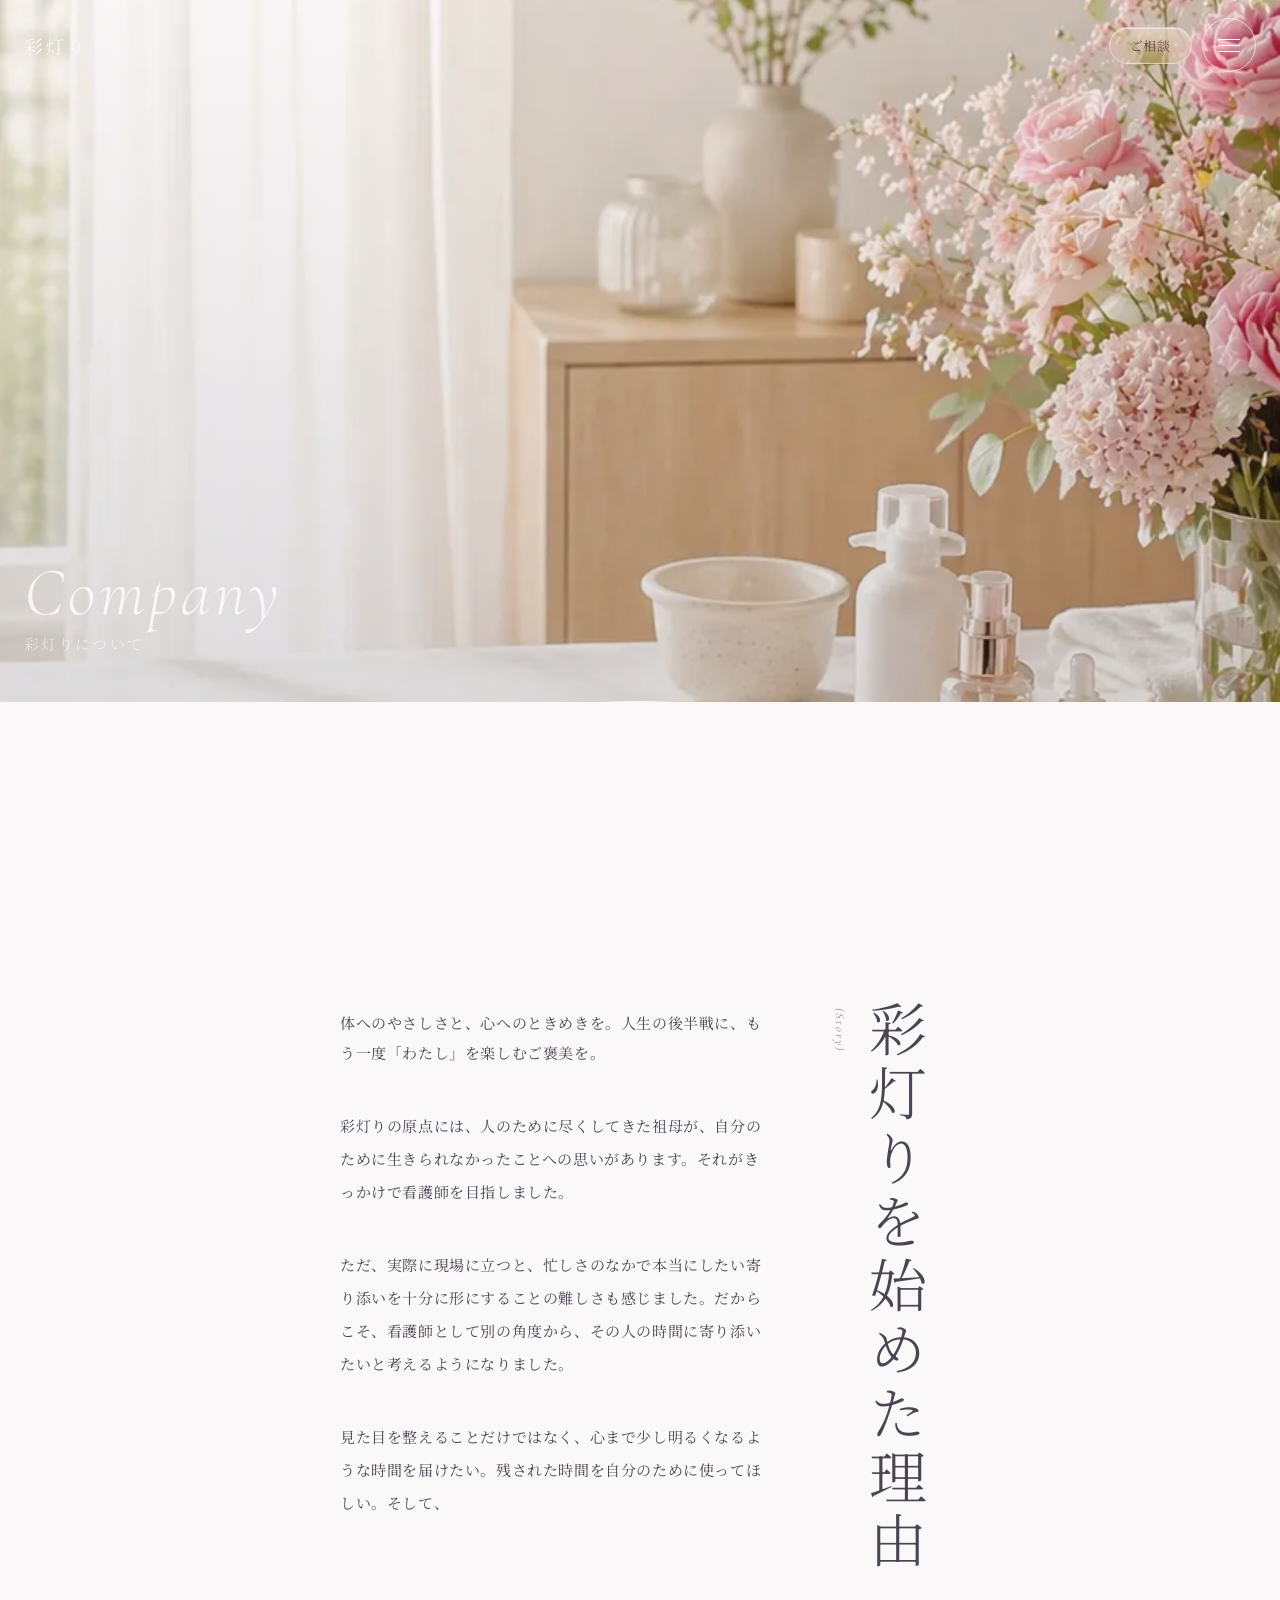
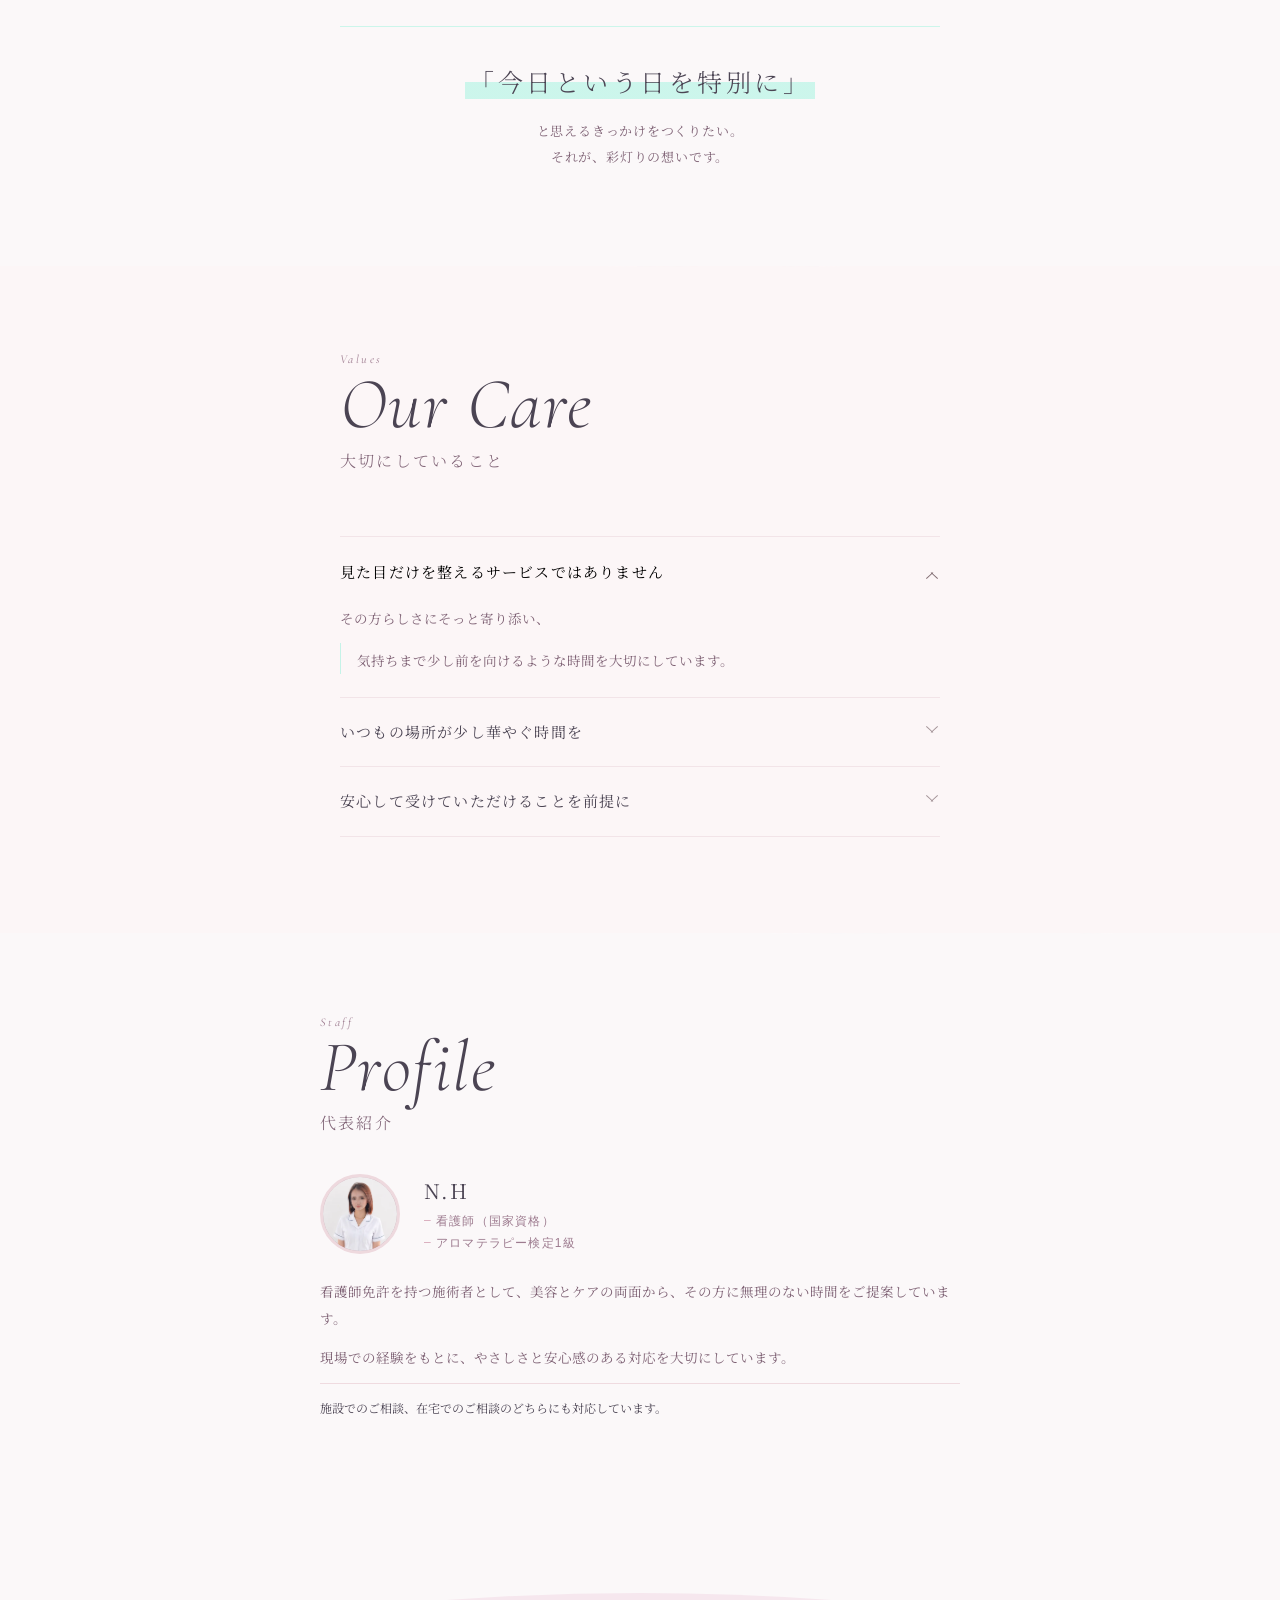
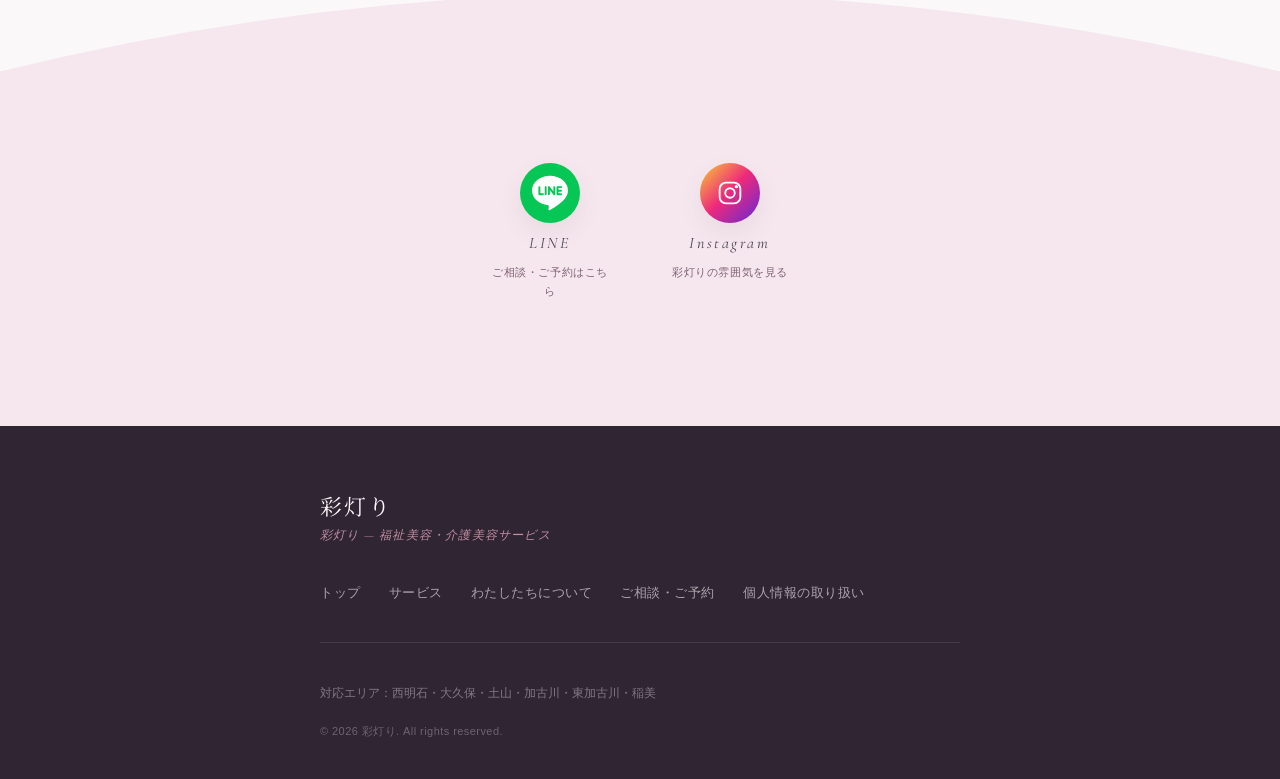
==== company.html @ ef71fb07 "Add files via upload" ====
<!DOCTYPE html>
<html lang="ja">
<head>
<meta charset="utf-8"/>
<meta content="width=device-width, initial-scale=1.0" name="viewport"/>
<title>彩灯りについて | 彩灯り</title>
<meta content="彩灯りの想い、始めた理由、大切にしていること、代表紹介をご案内しています。" name="description"/>
<link href="https://fonts.googleapis.com" rel="preconnect"/>
<link crossorigin="" href="https://fonts.gstatic.com" rel="preconnect"/>
<link href="https://fonts.googleapis.com/css2?family=Cormorant+Garamond:ital,wght@0,300;0,400;1,300;1,400&amp;family=Noto+Serif+JP:wght@300;400&amp;display=swap" rel="stylesheet"/>
<link href="assets/css/base.css" rel="stylesheet"/>
<link href="assets/css/components.css" rel="stylesheet"/>
<link href="assets/css/sections.css" rel="stylesheet"/>
<meta property="og:type" content="website"/>
<meta property="og:title" content="彩灯りについて | 彩灯り"/>
<meta property="og:description" content="彩灯りの想い、始めた理由、大切にしていること、代表紹介をご案内しています。"/>
<script async="" src="https://www.googletagmanager.com/gtag/js?id=G-NT072ZRGZ3"></script>
<script>window.dataLayer=window.dataLayer||[];function gtag(){dataLayer.push(arguments);}gtag('js',new Date());gtag('config','G-NT072ZRGZ3');</script>
</head>
<body>
<!-- ========== Header ========== -->
<header class="site-header" role="banner">
<a aria-label="彩灯り トップへ" class="site-header__logo" href="index.html">彩灯り</a>
<div class="site-header__actions">
<a class="pill-link--header" href="contact.html">ご相談</a>
<button aria-controls="navDrawer" aria-expanded="false" aria-label="メニューを開く" class="menu-circle">
<span aria-hidden="true" class="menu-circle__lines">
<span></span><span></span><span></span>
</span>
</button>
</div>
</header>
<!-- Navigation Drawer -->
<nav aria-label="サイトナビゲーション" class="nav-drawer" id="navDrawer">
<ul class="nav-drawer__list" role="list">
<li class="nav-drawer__item">
<a class="nav-drawer__link" href="index.html">
          トップ <span class="nav-en">Home</span>
</a>
</li>
<li class="nav-drawer__item">
<a class="nav-drawer__link" href="service.html">
          サービス <span class="nav-en">Service</span>
</a>
</li>
<li class="nav-drawer__item">
<a class="nav-drawer__link" href="company.html">
          わたしたちについて <span class="nav-en">Company</span>
</a>
</li>
<li class="nav-drawer__item">
<a class="nav-drawer__link" href="contact.html">
          ご相談・ご予約 <span class="nav-en">Contact</span>
</a>
</li>
</ul>
<div class="nav-drawer__contact">
<p class="nav-drawer__contact-label">Contact</p>
<a class="pill-cta" href="contact.html">ご相談はこちら</a>
</div>
</nav>
<main>
<!-- ========== Company Hero ========== -->
<section aria-label="ページビジュアル" class="company-hero">
<div aria-hidden="true" class="company-hero__bg"></div>
<div aria-hidden="true" class="company-hero__overlay"></div>
<div class="company-hero__page-title">
<h1 class="company-hero__title-en">Company</h1>
<span class="company-hero__title-ja">彩灯りについて</span>
</div>
</section>
<!-- company-hero → concept-section -->
<div aria-hidden="true" class="curve-top">
<svg preserveaspectratio="none" viewbox="0 0 390 72" xmlns="http://www.w3.org/2000/svg">
<path d="M0,72 C78,24 142,0 195,0 C248,0 312,24 390,72 L390,72 L0,72 Z" fill="#FBF8F9"></path>
</svg>
</div>
<!-- ========== Concept Section ========== -->
<section aria-label="彩灯りの想い" class="concept-section">
<div class="concept-section__inner">
<div class="concept-panel">
<div class="concept-text-block">


<p class="concept-body concept-body--lead">体へのやさしさと、心へのときめきを。人生の後半戦に、もう一度「わたし」を楽しむご褒美を。</p><p class="concept-body">彩灯りの原点には、人のために尽くしてきた祖母が、自分のために生きられなかったことへの思いがあります。それがきっかけで看護師を目指しました。</p><p class="concept-body">ただ、実際に現場に立つと、忙しさのなかで本当にしたい寄り添いを十分に形にすることの難しさも感じました。だからこそ、看護師として別の角度から、その人の時間に寄り添いたいと考えるようになりました。</p><p class="concept-body">見た目を整えることだけではなく、心まで少し明るくなるような時間を届けたい。残された時間を自分のために使ってほしい。そして、</p></div>
<div aria-hidden="true" class="concept-vertical-block">
<span class="concept-vertical-sub">(Story)</span>
<h2 class="concept-vertical-heading">彩灯りを始めた理由</h2>
</div>
</div>
<div class="concept-closing">
  <p class="concept-closing__phrase"><span class="concept-closing__marker">「今日という日を特別に」</span></p>
  <p class="concept-closing__tail">と思えるきっかけをつくりたい。<br>それが、彩灯りの想いです。</p>
</div>
</div>
</section>
<!-- ========== Values ========== -->
<div aria-hidden="true" class="curve-top">
<svg preserveaspectratio="none" viewbox="0 0 390 56" xmlns="http://www.w3.org/2000/svg">
<path d="M0,0 C130,-20 260,76 390,0 L390,56 L0,56 Z" fill="#F6E7EE"></path>
</svg>
</div>
<section aria-labelledby="values-heading" class="values-section">
  <div class="values-section__inner">
    <div class="section-heading">
      <span class="section-heading__eyebrow fade-up">Values</span>
      <h2 class="section-heading__title fade-up" data-delay="100" id="values-heading">Our Care</h2>
      <span class="section-heading__title-ja fade-up" data-delay="150">大切にしていること</span>
    </div>

    <ul class="values-list values-accordion" role="list">
      <li class="value-item value-item--accordion fade-up is-open" data-delay="100">
        <button
          type="button"
          class="value-item__trigger"
          aria-expanded="true"
          aria-controls="value-panel-01"
          id="value-trigger-01"
        >
          <span class="value-item__title">見た目だけを整えるサービスではありません</span>
          <span class="value-item__chevron" aria-hidden="true"></span>
        </button>

        <div
          class="value-item__panel-wrap"
          id="value-panel-01"
          role="region"
          aria-labelledby="value-trigger-01"
        >
          <div class="value-item__panel">
            <div class="value-item__text-group">
              <p class="value-item__text">その方らしさにそっと寄り添い、</p>
              <p class="value-item__text value-item__text--last">気持ちまで少し前を向けるような時間を大切にしています。</p>
            </div>
          </div>
        </div>
      </li>

      <li class="value-item value-item--accordion fade-up" data-delay="200">
        <button
          type="button"
          class="value-item__trigger"
          aria-expanded="false"
          aria-controls="value-panel-02"
          id="value-trigger-02"
        >
          <span class="value-item__title">いつもの場所が少し華やぐ時間を</span>
          <span class="value-item__chevron" aria-hidden="true"></span>
        </button>

        <div
          class="value-item__panel-wrap"
          id="value-panel-02"
          role="region"
          aria-labelledby="value-trigger-02"
          hidden
        >
          <div class="value-item__panel">
            <div class="value-item__text-group">
              <p class="value-item__text">施設で過ごす毎日のなかでも、いつもの場所が少し華やぎ、自分のための時間を持てること。</p>
              <p class="value-item__text">ご家族にとっても、「贈ってよかった」と思える時間になること。</p>
              <p class="value-item__text value-item__text--last">そうした小さなよろこびの積み重ねを大切にしています。</p>
            </div>
          </div>
        </div>
      </li>

      <li class="value-item value-item--accordion fade-up" data-delay="300">
        <button
          type="button"
          class="value-item__trigger"
          aria-expanded="false"
          aria-controls="value-panel-03"
          id="value-trigger-03"
        >
          <span class="value-item__title">安心して受けていただけることを前提に</span>
          <span class="value-item__chevron" aria-hidden="true"></span>
        </button>

        <div
          class="value-item__panel-wrap"
          id="value-panel-03"
          role="region"
          aria-labelledby="value-trigger-03"
          hidden
        >
          <div class="value-item__panel">
            <div class="value-item__text-group">
              <p class="value-item__text">使う物品や進め方にも配慮し、安心して受けていただけることを前提にしています。</p>
              <p class="value-item__text">施術前には、事前に肌状態・体調・既往歴を確認のうえ実施します。</p>
              <p class="value-item__text">無理な姿勢や長時間の施術は行わず、その方の状態に合わせて無理のない内容をご案内します。</p>
              <p class="value-item__text value-item__text--last">無添加のハーブや、オーガニックを意識した材料にこだわっていることも、彩灯りが大切にしていることのひとつです。</p>
            </div>
          </div>
        </div>
      </li>
    </ul>
  </div>
</section>
<!-- ========== Profile ========== -->
<div aria-hidden="true" class="curve-bottom">
<svg preserveaspectratio="none" viewbox="0 0 390 56" xmlns="http://www.w3.org/2000/svg">
<path d="M0,56 C100,56 300,0 390,56 L390,0 L0,0 Z" fill="#F6E7EE"></path>
</svg>
</div>
<section aria-labelledby="profile-heading" class="profile-section">
<div class="profile-section__inner">
<div class="section-heading">
<span class="section-heading__eyebrow fade-up">Staff</span>
<h2 class="section-heading__title fade-up" data-delay="100" id="profile-heading">Profile</h2>
<span class="section-heading__title-ja fade-up" data-delay="150">代表紹介</span>
</div>
<div class="profile-card fade-up" data-delay="200">
<div class="profile-card__header">
<div class="profile-card__photo">
<img alt="代表スタッフ 中間穂歌" loading="lazy" src="assets/images/staff-profile.jpg" style="width:100%; height:100%; object-fit:cover; object-position: center top;"/>
</div>
<div class="profile-card__identity">
<h3 class="profile-card__name">N.H</h3>
<ul class="profile-card__qualifications">
<li>看護師（国家資格）</li>
<li>アロマテラピー検定1級</li>
</ul>
</div>
</div>
<div class="profile-card__prose">
<p class="profile-card__bio">看護師免許を持つ施術者として、美容とケアの両面から、その方に無理のない時間をご提案しています。</p>
<p class="profile-card__bio">現場での経験をもとに、やさしさと安心感のある対応を大切にしています。</p>
<p class="profile-card__note">施設でのご相談、在宅でのご相談のどちらにも対応しています。</p>
</div>
</div>
</div>
</section>
<div aria-hidden="true" class="shape-divider shape-divider--arch-soft shape-divider--source-off-white">
<svg preserveaspectratio="none" viewbox="0 0 390 48">
<path d="M0,48 Q195,0 390,48 Z" fill="#F6E7EE"></path>
</svg>
</div>
<!-- ========== Service Social Icons ========== -->
<section aria-label="SNS・お問い合わせ" class="service-social-icons">
  <div class="service-social-icons__inner">
    <ul class="service-social-icons__list" role="list">
      <li class="service-social-icons__item fade-up">
        <a aria-label="LINEで相談・ご予約" class="service-social-icons__link" href="https://chat.line.biz/Uea7caabaea876e6f69f7fde9b84fb55f/chat/2U6c88d57a7ef0c87a5e56146b86e56102?messageId=610021434470957183" rel="noopener noreferrer" target="_blank" data-ga4-event="line_click" data-ga4-cta-location="social" data-ga4-cta-text="LINE" data-ga4-page-type="company" data-ga4-destination-type="line">
          <span aria-hidden="true" class="service-social-icons__icon service-social-icons__icon--line">
            <svg viewBox="0 0 24 24" xmlns="http://www.w3.org/2000/svg" aria-hidden="true">
              <path fill="currentColor" d="M19.365 9.863c.349 0 .63.285.63.631 0 .345-.281.63-.63.63H17.61v1.125h1.755c.349 0 .63.283.63.63 0 .344-.281.629-.63.629h-2.386c-.345 0-.627-.285-.627-.629V8.108c0-.345.282-.63.63-.63h2.386c.346 0 .627.285.627.63 0 .349-.281.63-.63.63H17.61v1.125h1.755zm-3.855 3.016c0 .27-.174.51-.432.596-.064.021-.133.031-.199.031-.211 0-.391-.09-.51-.25l-2.443-3.317v2.94c0 .344-.279.629-.631.629-.346 0-.626-.285-.626-.629V8.108c0-.27.173-.51.43-.595.06-.023.136-.033.194-.033.195 0 .375.104.495.254l2.462 3.33V8.108c0-.345.282-.63.63-.63.345 0 .63.285.63.63v4.771zm-5.741 0c0 .344-.282.629-.631.629-.345 0-.627-.285-.627-.629V8.108c0-.345.282-.63.63-.63.346 0 .628.285.628.63v4.771zm-2.466.629H4.917c-.345 0-.63-.285-.63-.629V8.108c0-.345.285-.63.63-.63.348 0 .63.285.63.63v4.141h1.756c.348 0 .629.283.629.63 0 .344-.282.629-.629.629M24 10.314C24 4.943 18.615.572 12 .572S0 4.943 0 10.314c0 4.811 4.27 8.842 10.035 9.608.391.082.923.258 1.058.59.12.301.079.766.038 1.08l-.164 1.02c-.045.301-.24 1.186 1.049.645 1.291-.539 6.916-4.078 9.436-6.975C23.176 14.393 24 12.458 24 10.314"/>
            </svg>
          </span>
          <span class="service-social-icons__label">LINE</span>
          <span class="service-social-icons__sub">ご相談・ご予約はこちら</span>
        </a>
      </li>

      <li class="service-social-icons__item fade-up" data-delay="150">
        <a aria-label="Instagramで雰囲気を見る" class="service-social-icons__link" href="https://www.instagram.com/hanaakari.1111?igsh=MWtibWt0c3Vua2Qzdg==" rel="noopener noreferrer" target="_blank" data-ga4-event="instagram_click" data-ga4-cta-location="social" data-ga4-cta-text="Instagram" data-ga4-page-type="company" data-ga4-destination-type="instagram">
          <span aria-hidden="true" class="service-social-icons__icon service-social-icons__icon--ig">
            <svg viewBox="0 0 34 34" xmlns="http://www.w3.org/2000/svg" role="img" aria-hidden="true">
              <rect x="5.25" y="5.25" width="23.5" height="23.5" rx="7.2" stroke="currentColor" stroke-width="2.1" fill="none"/>
              <circle cx="17" cy="17" r="5.4" stroke="currentColor" stroke-width="2.1" fill="none"/>
              <circle cx="24.2" cy="9.8" r="1.9" fill="currentColor"/>
            </svg>
          </span>
          <span class="service-social-icons__label">Instagram</span>
          <span class="service-social-icons__sub">彩灯りの雰囲気を見る</span>
        </a>
      </li>
    </ul>
  </div>

</section>
</main>
<!-- ========== Footer ========== -->
<footer class="site-footer" role="contentinfo">
<div class="site-footer__inner">
<p class="site-footer__logo">彩灯り</p>
<p class="site-footer__tagline">彩灯り — 福祉美容・介護美容サービス</p>
<nav aria-label="フッターナビゲーション" class="site-footer__nav">
<a href="index.html">トップ</a>
<a href="service.html">サービス</a>
<a href="company.html">わたしたちについて</a>
<a href="contact.html">ご相談・ご予約</a>
<a href="privacy.html">個人情報の取り扱い</a>
</nav>
<p class="site-footer__area">対応エリア：西明石・大久保・土山・加古川・東加古川・稲美</p>
<p class="site-footer__copy">© 2026 彩灯り. All rights reserved.</p>
</div>
</footer>
<script src="assets/js/main.js"></script>
<script src="assets/js/custom-analytics.js"></script>
</body>
</html>
---- assets/css/base.css ----
/* ==========================================
   彩灯り (Irodori Care) - SP First Stylesheet
   ========================================== */

/* ==========================================
   1. Base & Variables
   ========================================== */
:root {
  /* Colors */
  --c-light-pink: #F6E7EE;
  --c-off-white: #FBF8F9;
  --c-pink-beige: #EED9DE;
  --c-lavender: #E9E1F0;
  --c-dusky-rose: #C48FA2;
  --c-mauve: #9D7B8F;
  --c-text-dark: #4B4453;
  --c-text-mid: #7E6174;
  --c-text-light: #FFF8FB;
  --c-cta: #D7A7B8;
  --c-cta-hover: #C49AAB;
  --c-deep: #2F2533;

  /* Spacing (8px grid) */
  --sp-xs: 8px;
  --sp-sm: 16px;
  --sp-md: 24px;
  --sp-lg: 40px;
  --sp-xl: 64px;
  --sp-2xl: 96px;

  /* Layout */
  --content-px: 24px;
  --max-content: 640px;

  /* Fonts */
  --font-mincho: "Noto Serif JP", "Hiragino Mincho ProN", "Yu Mincho", "YuMincho", serif;
  --font-sans: "Hiragino Kaku Gothic ProN", "Yu Gothic", "Noto Sans JP", sans-serif;
  --font-display: "Cormorant Garamond", "Playfair Display", Georgia, serif;

  /* Easing */
  --ease-out: cubic-bezier(0.25, 0.46, 0.45, 0.94);
  --dur-fade: 700ms;
}

/* Reset */
*, *::before, *::after {
  box-sizing: border-box;
  margin: 0;
  padding: 0;
}

html {
  font-size: 16px;
  scroll-behavior: smooth;
  -webkit-text-size-adjust: 100%;
  text-size-adjust: 100%;
}

body {
  font-family: var(--font-mincho);
  color: var(--c-text-dark);
  background: var(--c-off-white);
  overflow-x: hidden;
  -webkit-font-smoothing: antialiased;
  -moz-osx-font-smoothing: grayscale;
}

img {
  display: block;
  max-width: 100%;
  height: auto;
}

a {
  color: inherit;
  text-decoration: none;
}

button {
  border: none;
  background: none;
  cursor: pointer;
  font: inherit;
}

/* ==========================================
   2. Utility
   ========================================== */
.container {
  width: 100%;
  max-width: var(--max-content);
  margin-inline: auto;
  padding-inline: var(--content-px);
}

.visually-hidden {
  position: absolute;
  width: 1px;
  height: 1px;
  padding: 0;
  margin: -1px;
  overflow: hidden;
  clip: rect(0 0 0 0);
  white-space: nowrap;
  border: 0;
}
---- assets/css/components.css ----
/* ==========================================
   3. Header
   ========================================== */
.site-header {
  position: fixed;
  top: 0;
  left: 0;
  right: 0;
  z-index: 100;
  padding: 18px var(--content-px);
  display: flex;
  align-items: center;
  justify-content: space-between;
  transition: background 0.45s var(--ease-out), box-shadow 0.45s var(--ease-out);
}

.site-header.is-scrolled {
  background: rgba(251, 248, 249, 0.94);
  backdrop-filter: blur(10px);
  -webkit-backdrop-filter: blur(10px);
  box-shadow: 0 1px 24px rgba(196, 143, 162, 0.14);
}

.site-header__logo {
  font-family: var(--font-mincho);
  font-size: 19px;
  font-weight: 400;
  letter-spacing: 0.1em;
  color: var(--c-off-white);
  transition: color 0.45s var(--ease-out);
}

.site-header.is-scrolled .site-header__logo {
  color: var(--c-text-dark);
}

.site-header__actions {
  display: flex;
  align-items: center;
  gap: 10px;
}

/* Pill link in header */
.pill-link--header {
  display: inline-flex;
  align-items: center;
  justify-content: center;
  padding: 8px 20px;
  border-radius: 999px;
  border: 1px solid rgba(255, 255, 255, 0.34);
  background:
    linear-gradient(
      180deg,
      rgba(255, 255, 255, 0.34) 0%,
      rgba(255, 255, 255, 0.16) 52%,
      rgba(255, 255, 255, 0.10) 100%
    );
  backdrop-filter: blur(18px) saturate(165%);
  -webkit-backdrop-filter: blur(18px) saturate(165%);
  font-family: var(--font-mincho);
  font-size: 13px;
  letter-spacing: 0.06em;
  color: rgba(88, 67, 74, 0.92);
  box-shadow:
    0 10px 24px rgba(94, 71, 79, 0.08),
    inset 0 1px 0 rgba(255, 255, 255, 0.48),
    inset 0 -1px 0 rgba(255, 255, 255, 0.10);
  transition: background 0.3s, color 0.3s, box-shadow 0.3s, border-color 0.3s;
}

.site-header.is-scrolled .pill-link--header {
  border-color: rgba(196, 143, 162, 0.26);
  background:
    linear-gradient(
      180deg,
      rgba(255, 255, 255, 0.40) 0%,
      rgba(255, 255, 255, 0.18) 52%,
      rgba(255, 255, 255, 0.10) 100%
    );
  color: rgba(88, 67, 74, 0.94);
  backdrop-filter: blur(18px) saturate(165%);
  -webkit-backdrop-filter: blur(18px) saturate(165%);
}

/* Menu circle button */
.menu-circle {
  width: 54px;
  height: 54px;
  border-radius: 50%;
  border: 1px solid rgba(255, 248, 251, 0.65);
  background: transparent;
  color: var(--c-off-white);
  display: flex;
  align-items: center;
  justify-content: center;
  transition: border-color 0.3s, color 0.3s, background 0.3s;
  position: relative;
  z-index: 110;
}

.site-header.is-scrolled .menu-circle {
  border-color: var(--c-dusky-rose);
  color: var(--c-mauve);
}

.menu-circle__lines {
  display: flex;
  flex-direction: column;
  gap: 5px;
  width: 22px;
}

.menu-circle__lines span {
  display: block;
  height: 1px;
  background: currentColor;
  transition: transform 0.35s var(--ease-out), opacity 0.35s;
}

.menu-circle.is-active .menu-circle__lines span:nth-child(1) {
  transform: translateY(6px) rotate(45deg);
}
.menu-circle.is-active .menu-circle__lines span:nth-child(2) {
  opacity: 0;
}
.menu-circle.is-active .menu-circle__lines span:nth-child(3) {
  transform: translateY(-6px) rotate(-45deg);
}

/* Navigation drawer */
.nav-drawer {
  position: fixed;
  inset: 0;
  z-index: 90;
  background: var(--c-off-white);
  display: flex;
  flex-direction: column;
  justify-content: center;
  padding: 80px var(--content-px) var(--content-px);
  opacity: 0;
  pointer-events: none;
  transition: opacity 0.4s var(--ease-out);
}

.nav-drawer.is-open {
  opacity: 1;
  pointer-events: all;
}

.nav-drawer__list {
  list-style: none;
  display: flex;
  flex-direction: column;
  gap: 36px;
}

.nav-drawer__link {
  display: flex;
  align-items: baseline;
  gap: 16px;
  font-family: var(--font-mincho);
  font-size: 26px;
  font-weight: 300;
  color: var(--c-text-dark);
  letter-spacing: 0.08em;
  border-bottom: 1px solid var(--c-light-pink);
  padding-bottom: 14px;
  transition: color 0.25s;
}

.nav-drawer__link:hover {
  color: var(--c-mauve);
}

.nav-drawer__link .nav-en {
  font-family: var(--font-display);
  font-size: 14px;
  color: var(--c-text-mid);
  font-style: italic;
  letter-spacing: 0.12em;
}

.nav-drawer__contact {
  margin-top: 48px;
}

.nav-drawer__contact-label {
  font-family: var(--font-sans);
  font-size: 11px;
  letter-spacing: 0.14em;
  color: var(--c-text-mid);
  margin-bottom: 12px;
  text-transform: uppercase;
}

/* ==========================================
   4. Footer
   ========================================== */
.site-footer {
  background: var(--c-deep);
  color: var(--c-text-light);
  padding: var(--sp-xl) var(--content-px) 40px;
}

.site-footer__inner {
  max-width: var(--max-content);
  margin-inline: auto;
}

.site-footer__logo {
  font-family: var(--font-mincho);
  font-size: 22px;
  letter-spacing: 0.1em;
  margin-bottom: 6px;
}

.site-footer__tagline {
  font-family: var(--font-display);
  font-size: 12px;
  font-style: italic;
  color: var(--c-dusky-rose);
  letter-spacing: 0.1em;
  margin-bottom: var(--sp-lg);
}

.site-footer__nav {
  display: flex;
  flex-wrap: wrap;
  gap: 12px 28px;
  margin-bottom: var(--sp-lg);
  padding-bottom: var(--sp-lg);
  border-bottom: 1px solid rgba(255, 248, 251, 0.1);
}

.site-footer__nav a {
  font-family: var(--font-sans);
  font-size: 13px;
  color: rgba(255, 248, 251, 0.6);
  letter-spacing: 0.04em;
  transition: color 0.2s;
}

.site-footer__nav a:hover {
  color: var(--c-cta);
}

.site-footer__area {
  font-family: var(--font-sans);
  font-size: 12px;
  color: rgba(255, 248, 251, 0.4);
  line-height: 1.8;
  margin-bottom: 20px;
}

.site-footer__copy {
  font-family: var(--font-sans);
  font-size: 11px;
  color: rgba(255, 248, 251, 0.3);
  letter-spacing: 0.04em;
}

/* ==========================================
   5. CTA Buttons
   ========================================== */
.pill-cta {
  display: inline-flex;
  align-items: center;
  justify-content: center;
  gap: 8px;
  padding: 16px 44px;
  border-radius: 999px;
  background: var(--c-cta);
  color: var(--c-off-white);
  font-family: var(--font-mincho);
  font-size: 15px;
  letter-spacing: 0.08em;
  box-shadow: 0 8px 28px rgba(215, 167, 184, 0.32);
  transition: transform 0.28s var(--ease-out), box-shadow 0.28s, background 0.28s;
}

.pill-cta:hover {
  transform: translateY(-3px);
  box-shadow: 0 14px 36px rgba(215, 167, 184, 0.44);
  background: var(--c-cta-hover);
}

.pill-cta--hero {
  background: rgba(255, 248, 251, 0.78);
  color: var(--c-text-dark);
  backdrop-filter: blur(14px);
  -webkit-backdrop-filter: blur(14px);
  box-shadow: 0 8px 24px rgba(0, 0, 0, 0.12);
}

.pill-cta--hero:hover {
  background: rgba(255, 248, 251, 0.94);
  transform: translateY(-3px);
}

.pill-cta--line {
  background: #06C755;
  box-shadow: 0 8px 24px rgba(6, 199, 85, 0.28);
}

.pill-cta--line:hover {
  background: #04b34c;
  box-shadow: 0 12px 32px rgba(6, 199, 85, 0.4);
}

.pill-cta--phone {
  background: var(--c-off-white);
  color: var(--c-text-dark);
  box-shadow: 0 8px 24px rgba(0, 0, 0, 0.1);
}

.pill-cta--phone:hover {
  background: #fff;
  transform: translateY(-3px);
}

.circle-cta {
  width: 72px;
  height: 72px;
  border-radius: 50%;
  border: 1.5px solid var(--c-dusky-rose);
  background: transparent;
  color: var(--c-dusky-rose);
  font-size: 22px;
  display: inline-flex;
  align-items: center;
  justify-content: center;
  transition: all 0.28s var(--ease-out);
  flex-shrink: 0;
}

.circle-cta:hover {
  background: var(--c-dusky-rose);
  color: var(--c-off-white);
  transform: translateY(-2px);
}

/* ==========================================
   6. Curve Dividers
   ========================================== */
.curve-top,
.curve-bottom {
  display: block;
  width: 100%;
  overflow: hidden;
  line-height: 0;
  position: relative;
  z-index: 2;
  isolation: isolate;
}

.curve-top {
  margin-bottom: -1px;
}

.curve-bottom {
  margin-top: -1px;
}

.curve-top svg,
.curve-bottom svg {
  display: block;
  width: calc(100% + 2px);
  margin-left: -1px;
  backface-visibility: hidden;
  transform: translateZ(0);
}

/* ==========================================
   7. Section Heading
   ========================================== */
.section-heading {
  margin-bottom: var(--sp-lg);
}

.section-heading__eyebrow {
  font-family: var(--font-display);
  font-size: 12px;
  letter-spacing: 0.2em;
  color: var(--c-mauve);
  margin-bottom: 4px;
  font-style: italic;
  display: block;
}

.section-heading__title {
  font-family: var(--font-display);
  font-size: clamp(48px, 13vw, 72px);
  font-weight: 300;
  line-height: 0.95;
  letter-spacing: 0.02em;
  color: var(--c-text-dark);
  font-style: italic;
}

.section-heading__title-ja {
  display: block;
  font-family: var(--font-mincho);
  font-size: 16px;
  font-weight: 300;
  letter-spacing: 0.14em;
  color: var(--c-text-mid);
  margin-top: 10px;
  font-style: normal;
}

.section-heading__lead {
  font-family: var(--font-mincho);
  font-size: 13.5px;
  line-height: 2.0;
  color: var(--c-text-mid);
  margin-top: 16px;
  max-width: 74vw;
}

/* ==========================================
   8. Fade-up Animation
   ========================================== */
.fade-up {
  opacity: 0;
  transform: translateY(18px);
  transition: opacity var(--dur-fade) var(--ease-out),
              transform var(--dur-fade) var(--ease-out);
}

.fade-up.is-visible {
  opacity: 1;
  transform: translateY(0);
}

.fade-up[data-delay="100"] { transition-delay: 0.1s; }
.fade-up[data-delay="200"] { transition-delay: 0.2s; }
.fade-up[data-delay="300"] { transition-delay: 0.3s; }
.fade-up[data-delay="400"] { transition-delay: 0.4s; }
.fade-up[data-delay="500"] { transition-delay: 0.5s; }

@media (prefers-reduced-motion: reduce) {
  .fade-up {
    opacity: 1;
    transform: none;
    transition: none;
  }
}

/* ==========================================
   9. Float Animation (CSS only, lightweight)
   ========================================== */
@keyframes gentleFloat {
  0%, 100% { transform: translateY(0px); }
  50%       { transform: translateY(-10px); }
}

@keyframes gentleFloatSlow {
  0%, 100% { transform: translateY(0px) rotate(-2deg); }
  50%       { transform: translateY(-8px) rotate(2deg); }
}

@keyframes scrollLine {
  0%   { transform: scaleY(0); transform-origin: top; }
  50%  { transform: scaleY(1); transform-origin: top; }
  51%  { transform: scaleY(1); transform-origin: bottom; }
  100% { transform: scaleY(0); transform-origin: bottom; }
}

@media (prefers-reduced-motion: reduce) {
  [class*="float"],
  .hero__deco {
    animation: none !important;
  }
}


/* ==========================================
   18. Loading Screen
   ========================================== */
.site-loading {
  position: fixed;
  inset: 0;
  z-index: 9999;
  background: var(--c-off-white);
  display: flex;
  align-items: center;
  justify-content: center;
  flex-direction: column;
  transition: opacity 0.7s var(--ease-out), visibility 0.7s;
}

.site-loading.is-hidden {
  opacity: 0;
  visibility: hidden;
  pointer-events: none;
}

/* Decorative concentric circles */
.site-loading__circles {
  position: absolute;
  inset: 0;
  display: flex;
  align-items: center;
  justify-content: center;
  pointer-events: none;
  overflow: hidden;
}

.site-loading__circle {
  position: absolute;
  border-radius: 50%;
  border: 1px solid var(--c-pink-beige);
}

.site-loading__circle:nth-child(1) {
  width: 200px;
  height: 200px;
  animation: loadingPulse 3s ease-in-out infinite;
}

.site-loading__circle:nth-child(2) {
  width: 300px;
  height: 300px;
  border-color: var(--c-light-pink);
  animation: loadingPulse 3s ease-in-out 0.4s infinite;
}

.site-loading__circle:nth-child(3) {
  width: 420px;
  height: 420px;
  border-color: rgba(246, 231, 238, 0.5);
  animation: loadingPulse 3s ease-in-out 0.8s infinite;
}

@keyframes loadingPulse {
  0%, 100% { opacity: 0.4; transform: scale(1); }
  50%       { opacity: 1;   transform: scale(1.03); }
}

/* Center content */
.site-loading__inner {
  position: relative;
  z-index: 1;
  text-align: center;
  display: flex;
  flex-direction: column;
  align-items: center;
  gap: 0;
}

.site-loading__logo {
  font-family: var(--font-mincho);
  font-size: 36px;
  font-weight: 300;
  letter-spacing: 0.2em;
  color: var(--c-text-dark);
  opacity: 0;
  transform: translateY(12px);
  animation: loadingFadeUp 0.7s var(--ease-out) 0.15s forwards;
  margin-bottom: 6px;
}

.site-loading__sub {
  font-family: var(--font-display);
  font-size: 13px;
  font-style: italic;
  letter-spacing: 0.22em;
  color: var(--c-mauve);
  opacity: 0;
  transform: translateY(10px);
  animation: loadingFadeUp 0.7s var(--ease-out) 0.35s forwards;
  margin-bottom: 36px;
}

/* Progress bar */
.site-loading__bar {
  width: 100px;
  height: 1px;
  background: var(--c-pink-beige);
  overflow: hidden;
  opacity: 0;
  animation: loadingFadeUp 0.5s var(--ease-out) 0.5s forwards;
}

.site-loading__bar-fill {
  height: 100%;
  width: 0;
  background: var(--c-dusky-rose);
  animation: loadingBarFill 1.4s var(--ease-out) 0.5s forwards;
}

@keyframes loadingFadeUp {
  to { opacity: 1; transform: translateY(0); }
}

@keyframes loadingBarFill {
  from { width: 0; }
  to   { width: 100%; }
}

@media (prefers-reduced-motion: reduce) {
  .site-loading__circle,
  .site-loading__logo,
  .site-loading__sub,
  .site-loading__bar,
  .site-loading__bar-fill {
    animation: none;
    opacity: 1;
    transform: none;
  }
  .site-loading__bar-fill {
    width: 100%;
  }
}

/* ==========================================
   21. Vertical Section Label
   ========================================== */
.vert-section-label {
  position: absolute;
  right: 2px;
  top: 50%;
  transform: translateY(-50%);
  writing-mode: vertical-rl;
  font-family: var(--font-display);
  font-size: 10px;
  letter-spacing: 0.26em;
  color: rgba(196, 143, 162, 0.28);
  font-style: italic;
  white-space: nowrap;
  pointer-events: none;
  user-select: none;
}


/* ==========================================
   37. Section Shape Dividers
   ========================================== */
.shape-divider {
  display: block;
  width: 100%;
  overflow: hidden;
  line-height: 0;
  position: relative;
  z-index: 2;
  isolation: isolate;
  margin-top: -1px;
  margin-bottom: -1px;
}

.shape-divider svg {
  display: block;
  width: calc(100% + 2px);
  margin-left: -1px;
  backface-visibility: hidden;
  transform: translateZ(0);
}

.shape-divider--arch-wide svg    { height: 80px; }
.shape-divider--arch-soft svg    { height: 56px; }
.shape-divider--scoop-right svg  { height: 56px; }
.shape-divider--scoop-left svg   { height: 56px; }
.shape-divider--diagonal svg     { height: 56px; }
.shape-divider--diagonal-rev svg { height: 56px; }
---- assets/css/sections.css ----
/* ==========================================
   10. Hero (index.html)
   ========================================== */
.hero {
  position: relative;
  height: 100svh;
  min-height: 620px;
  overflow: hidden;
}

/* Gradient placeholder (mimics warm care photography) */
.hero__bg {
  position: absolute;
  inset: 0;
  background-image: url('../images/hero-bg.jpg');
  background-size: cover;
  background-position: 62% center;
  will-change: transform;
  transform-origin: center;
}

.hero__bg::after {
  content: '';
  position: absolute;
  inset: 0;
  background: linear-gradient(
    to bottom,
    rgba(47, 37, 51, 0.04) 0%,
    rgba(47, 37, 51, 0.06) 50%,
    rgba(47, 37, 51, 0.22) 100%
  );
}

/* Decorative floating elements */
.hero__deco {
  position: absolute;
  z-index: 3;
  pointer-events: none;
}

.hero__deco--circle1 {
  right: 14vw;
  top: 12%;
  width: 52px;
  height: 52px;
  border-radius: 50%;
  border: 1px solid rgba(255, 248, 251, 0.3);
  animation: gentleFloat 5s ease-in-out infinite;
}

.hero__deco--circle2 {
  right: 8vw;
  top: 22%;
  width: 28px;
  height: 28px;
  border-radius: 50%;
  background: rgba(255, 248, 251, 0.12);
  animation: gentleFloat 4s ease-in-out 1.2s infinite;
}

.hero__deco--label {
  left: var(--content-px);
  top: 22%;
  animation: gentleFloatSlow 6s ease-in-out 0.5s infinite;
}

.hero__deco--label-inner {
  display: inline-flex;
  align-items: center;
  gap: 8px;
  padding: 7px 14px;
  border-radius: 999px;
  background: rgba(255, 248, 251, 0.16);
  backdrop-filter: blur(10px);
  -webkit-backdrop-filter: blur(10px);
  border: 1px solid rgba(255, 248, 251, 0.25);
  font-family: var(--font-sans);
  font-size: 11px;
  letter-spacing: 0.1em;
  color: rgba(255, 248, 251, 0.9);
}

.hero__deco--label-dot {
  width: 6px;
  height: 6px;
  border-radius: 50%;
  background: rgba(255, 248, 251, 0.8);
  flex-shrink: 0;
}

/* Vertical copy (right side) */
.hero__vertical-copy {
  position: absolute;
  right: 28px;
  top: 50%;
  transform: translateY(-50%);
  writing-mode: vertical-rl;
  text-orientation: upright;
  z-index: 6;
  display: flex;
  gap: 20px;
}

.hero__vertical-line {
  font-family: var(--font-mincho);
  font-size: 13px;
  font-weight: 300;
  letter-spacing: 0.18em;
  color: rgba(255, 248, 251, 0.84);
  line-height: 1.7;
}

/* Hero content (bottom-left) */
.hero__content {
  position: absolute;
  left: var(--content-px);
  bottom: 108px;
  width: 88vw;
  max-width: 540px;
  z-index: 5;
}

.hero__eyebrow {
  font-family: var(--font-sans);
  font-size: 10.5px;
  letter-spacing: 0.1em;
  color: rgba(255, 248, 251, 0.72);
  margin-bottom: 12px;
  line-height: 1.7;
}

.hero__title {
  font-family: var(--font-display);
  font-size: clamp(68px, 17vw, 108px);
  font-weight: 300;
  line-height: 0.9;
  letter-spacing: 0.06em;
  color: var(--c-off-white);
  font-style: italic;
  margin-bottom: 4px;
}

.hero__title-ja {
  display: block;
  font-family: var(--font-mincho);
  font-size: 17px;
  font-weight: 300;
  letter-spacing: 0.16em;
  line-height: 1;
  font-style: normal;
  color: rgba(255, 248, 251, 0.88);
  margin-bottom: 18px;
  margin-top: 8px;
}

.hero__lead {
  font-family: var(--font-mincho);
  font-size: 13px;
  line-height: 2.0;
  color: rgba(255, 248, 251, 0.78);
  margin-bottom: 30px;
  max-width: 68vw;
}

/* Scroll indicator */
.hero__scroll {
  position: absolute;
  bottom: 30px;
  left: 50%;
  transform: translateX(-50%);
  z-index: 5;
  display: flex;
  flex-direction: column;
  align-items: center;
  gap: 8px;
}

.hero__scroll-label {
  font-family: var(--font-display);
  font-size: 10px;
  letter-spacing: 0.22em;
  color: rgba(255, 248, 251, 0.55);
  font-style: italic;
}

.hero__scroll-line {
  width: 1px;
  height: 44px;
  background: linear-gradient(to bottom, rgba(116, 241, 210, 0.55), transparent);
  animation: scrollLine 1.8s ease-in-out infinite;
}
















/* ==========================================
   19. Page Social Links (shared footer CTA)
   ========================================== */
.page-social {
  background: var(--c-deep);
  padding: var(--sp-xl) var(--content-px) var(--sp-2xl);
  text-align: center;
}

.page-social__inner {
  max-width: var(--max-content);
  margin-inline: auto;
}

.page-social__eyebrow {
  font-family: var(--font-display);
  font-size: 11px;
  letter-spacing: 0.22em;
  color: var(--c-dusky-rose);
  font-style: italic;
  display: block;
  margin-bottom: 10px;
}

.page-social__title {
  font-family: var(--font-mincho);
  font-size: clamp(18px, 5vw, 22px);
  font-weight: 300;
  letter-spacing: 0.12em;
  color: var(--c-text-light);
  margin-bottom: var(--sp-lg);
  line-height: 1.7;
}

.page-social__buttons {
  display: flex;
  flex-direction: column;
  align-items: center;
  gap: 14px;
  margin-bottom: var(--sp-lg);
}

.page-social__btn {
  display: inline-flex;
  align-items: center;
  justify-content: center;
  gap: 10px;
  padding: 14px 36px;
  border-radius: 999px;
  font-family: var(--font-mincho);
  font-size: 14px;
  letter-spacing: 0.08em;
  transition: transform 0.28s var(--ease-out), box-shadow 0.28s, background 0.28s;
}

.page-social__btn:hover { transform: translateY(-2px); }

.page-social__btn--line {
  background: #06C755;
  color: #fff;
  box-shadow: 0 6px 20px rgba(6, 199, 85, 0.3);
}

.page-social__btn--line:hover {
  background: #04b34c;
  box-shadow: 0 10px 28px rgba(6, 199, 85, 0.42);
}

.page-social__btn--ig {
  background: transparent;
  color: rgba(255, 248, 251, 0.72);
  border: 1px solid rgba(255, 248, 251, 0.22);
}

.page-social__btn--ig:hover {
  color: var(--c-text-light);
  border-color: rgba(255, 248, 251, 0.5);
}

.page-social__nav {
  display: flex;
  flex-wrap: wrap;
  justify-content: center;
  gap: 8px 24px;
  padding-top: var(--sp-lg);
  border-top: 1px solid rgba(255, 248, 251, 0.1);
}

.page-social__nav a {
  font-family: var(--font-sans);
  font-size: 12px;
  letter-spacing: 0.06em;
  color: rgba(255, 248, 251, 0.45);
  transition: color 0.2s;
}

.page-social__nav a:hover { color: var(--c-cta); }






/* ==========================================
   23. Home Flow
   ========================================== */
.home-flow {
  padding: var(--sp-2xl) var(--content-px);
  background: var(--c-light-pink);
}

.home-flow__inner {
  max-width: var(--max-content);
  margin-inline: auto;
}

.home-flow__steps {
  display: flex;
  flex-direction: column;
  gap: 0;
  margin-top: var(--sp-xl);
  position: relative;
}

.home-flow__steps::before {
  content: '';
  position: absolute;
  left: 28px;
  top: 28px;
  bottom: 28px;
  width: 1px;
  background: linear-gradient(to bottom, #74f1d2, transparent);
  pointer-events: none;
}

.flow-step {
  display: flex;
  gap: 24px;
  align-items: flex-start;
  padding-bottom: 40px;
  position: relative;
}

.flow-step:last-child { padding-bottom: 0; }

.flow-step__num {
  width: 56px;
  height: 56px;
  border-radius: 50%;
  background: var(--c-off-white);
  border: 1px solid var(--c-cta);
  display: flex;
  align-items: center;
  justify-content: center;
  flex-shrink: 0;
  font-family: var(--font-display);
  font-size: 18px;
  font-style: italic;
  font-weight: 300;
  color: var(--c-cta);
  position: relative;
  z-index: 1;
}

.flow-step__body {
  padding-top: 10px;
  flex: 1;
}

.flow-step__title {
  font-family: var(--font-mincho);
  font-size: 16px;
  font-weight: 400;
  letter-spacing: 0.1em;
  color: var(--c-text-dark);
  margin-bottom: 8px;
}

.flow-step__text {
  font-family: var(--font-mincho);
  font-size: 13px;
  line-height: 2.1;
  color: var(--c-text-mid);
}

/* ==========================================
   24. Home Area
   ========================================== */
.home-area {
  background: var(--c-off-white);
  padding: var(--sp-xl) var(--content-px);
  text-align: center;
}

.home-area__inner {
  max-width: var(--max-content);
  margin-inline: auto;
}

.home-area__label {
  font-family: var(--font-display);
  font-size: 11px;
  font-style: italic;
  letter-spacing: 0.2em;
  color: var(--c-mauve);
  display: block;
  margin-bottom: 10px;
}

.home-area__title {
  font-family: var(--font-mincho);
  font-size: 15px;
  font-weight: 300;
  letter-spacing: 0.12em;
  color: var(--c-text-mid);
  margin-bottom: var(--sp-lg);
}

.home-area__names {
  display: flex;
  flex-wrap: wrap;
  justify-content: center;
  gap: 10px 28px;
}

.home-area__name {
  font-family: var(--font-mincho);
  font-size: 16px;
  font-weight: 300;
  letter-spacing: 0.16em;
  color: var(--c-text-dark);
}

.home-area__note {
  font-family: var(--font-sans);
  font-size: 11px;
  letter-spacing: 0.08em;
  color: var(--c-text-mid);
  margin-top: var(--sp-md);
}















/* ==========================================
   11. Concept Section (index.html preview)
   ========================================== */
.concept-preview {
  padding: var(--sp-2xl) var(--content-px);
  background: var(--c-off-white);
}

.concept-preview__inner {
  max-width: var(--max-content);
  margin-inline: auto;
}


.concept-preview__text-block {
  padding: 0 0 0 4px;
}

.concept-preview__eyebrow {
  font-family: var(--font-display);
  font-size: 12px;
  letter-spacing: 0.2em;
  color: var(--c-mauve);
  font-style: italic;
  margin-bottom: 10px;
  display: block;
}

.concept-preview__title {
  font-family: var(--font-mincho);
  font-size: clamp(22px, 6vw, 28px);
  font-weight: 300;
  letter-spacing: 0.12em;
  line-height: 1.7;
  color: var(--c-text-dark);
  margin-bottom: 18px;
}

.concept-preview__body {
  font-family: var(--font-mincho);
  font-size: 14px;
  line-height: 2.1;
  color: var(--c-text-mid);
  margin-bottom: var(--sp-lg);
}

/* ==========================================
   12. Service Preview (index.html)
   ========================================== */
.service-preview {
  background: var(--c-light-pink);
  padding: var(--sp-xl) var(--content-px) var(--sp-2xl);
}

.service-preview__inner {
  max-width: var(--max-content);
  margin-inline: auto;
}

.service-preview__cards {
  display: flex;
  flex-direction: column;
  gap: 20px;
  margin-top: var(--sp-lg);
  margin-bottom: var(--sp-xl);
}

.service-preview-card {
  display: flex;
  align-items: center;
  gap: 20px;
  background: var(--c-off-white);
  border-radius: 16px;
  padding: 18px;
  box-shadow: 0 4px 20px rgba(196, 143, 162, 0.1);
  transition: transform 0.28s var(--ease-out), box-shadow 0.28s;
}

.service-preview-card:hover {
  transform: translateY(-3px);
  box-shadow: 0 10px 32px rgba(196, 143, 162, 0.2);
}

.service-preview-card__thumb {
  width: 76px;
  height: 76px;
  border-radius: 12px;
  flex-shrink: 0;
  overflow: hidden;
}

.service-preview-card__thumb img {
  width: 100%;
  height: 100%;
  object-fit: cover;
  object-position: center;
}

.service-preview-card__info {
  flex: 1;
  min-width: 0;
}

.service-preview-card__meta {
  font-family: var(--font-sans);
  font-size: 11px;
  letter-spacing: 0.08em;
  color: var(--c-mauve);
  margin-bottom: 4px;
}

.service-preview-card__name {
  font-family: var(--font-mincho);
  font-size: 15px;
  font-weight: 400;
  letter-spacing: 0.06em;
  color: var(--c-text-dark);
}

/* ==========================================
   13. Contact CTA Strip (index.html)
   ========================================== */
.cta-strip {
  background: var(--c-pink-beige);
  padding: var(--sp-xl) var(--content-px);
  text-align: center;
}

.cta-strip__inner {
  max-width: var(--max-content);
  margin-inline: auto;
}

.cta-strip__eyebrow {
  font-family: var(--font-display);
  font-size: 12px;
  letter-spacing: 0.22em;
  color: var(--c-mauve);
  font-style: italic;
  margin-bottom: 10px;
  display: block;
}

.cta-strip__title {
  font-family: var(--font-mincho);
  font-size: clamp(18px, 5vw, 24px);
  font-weight: 300;
  letter-spacing: 0.12em;
  color: var(--c-text-dark);
  margin-bottom: 10px;
}

.cta-strip__text {
  font-family: var(--font-mincho);
  font-size: 13px;
  line-height: 2.0;
  color: var(--c-text-mid);
  margin-bottom: var(--sp-lg);
}

.cta-strip__buttons {
  display: flex;
  flex-direction: column;
  align-items: center;
  gap: 14px;
}
/* ==========================================
   14. Service Page
   ========================================== */
.service-hero {
  padding: 120px var(--content-px) var(--sp-xl);
  background:
    linear-gradient(148deg, #EDD4DE 0%, #E2C6D0 60%, #D4B8C4 100%);
  position: relative;
  overflow: hidden;
}

.service-hero::before {
  content: '';
  position: absolute;
  top: -60px;
  right: -40px;
  width: 200px;
  height: 200px;
  border-radius: 50%;
  border: 1px solid rgba(196, 143, 162, 0.2);
  pointer-events: none;
}

.service-hero::after {
  content: '';
  position: absolute;
  top: -20px;
  right: 30px;
  width: 100px;
  height: 100px;
  border-radius: 50%;
  border: 1px solid rgba(196, 143, 162, 0.15);
  pointer-events: none;
}

.service-hero__inner {
  max-width: var(--max-content);
  margin-inline: auto;
}

.service-hero__title {
  font-family: var(--font-display);
  font-size: clamp(52px, 14vw, 76px);
  font-weight: 300;
  line-height: 0.9;
  letter-spacing: 0.04em;
  color: var(--c-deep);
  font-style: italic;
  margin-bottom: 8px;
}

.service-hero__title-ja {
  font-family: var(--font-mincho);
  font-size: 16px;
  font-weight: 300;
  letter-spacing: 0.16em;
  color: var(--c-text-mid);
  display: block;
  margin-bottom: 18px;
}

.service-hero__lead {
  font-family: var(--font-mincho);
  font-size: 13.5px;
  line-height: 2.1;
  color: var(--c-text-dark);
  max-width: 78vw;
}

/* Service cards section */
.service-cards {
  padding: var(--sp-xl) var(--content-px) var(--sp-2xl);
  background: var(--c-light-pink);
  overflow: hidden;
}

.service-cards__inner {
  max-width: var(--max-content);
  margin-inline: auto;
}

.service-cards__intro {
  margin-bottom: 36px;
}

.service-cards__intro-en {
  display: block;
  font-family: var(--font-display);
  font-size: 11px;
  font-style: italic;
  letter-spacing: 0.22em;
  color: var(--c-mauve);
  margin-bottom: 8px;
}

.service-cards__intro-ja {
  font-family: var(--font-mincho);
  font-size: 15px;
  letter-spacing: 0.12em;
  color: var(--c-text-mid);
  line-height: 1.9;
}

.service-cards__prose {
  display: grid;
  gap: 12px;
  margin-bottom: 40px;
}

.service-cards__text {
  margin: 0;
  font-family: var(--font-mincho);
  font-size: 13px;
  line-height: 2;
  color: var(--c-text-mid);
}

.service-cards__text--last {
  padding-left: 16px;
  border-left: 1px solid rgba(116, 241, 210, 0.4);
}

.service-entry {
  position: relative;
  margin-bottom: 56px;
}

.service-entry:last-child {
  margin-bottom: 0;
}

.service-entry__no {
  display: block;
  font-family: var(--font-sans);
  font-size: 11px;
  letter-spacing: 0.12em;
  color: var(--c-mauve);
  margin-bottom: 8px;
  text-align: right;
}

.service-entry__media {
  overflow: hidden;
  position: relative;
  background: #ead9df;
  border: 5px solid transparent;
  background-image: linear-gradient(
    148deg,
    #E2D8CC 0%,
    #C8BAA8 18%,
    #AFA090 35%,
    #C4B8A4 50%,
    #D8CEC0 65%,
    #B8AC9A 80%,
    #D0C8B8 100%
  );
  background-origin: border-box;
  background-clip: border-box;
  box-shadow:
    0 2px 6px rgba(76, 56, 64, 0.10),
    0 4px 16px rgba(76, 56, 64, 0.10);
}

.service-entry__media img,
.service-entry__placeholder {
  display: block;
  width: 100%;
  height: 100%;
  object-fit: cover;
}

.service-entry__body {
  margin-top: 10px;
}

.service-entry__title {
  font-family: var(--font-mincho);
  font-size: 14px;
  font-weight: 400;
  letter-spacing: 0.1em;
  line-height: 1.6;
  color: var(--c-text-dark);
  margin-bottom: 0;
}

.service-entry__meta {
  font-family: var(--font-sans);
  font-size: 10.5px;
  line-height: 1.8;
  letter-spacing: 0.08em;
  color: var(--c-mauve);
  margin-bottom: 10px;
}

.service-entry__head {
  display: flex;
  align-items: center;
  justify-content: space-between;
  gap: 12px;
  margin-bottom: 10px;
}

.service-entry__time {
  flex: 0 0 auto;
  display: inline-flex;
  align-items: center;
  justify-content: center;
  min-height: 28px;
  padding: 4px 10px;
  border: 1px solid rgba(255, 255, 255, 0.30);
  border-radius: 999px;
  background:
    linear-gradient(
      180deg,
      rgba(255, 255, 255, 0.30) 0%,
      rgba(255, 255, 255, 0.14) 52%,
      rgba(255, 255, 255, 0.08) 100%
    );
  backdrop-filter: blur(14px) saturate(155%);
  -webkit-backdrop-filter: blur(14px) saturate(155%);
  font-family: var(--font-sans);
  font-size: 10px;
  line-height: 1;
  letter-spacing: 0.12em;
  color: var(--c-text-mid);
  white-space: nowrap;
  box-shadow:
    0 8px 18px rgba(94, 71, 79, 0.06),
    inset 0 1px 0 rgba(255, 255, 255, 0.42),
    inset 0 -1px 0 rgba(255, 255, 255, 0.08);
}

.service-entry__pricing {
  display: grid;
  gap: 6px;
  margin-bottom: 10px;
}

.service-entry__price-row {
  display: flex;
  align-items: baseline;
  gap: 8px;
}

.service-entry__price-label {
  flex: 0 0 34px;
  font-family: var(--font-mincho);
  font-size: 10px;
  line-height: 1.6;
  letter-spacing: 0.12em;
  color: var(--c-mauve);
}

.service-entry__price-value {
  font-family: var(--font-mincho);
  font-size: 13px;
  font-weight: 300;
  line-height: 1.5;
  letter-spacing: 0.08em;
  color: var(--c-text-dark);
}

.service-entry__price-row--first .service-entry__price-value {
  font-size: 14px;
  font-weight: 300;
  color: var(--c-dusky-rose);
}

.service-entry__text {
  font-family: var(--font-mincho);
  font-size: 13px;
  line-height: 1.95;
  color: var(--c-text-mid);
}

.service-entry__list {
  list-style: none;
  display: flex;
  flex-direction: column;
  gap: 8px;
}

.service-entry__list li {
  font-family: var(--font-mincho);
  font-size: 13px;
  line-height: 1.9;
  color: var(--c-text-mid);
  padding-left: 16px;
  position: relative;
}

.service-entry__list li::before {
  content: "";
  position: absolute;
  left: 0;
  top: 0.95em;
  width: 8px;
  height: 1px;
  background: var(--c-dusky-rose);
}

.service-entry__list--set {
  gap: 12px;
}

.service-entry__list--set li {
  width: 100%;
  max-width: 360px;
  padding: 14px 14px 14px 16px;
  border: 1px solid rgba(196, 143, 162, 0.24);
  background: rgba(255, 248, 251, 0.48);
}

@media (max-width: 639px) {
  .service-entry__list--set {
    display: grid;
    gap: 12px;
    width: calc(100vw - (var(--content-px) * 2));
    max-width: calc(100vw - (var(--content-px) * 2));
    justify-items: center;
  }
}

.service-entry__list--set li::before {
  top: 22px;
}

.service-entry__set-name {
  font-family: var(--font-mincho);
  font-size: 14px;
  line-height: 1.7;
  letter-spacing: 0.04em;
  color: var(--c-text-dark);
}

.service-entry__pricing--set {
  margin-bottom: 0;
}

/* set accordion */
.service-entry__set-accordion {
  display: grid;
  gap: 12px;
}

.service-entry__set-toggle {
  display: inline-flex;
  align-items: center;
  gap: 10px;
  width: fit-content;
  padding: 0;
  cursor: pointer;
  list-style: none;
  font-family: var(--font-mincho);
  font-size: 12px;
  line-height: 1.6;
  letter-spacing: 0.12em;
  color: var(--c-cta);
}

.service-entry__set-toggle::-webkit-details-marker {
  display: none;
}

.service-entry__set-toggle::after {
  content: "+";
  font-family: var(--font-display);
  font-size: 18px;
  font-weight: 300;
  line-height: 1;
  color: var(--c-cta);
  flex-shrink: 0;
}

details[open] > .service-entry__set-toggle::after {
  content: "\2212";
}

.service-entry__set-toggle-text--open {
  display: none;
}

details[open] .service-entry__set-toggle-text--closed {
  display: none;
}

details[open] .service-entry__set-toggle-text--open {
  display: inline;
}

.service-entry__set-panel {
  display: grid;
  gap: 14px;
}

.service-entry__text--set {
  margin-bottom: 0;
}

/* placeholder */
.service-entry__placeholder--foot {
  background:
    radial-gradient(circle at 35% 30%, rgba(255,255,255,0.55), transparent 30%),
    linear-gradient(160deg, #e7d5c9 0%, #dcbfae 48%, #f0e3da 100%);
}

/* 01 */
.service-entry--01 .service-entry__media,
.service-entry--01 .service-entry__body,
.service-entry--01 .service-entry__no {
  width: 64%;
  margin-left: auto;
}

/* 02 */
.service-entry--02 .service-entry__media,
.service-entry--02 .service-entry__body,
.service-entry--02 .service-entry__no {
  width: 60%;
  margin-right: auto;
}

.service-entry--02 .service-entry__no {
  text-align: right;
}

/* 03 */
.service-entry--03 .service-entry__media,
.service-entry--03 .service-entry__body,
.service-entry--03 .service-entry__no {
  width: 56%;
  margin-left: auto;
}

/* 04 */
.service-entry--04 .service-entry__media,
.service-entry--04 .service-entry__body,
.service-entry--04 .service-entry__no {
  width: 72%;
  margin-right: auto;
}

.service-entry--04 .service-entry__no {
  text-align: right;
}

/* 05 */
.service-entry--05 .service-entry__media,
.service-entry--05 .service-entry__body,
.service-entry--05 .service-entry__no {
  width: 54%;
  margin-left: auto;
}

/* 06 */
.service-entry--06 {
  margin-top: 8px;
}

.service-entry--06 .service-entry__no,
.service-entry--06 .service-entry__body {
  width: 68%;
  margin-left: 0;
  margin-right: auto;
}

.service-entry--06 .service-entry__no {
  text-align: left;
  margin-bottom: 10px;
}

.service-entry__body--set {
  padding-top: 12px;
  border-top: 1px solid rgba(196, 143, 162, 0.35);
}

/* image ratios */
.service-entry--01 .service-entry__media {
  aspect-ratio: 1 / 1;
}

.service-entry--02 .service-entry__media {
  aspect-ratio: 4 / 3;
}

.service-entry--03 .service-entry__media {
  aspect-ratio: 4 / 5;
}

.service-entry--04 .service-entry__media {
  aspect-ratio: 16 / 10;
}

.service-entry--05 .service-entry__media {
  aspect-ratio: 4 / 5;
}

.service-entry--06 .service-entry__media {
  aspect-ratio: 1 / 1;
}

@media (min-width: 640px) {
  .service-cards__inner {
    max-width: 600px;
  }

  .service-entry__title {
    font-size: 20px;
  }

  .service-entry__text,
  .service-entry__list li {
    font-size: 14px;
  }

  .service-entry__price-value {
    font-size: 14px;
  }

  .service-entry__price-row--first .service-entry__price-value {
    font-size: 15px;
  }

  .service-entry__set-name {
    font-size: 15px;
  }
}

/* Pricing note */
.service-note {
  padding: var(--sp-lg) var(--content-px) var(--sp-md);
  background: var(--c-pink-beige);
}

.service-note__inner {
  max-width: var(--max-content);
  margin-inline: auto;
  text-align: center;
}

.service-note__title {
  font-family: var(--font-mincho);
  font-size: 16px;
  font-weight: 400;
  letter-spacing: 0.12em;
  color: var(--c-text-dark);
  margin-bottom: 16px;
}

.service-note__body {
  font-family: var(--font-mincho);
  font-size: 13px;
  line-height: 2.05;
  color: var(--c-text-mid);
  margin-bottom: 0;
}

/* ==========================================
   15. Company Page
   ========================================== */
.company-hero {
  position: sticky;
  top: 0;
  z-index: 0;
  width: 100%;
  height: 78svh;
  min-height: 480px;
  overflow: hidden;
}

.company-hero__bg {
  position: absolute;
  inset: 0;
  background-image: url('../images/company-hero.jpg');
  background-size: cover;
  background-position: center 40%;
}

.company-hero__overlay {
  position: absolute;
  inset: 0;
  background: linear-gradient(
    to bottom,
    rgba(196, 160, 172, 0.08) 0%,
    rgba(47, 37, 51, 0.16) 100%
  );
}

.company-hero__page-title {
  position: absolute;
  left: var(--content-px);
  bottom: 48px;
  z-index: 4;
}

.company-hero__title-en {
  font-family: var(--font-display);
  font-size: clamp(44px, 12vw, 68px);
  font-weight: 300;
  font-style: italic;
  letter-spacing: 0.06em;
  color: rgba(255, 248, 251, 0.9);
  line-height: 0.9;
}

.company-hero__title-ja {
  font-family: var(--font-mincho);
  font-size: 15px;
  font-weight: 300;
  letter-spacing: 0.14em;
  color: rgba(255, 248, 251, 0.74);
  margin-top: 10px;
  display: block;
}

/* company hero scroll-over */
.company-hero ~ * {
  position: relative;
  z-index: 1;
}

/* Concept panel */
.concept-section {
  background: var(--c-off-white);
  padding: var(--sp-xl) var(--content-px) var(--sp-2xl);
}

.concept-section__inner {
  max-width: var(--max-content);
  margin-inline: auto;
}

.concept-panel {
  display: grid;
  grid-template-columns: minmax(0, 1fr) 110px;
  gap: 20px;
  align-items: start;
}

.concept-text-block {
  min-width: 0;
  padding-top: 8px;
}

.concept-body {
  font-family: var(--font-mincho);
  font-size: 14px;
  line-height: 2.2;
  color: var(--c-text-dark);
  letter-spacing: 0.04em;
}

.concept-body + .concept-body {
  margin-top: 40px;
}

.concept-vertical-block {
  display: flex;
  align-items: flex-start;
  justify-content: flex-end;
  gap: 10px;
  min-height: 100%;
}

.concept-vertical-sub {
  writing-mode: vertical-rl;
  text-orientation: mixed;
  font-family: var(--font-display);
  font-size: 12px;
  font-style: italic;
  letter-spacing: 0.16em;
  color: var(--c-mauve);
  line-height: 1;
  padding-top: 8px;
}

.concept-vertical-heading {
  writing-mode: vertical-rl;
  text-orientation: upright;
  font-family: var(--font-mincho);
  font-size: clamp(34px, 9vw, 52px);
  font-weight: 300;
  letter-spacing: 0.1em;
  line-height: 1.45;
  color: var(--c-text-dark);
}

@media (min-width: 640px) {
  .concept-section__inner {
    max-width: 600px;
  }

  .concept-panel {
    grid-template-columns: minmax(0, 1fr) 140px;
    gap: 28px;
  }

  .concept-body {
    font-size: 15px;
  }

  .concept-vertical-heading {
    font-size: 58px;
  }
}

/* Values / Philosophy section */
.concept-section + .curve-top,
.concept-section + .curve-bottom,
.concept-section + .shape-divider,
.values-section + .curve-top,
.values-section + .curve-bottom,
.values-section + .shape-divider {
  display: none !important;
}

.values-section {
  background: #fcf6f7;
  padding: calc(var(--sp-xl) + 22px) var(--content-px) var(--sp-2xl);
  position: relative;
  overflow: hidden;
}

.values-section::before {
  content: "";
  position: absolute;
  left: 0;
  right: 0;
  top: -58px;
  height: 58px;
  background: #fcf6f7;
  border-bottom-left-radius: 58% 100%;
  border-bottom-right-radius: 42% 100%;
  transform: translateY(1px);
}

.values-section__inner {
  max-width: var(--max-content);
  margin-inline: auto;
  position: relative;
  z-index: 2;
}

.values-list {
  display: flex;
  flex-direction: column;
  gap: 32px;
  margin-top: var(--sp-xl);
}

.value-item {
  display: flex;
  gap: 20px;
  align-items: flex-start;
}

.value-item__num {
  font-family: var(--font-display);
  font-size: 44px;
  font-weight: 300;
  font-style: italic;
  color: var(--c-cta);
  line-height: 1;
  flex-shrink: 0;
  min-width: 36px;
  text-align: right;
}

.value-item__body {
  padding-top: 6px;
}

.value-item__title {
  font-family: var(--font-mincho);
  font-size: 17px;
  font-weight: 400;
  letter-spacing: 0.1em;
  color: var(--c-text-dark);
  margin-bottom: 10px;
}

.value-item__text {
  font-family: var(--font-mincho);
  font-size: 13.5px;
  line-height: 2.1;
  color: var(--c-text-mid);
}



/* Profile section */
.profile-section {
  background: var(--c-off-white);
  padding: calc(var(--sp-xl) + 18px) var(--content-px) var(--sp-2xl);
  position: relative;
  overflow: hidden;
}

.profile-section::before {
  content: "";
  position: absolute;
  left: 0;
  right: 0;
  top: -54px;
  height: 54px;
  background: var(--c-off-white);
  border-bottom-left-radius: 74% 100%;
  border-bottom-right-radius: 16% 100%;
  transform: translateY(1px);
}

.profile-section__inner {
  max-width: var(--max-content);
  margin-inline: auto;
  position: relative;
  z-index: 2;
}

.profile-card {
  display: flex;
  flex-direction: column;
  gap: var(--sp-md);
  margin-top: var(--sp-lg);
}

.profile-card__header {
  display: flex;
  flex-direction: row;
  gap: 20px;
  align-items: center;
}

.profile-card__identity {
  flex: 1;
}

.profile-card__qualifications {
  list-style: none;
  padding: 0;
  margin: 8px 0 0;
  display: flex;
  flex-direction: column;
  gap: 5px;
}

.profile-card__qualifications li {
  font-family: var(--font-sans);
  font-size: 12px;
  letter-spacing: 0.1em;
  color: var(--c-mauve);
  padding-left: 12px;
  position: relative;
}

.profile-card__qualifications li::before {
  content: "–";
  position: absolute;
  left: 0;
  color: var(--c-cta);
}

.profile-card__photo {
  width: 80px;
  height: 80px;
  border-radius: 50%;
  overflow: hidden;
  background:
    radial-gradient(circle at 50% 40%, rgba(220, 192, 202, 0.9) 0%, transparent 60%),
    linear-gradient(145deg, #D4B4C0 0%, #C0A4B0 100%);
  border: 3px solid var(--c-pink-beige);
  flex-shrink: 0;
}

.profile-card__name {
  font-family: var(--font-mincho);
  font-size: 20px;
  font-weight: 400;
  letter-spacing: 0.1em;
  color: var(--c-text-dark);
  margin-bottom: 4px;
}

.profile-card__role {
  font-family: var(--font-sans);
  font-size: 12px;
  letter-spacing: 0.12em;
  color: var(--c-mauve);
  margin-bottom: 16px;
}

.profile-card__bio {
  font-family: var(--font-mincho);
  font-size: 13.5px;
  line-height: 2.2;
  color: var(--c-text-mid);
}

/* ==========================================
   16. Contact Page
   ========================================== */
.contact-hero {
  background:
    radial-gradient(ellipse at 30% 60%, rgba(240, 210, 224, 0.7) 0%, transparent 55%),
    radial-gradient(ellipse at 75% 30%, rgba(226, 196, 212, 0.6) 0%, transparent 50%),
    linear-gradient(148deg, #F0D8E4 0%, #E8C8D8 40%, #DEB8CC 100%);
  padding: 130px var(--content-px) var(--sp-2xl);
  text-align: center;
  position: relative;
  overflow: hidden;
  min-height: 90svh;
  display: flex;
  flex-direction: column;
  align-items: center;
  justify-content: center;
}

.contact-hero::before,
.contact-hero::after {
  content: '';
  position: absolute;
  border-radius: 50%;
  pointer-events: none;
}

.contact-hero::before {
  width: 280px;
  height: 280px;
  border: 1px solid rgba(196, 143, 162, 0.18);
  top: -80px;
  right: -80px;
}

.contact-hero::after {
  width: 160px;
  height: 160px;
  border: 1px solid rgba(196, 143, 162, 0.14);
  bottom: 60px;
  left: -50px;
}

.contact-hero__inner {
  position: relative;
  z-index: 2;
  max-width: var(--max-content);
  width: 100%;
  margin-inline: auto;
}

.contact-hero__big-copy {
  margin-bottom: var(--sp-md);
}

.contact-hero__line {
  display: inline-block;
  writing-mode: vertical-rl;
  text-orientation: mixed;
  font-family: var(--font-mincho);
  font-weight: 300;
  font-style: normal;
  font-size: clamp(22px, 5.5vw, 32px);
  letter-spacing: 0.22em;
  line-height: 1.6;
  color: var(--c-text-dark);
}

@keyframes char-reveal {
  from { opacity: 0; transform: translateY(-7px); }
  to   { opacity: 1; transform: translateY(0); }
}

.contact-hero__char {
  display: inline-block;
  opacity: 0;
  animation: char-reveal 0.5s cubic-bezier(0.22, 0.61, 0.36, 1) forwards;
}

@media (prefers-reduced-motion: reduce) {
  .contact-hero__char {
    animation: none;
    opacity: 1;
  }
}

.contact-hero__badge {
  display: inline-flex;
  align-items: center;
  justify-content: center;
  width: 72px;
  height: 72px;
  border-radius: 50%;
  border: 1px solid rgba(255, 255, 255, 0.34);
  background:
    linear-gradient(
      180deg,
      rgba(255, 255, 255, 0.34) 0%,
      rgba(255, 255, 255, 0.16) 52%,
      rgba(255, 255, 255, 0.10) 100%
    );
  backdrop-filter: blur(18px) saturate(165%);
  -webkit-backdrop-filter: blur(18px) saturate(165%);
  color: rgba(88, 67, 74, 0.92);
  margin: 28px auto 0;
  box-shadow:
    0 10px 24px rgba(94, 71, 79, 0.08),
    inset 0 1px 0 rgba(255, 255, 255, 0.48),
    inset 0 -1px 0 rgba(255, 255, 255, 0.10);
}

.contact-hero__badge svg {
  width: 38px;
  height: 38px;
  display: block;
}

.contact-hero__subtitle {
  font-family: var(--font-mincho);
  font-size: 14px;
  letter-spacing: 0.12em;
  color: var(--c-text-mid);
  margin-top: 24px;
  line-height: 2.0;
}

/* Contact form / CTA area */
.contact-body {
  background: var(--c-off-white);
  padding: var(--sp-xl) var(--content-px) var(--sp-2xl);
}

.contact-body__inner {
  max-width: var(--max-content);
  margin-inline: auto;
}

.contact-eyebrow {
  font-family: var(--font-display);
  font-size: 11px;
  letter-spacing: 0.22em;
  color: var(--c-mauve);
  font-style: italic;
  margin-bottom: 8px;
  display: block;
}

.contact-body__title {
  font-family: var(--font-mincho);
  font-size: clamp(20px, 5.5vw, 28px);
  font-weight: 300;
  letter-spacing: 0.12em;
  color: var(--c-text-dark);
  line-height: 1.7;
  margin-bottom: 16px;
}

.contact-body__lead {
  font-family: var(--font-mincho);
  font-size: 13.5px;
  line-height: 2.1;
  color: var(--c-text-mid);
  margin-bottom: var(--sp-xl);
}

.contact-cta-cards {
  display: flex;
  flex-direction: column;
  gap: 16px;
  margin-bottom: var(--sp-xl);
}

.contact-cta-card {
  display: flex;
  align-items: center;
  gap: 20px;
  padding: 24px 22px;
  border-radius: 18px;
  background: var(--c-light-pink);
  border: 1px solid var(--c-pink-beige);
  transition: transform 0.28s var(--ease-out), box-shadow 0.28s;
}

.contact-cta-card:hover {
  transform: translateY(-3px);
  box-shadow: 0 10px 32px rgba(196, 143, 162, 0.18);
}

.contact-cta-card__icon {
  width: 52px;
  height: 52px;
  border-radius: 50%;
  display: flex;
  align-items: center;
  justify-content: center;
  flex-shrink: 0;
  color: #fff;
  box-shadow: 0 10px 24px rgba(94, 71, 79, 0.08);
}

.contact-cta-card__icon svg {
  display: block;
}

.contact-cta-card__icon--line {
  background: #06C755;
}

.contact-cta-card__icon--line svg {
  width: 30px;
  height: 30px;
}

.contact-cta-card__icon--ig {
  background: linear-gradient(135deg, #F9CE34 0%, #EE2A7B 48%, #6228D7 100%);
}

.contact-cta-card__icon--ig svg {
  width: 26px;
  height: 26px;
}

.contact-cta-card__info {
  flex: 1;
  min-width: 0;
}

.contact-cta-card__label {
  font-family: var(--font-sans);
  font-size: 11px;
  letter-spacing: 0.1em;
  color: var(--c-text-mid);
  margin-bottom: 4px;
  text-transform: uppercase;
}

.contact-cta-card__text {
  font-family: var(--font-mincho);
  font-size: 17px;
  font-weight: 400;
  letter-spacing: 0.06em;
  color: var(--c-text-dark);
}

.contact-cta-card__arrow {
  color: var(--c-dusky-rose);
  font-size: 18px;
  flex-shrink: 0;
}

/* Contact info blocks */
.contact-info-section {
  background: var(--c-light-pink);
  padding: var(--sp-xl) var(--content-px) var(--sp-2xl);
}

.contact-info-section__inner {
  max-width: var(--max-content);
  margin-inline: auto;
}

.info-list {
  display: flex;
  flex-direction: column;
  gap: 28px;
  margin-top: var(--sp-xl);
}

.info-item {
  display: grid;
  grid-template-columns: 100px 1fr;
  gap: 12px;
  padding-bottom: 24px;
  border-bottom: 1px solid var(--c-pink-beige);
}

.info-item:last-child {
  border-bottom: none;
  padding-bottom: 0;
}

.info-item__label {
  font-family: var(--font-sans);
  font-size: 11px;
  letter-spacing: 0.1em;
  color: var(--c-mauve);
  text-transform: uppercase;
  padding-top: 2px;
}

.info-item__value {
  font-family: var(--font-mincho);
  font-size: 14px;
  line-height: 1.9;
  color: var(--c-text-dark);
}

/* ==========================================
   17. Responsive (PC min consideration)
   ========================================== */
@media (min-width: 640px) {
  .service-cards__inner,
  .concept-section__inner,
  .contact-body__inner,
  .values-section__inner {
    max-width: 600px;
  }

  .contact-cta-cards {
    flex-direction: row;
  }

  .contact-cta-card {
    flex: 1;
    flex-direction: column;
    text-align: center;
    gap: 14px;
  }

  .contact-cta-card__arrow {
    display: none;
  }

  .concept-panel {
  align-items: start;
}

.concept-vertical-block {
  justify-content: flex-end;
}

  .profile-card__header {
    gap: 24px;
  }
}


/* ==========================================
   25. Home Trust (安心できる理由)
   ========================================== */
.home-trust {
  padding: var(--sp-2xl) var(--content-px);
  background: var(--c-off-white);
}

.home-trust__inner {
  max-width: var(--max-content);
  margin-inline: auto;
}

.home-trust__vertical {
  display: flex;
  justify-content: center;
  align-items: flex-end;
  gap: 28px;
  margin: var(--sp-xl) 0 var(--sp-2xl);
}

.home-trust__vertical-line {
  writing-mode: vertical-rl;
  text-orientation: upright;
  font-family: var(--font-mincho);
  font-size: clamp(26px, 7vw, 38px);
  font-weight: 300;
  letter-spacing: 0.22em;
  color: var(--c-text-dark);
  line-height: 1.5;
}

.home-trust__vertical-line--accent {
  color: var(--c-dusky-rose);
}

.home-trust__body {
  max-width: 520px;
  margin-inline: auto;
}

.home-trust__lead {
  font-family: var(--font-mincho);
  font-size: 15px;
  font-weight: 400;
  letter-spacing: 0.1em;
  line-height: 2.0;
  color: var(--c-text-dark);
  margin-bottom: var(--sp-md);
}

.home-trust__text {
  font-family: var(--font-mincho);
  font-size: 13.5px;
  line-height: 2.2;
  color: var(--c-text-mid);
}

/* ==========================================
   26. Home Flow — icon list layout
   ========================================== */
.home-flow__list {
  list-style: none;
  display: flex;
  flex-direction: column;
  margin-top: var(--sp-xl);
  position: relative;
}

.home-flow__list::before {
  content: '';
  position: absolute;
  left: 31px;
  top: 48px;
  bottom: 48px;
  width: 1px;
  background: linear-gradient(to bottom, #74f1d2, transparent);
  pointer-events: none;
}

.home-flow__item {
  display: flex;
  flex-direction: row;
  gap: 24px;
  align-items: center;
  padding-bottom: 44px;
  position: relative;
}

.home-flow__item:last-child {
  padding-bottom: 0;
}

.home-flow__icon {
  width: 64px;
  height: 64px;
  border-radius: 50%;
  background: var(--c-off-white);
  border: 1.5px solid var(--c-cta);
  display: flex;
  align-items: center;
  justify-content: center;
  flex-shrink: 0;
  color: var(--c-cta);
  position: relative;
  z-index: 1;
}

.home-flow__content {
  flex: 1;
  padding-top: 0;
}

.home-flow__step {
  display: block;
  font-family: var(--font-display);
  font-size: 11px;
  font-style: italic;
  letter-spacing: 0.22em;
  color: var(--c-mauve);
  margin-bottom: 6px;
}

.home-flow__title {
  font-family: var(--font-mincho);
  font-size: 16px;
  font-weight: 400;
  letter-spacing: 0.1em;
  color: var(--c-text-dark);
  line-height: 1.6;
  margin-bottom: 10px;
}

.home-flow__text {
  font-family: var(--font-mincho);
  font-size: 13px;
  line-height: 2.1;
  color: var(--c-text-mid);
}

/* ==========================================
   Updated: Home Area chips (overrides section 24)
   ========================================== */
.home-area__header {
  margin-bottom: var(--sp-lg);
}

.home-area__chips {
  display: flex;
  flex-wrap: wrap;
  justify-content: center;
  gap: 12px 10px;
  margin-bottom: var(--sp-lg);
}

.home-area__chip {
  display: inline-flex;
  align-items: center;
  justify-content: center;
  padding: 10px 22px;
  border-radius: 999px;
  border: 1px solid rgba(255, 255, 255, 0.34);
  background:
    linear-gradient(
      180deg,
      rgba(255, 255, 255, 0.34) 0%,
      rgba(255, 255, 255, 0.16) 52%,
      rgba(255, 255, 255, 0.10) 100%
    );
  backdrop-filter: blur(18px) saturate(165%);
  -webkit-backdrop-filter: blur(18px) saturate(165%);
  font-family: var(--font-mincho);
  font-size: 15px;
  font-weight: 300;
  letter-spacing: 0.14em;
  color: var(--c-text-dark);
  box-shadow:
    0 10px 24px rgba(94, 71, 79, 0.08),
    inset 0 1px 0 rgba(255, 255, 255, 0.48),
    inset 0 -1px 0 rgba(255, 255, 255, 0.10);
  transition: transform 0.28s var(--ease-out), box-shadow 0.28s, border-color 0.28s, background 0.28s;
}

.home-area__chip--wide {
  padding-inline: 28px;
  font-size: 16px;
}

.home-area__chip--compact {
  padding-inline: 18px;
  font-size: 14px;
}

.home-area__note {
  font-family: var(--font-sans);
  font-size: 11.5px;
  line-height: 2.1;
  letter-spacing: 0.05em;
  color: var(--c-text-mid);
  text-align: center;
  padding-top: var(--sp-sm);
  border-top: 1px solid var(--c-pink-beige);
  margin-top: var(--sp-md);
}

.home-area__note p + p {
  margin-top: 2px;
}

/* ==========================================
   27. Home Social Icons
   ========================================== */
.home-social-icons {
  padding: var(--sp-xl) var(--content-px) var(--sp-2xl);
  background: var(--c-off-white);
}

.home-social-icons__inner {
  max-width: var(--max-content);
  margin-inline: auto;
}

.home-social-icons__list {
  list-style: none;
  display: flex;
  justify-content: center;
  gap: 20px;
}

.home-social-icons__item {
  flex: 0 1 160px;
}

.home-social-icons__link {
  display: flex;
  flex-direction: column;
  align-items: center;
  gap: 10px;
  padding: 28px 16px;
  border-radius: 20px;
  background: transparent;
  border: 1px solid transparent;
  transition: background 0.28s var(--ease-out), transform 0.28s, border-color 0.28s;
}

.home-social-icons__link:hover {
  background: var(--c-light-pink);
  border-color: var(--c-pink-beige);
  transform: translateY(-3px);
}

.home-social-icons__icon {
  width: 60px;
  height: 60px;
  border-radius: 50%;
  display: flex;
  align-items: center;
  justify-content: center;
}

.home-social-icons__icon--line {
  background: rgba(6, 199, 85, 0.1);
  color: #06C755;
}

.home-social-icons__icon--ig {
  background: var(--c-light-pink);
  color: var(--c-mauve);
}

.home-social-icons__label {
  font-family: var(--font-display);
  font-size: 16px;
  font-style: italic;
  letter-spacing: 0.16em;
  color: var(--c-text-dark);
}

.home-social-icons__sub {
  font-family: var(--font-sans);
  font-size: 11px;
  letter-spacing: 0.05em;
  color: var(--c-text-mid);
  text-align: center;
  line-height: 1.7;
}

/* ==========================================
   28. Service Reasons (選ばれる理由)
   ========================================== */
.service-reasons {
  padding: var(--sp-2xl) var(--content-px);
  background: var(--c-off-white);
}

.service-reasons__inner {
  max-width: var(--max-content);
  margin-inline: auto;
}

.service-reasons__grid {
  display: grid;
  grid-template-columns: 1fr;
  gap: 0;
  margin-top: var(--sp-xl);
}

.service-reasons__item:first-child {
  grid-column: auto;
  max-width: none;
  margin-inline: 0;
  width: auto;
}

.service-reasons__item {
  position: relative;
  display: grid;
  grid-template-columns: 64px minmax(0, 1fr);
  column-gap: 14px;
  align-items: start;
  text-align: left;
  padding: 0 0 28px;
  margin-bottom: 28px;
  border-bottom: 1px solid rgba(160, 121, 133, 0.18);
}

.service-reasons__item::before {
  content: "";
  position: absolute;
  left: 78px;
  top: 4px;
  bottom: 4px;
  width: 0.5px;
  background: #74f1d2;
  opacity: 0.9;
}

.service-reasons__item::after {
  display: none;
}

.service-reasons__item:last-child {
  margin-bottom: 0;
  padding-bottom: 0;
  border-bottom: none;
}



.service-reasons__circle {
  grid-row: 1 / span 2;
  align-self: center;
  width: 64px;
  height: 64px;
  border-radius: 50%;
  border: 1px solid rgba(199, 126, 150, 0.45);
  display: flex;
  align-items: center;
  justify-content: center;
  margin-bottom: 0;
  color: var(--c-cta);
  background: rgba(255, 255, 255, 0.62);
}

.service-reasons__icon svg {
  width: 24px;
  height: 24px;
}

.service-reasons__title {
  position: relative;
  width: 100%;
  font-family: var(--font-mincho);
  font-size: 14px;
  font-weight: 400;
  letter-spacing: 0.06em;
  color: var(--c-text-dark);
  line-height: 1.8;
  text-align: left;
  padding-left: 18px;
  padding-right: 14px;
  margin-bottom: 10px;
}



.service-reasons__text {
  font-family: var(--font-mincho);
  font-size: 12.5px;
  line-height: 2;
  color: var(--c-text-mid);
  grid-column: 2;
  padding-left: 18px;
  padding-right: 14px;
  text-align: left;
}

@media (min-width: 768px) {
  .service-reasons__grid {
    gap: 0;
  }

  .service-reasons__item {
  position: relative;
  grid-template-columns: 72px minmax(0, 1fr);
  column-gap: 18px;
  padding: 0 0 32px;
  margin-bottom: 32px;
}

.service-reasons__item::before {
  left: 90px;
}

.service-reasons__item::after {
  right: 0;
}

  .service-reasons__circle {
    width: 72px;
    height: 72px;
  }

  .service-reasons__icon svg {
    width: 26px;
    height: 26px;
  }

.service-reasons__title {
  font-size: 15px;
  line-height: 1.85;
  padding-left: 20px;
  padding-right: 16px;
  margin-bottom: 12px;
}

 .service-reasons__text {
  font-size: 13px;
  line-height: 2.05;
  max-width: 46em;
  padding-left: 20px;
  padding-right: 16px;
}
}

/* ==========================================
   29. Service FAQ (Q&A アコーディオン)
   ========================================== */
.service-faq {
  padding: var(--sp-2xl) var(--content-px);
  background: var(--c-light-pink);
}

.service-faq__inner {
  max-width: var(--max-content);
  margin-inline: auto;
}

.service-faq__list {
  margin-top: var(--sp-lg);
}

.service-faq__item {
  border-top: 1px solid rgba(196, 143, 162, 0.3);
}

.service-faq__item:last-child {
  border-bottom: 1px solid rgba(196, 143, 162, 0.3);
}

.service-faq__summary {
  display: flex;
  align-items: center;
  gap: 16px;
  padding: 22px 4px;
  cursor: pointer;
  list-style: none;
}

.service-faq__summary::-webkit-details-marker {
  display: none;
}

.service-faq__mark {
  font-family: var(--font-display);
  font-size: 18px;
  font-style: italic;
  color: var(--c-mauve);
  flex-shrink: 0;
  width: 20px;
}

.service-faq__question {
  flex: 1;
  font-family: var(--font-mincho);
  font-size: 15px;
  letter-spacing: 0.08em;
  color: var(--c-text-dark);
  line-height: 1.6;
}

.service-faq__summary::after {
  content: '+';
  font-family: var(--font-display);
  font-size: 22px;
  font-weight: 300;
  color: var(--c-cta);
  flex-shrink: 0;
  line-height: 1;
}

details[open] > .service-faq__summary::after {
  content: '\2212';
}

.service-faq__answer {
  padding: 0 4px 22px 36px;
  font-family: var(--font-mincho);
  font-size: 13.5px;
  line-height: 2.1;
  color: var(--c-text-mid);
}

/* ==========================================
   30. Service Caution (ご利用前の注意点)
   ========================================== */
.service-caution {
  padding: var(--sp-xl) var(--content-px) var(--sp-lg);
  background: var(--c-off-white);
}

.service-caution__inner {
  max-width: var(--max-content);
  margin-inline: auto;
}

.service-caution__header {
  margin-bottom: var(--sp-md);
}

.service-caution__label {
  font-family: var(--font-display);
  font-size: 11px;
  font-style: italic;
  letter-spacing: 0.2em;
  color: var(--c-mauve);
  display: block;
  margin-bottom: 8px;
}

.service-caution__title {
  font-family: var(--font-mincho);
  font-size: 16px;
  font-weight: 300;
  letter-spacing: 0.12em;
  color: var(--c-text-mid);
  margin-bottom: 0;
}

.service-caution__body {
  margin-top: 0;
}

.service-caution__list {
  list-style: none;
  display: flex;
  flex-direction: column;
  gap: 14px;
}

.service-caution__item {
  font-family: var(--font-mincho);
  font-size: 13.5px;
  line-height: 2;
  color: var(--c-text-mid);
  padding-left: 18px;
  position: relative;
}

.service-caution__item::before {
  content: "";
  position: absolute;
  left: 0;
  top: 0.92em;
  width: 8px;
  height: 1px;
  background: var(--c-cta);
}

/* ==========================================
   31. Service Social Icons
   ========================================== */
.service-social-icons {
  padding: var(--sp-xl) var(--content-px) var(--sp-2xl);
  background: var(--c-light-pink);
}

.service-social-icons__inner {
  max-width: var(--max-content);
  margin-inline: auto;
}

.service-social-icons__list {
  list-style: none;
  display: flex;
  justify-content: center;
  gap: 20px;
}

.service-social-icons__item {
  flex: 0 1 160px;
}

.service-social-icons__link {
  display: flex;
  flex-direction: column;
  align-items: center;
  gap: 10px;
  padding: 28px 16px;
  border-radius: 20px;
  background: transparent;
  border: 1px solid transparent;
  transition: background 0.28s var(--ease-out), transform 0.28s, border-color 0.28s;
}

.service-social-icons__link:hover {
  background: var(--c-off-white);
  border-color: var(--c-pink-beige);
  transform: translateY(-3px);
}

.service-social-icons__icon {
  width: 60px;
  height: 60px;
  border-radius: 50%;
  display: flex;
  align-items: center;
  justify-content: center;
  box-shadow: 0 10px 24px rgba(94, 71, 79, 0.08);
}

.service-social-icons__icon svg {
  display: block;
}

.service-social-icons__icon--line {
  background: #06C755;
  color: #fff;
}

.service-social-icons__icon--line svg {
  width: 36px;
  height: 36px;
}

.service-social-icons__icon--ig {
  background: linear-gradient(135deg, #F9CE34 0%, #EE2A7B 48%, #6228D7 100%);
  color: #fff;
}

.service-social-icons__icon--ig svg {
  width: 30px;
  height: 30px;
}

.service-social-icons__label {
  font-family: var(--font-display);
  font-size: 16px;
  font-style: italic;
  letter-spacing: 0.16em;
  color: var(--c-text-dark);
}

.service-social-icons__sub {
  font-family: var(--font-sans);
  font-size: 11px;
  letter-spacing: 0.05em;
  color: var(--c-text-mid);
  text-align: center;
  line-height: 1.7;
}

/* ==========================================
   32. Company Social Icons
   ========================================== */
.company-social-icons {
  padding: var(--sp-xl) var(--content-px) var(--sp-2xl);
  background: var(--c-off-white);
}

.company-social-icons__inner {
  max-width: var(--max-content);
  margin-inline: auto;
}

.company-social-icons__list {
  list-style: none;
  display: flex;
  justify-content: center;
  gap: 20px;
}

.company-social-icons__item {
  flex: 0 1 160px;
}

.company-social-icons__link {
  display: flex;
  flex-direction: column;
  align-items: center;
  gap: 10px;
  padding: 28px 16px;
  border-radius: 20px;
  background: transparent;
  border: 1px solid transparent;
  transition: background 0.28s var(--ease-out), transform 0.28s, border-color 0.28s;
}

.company-social-icons__link:hover {
  background: var(--c-light-pink);
  border-color: var(--c-pink-beige);
  transform: translateY(-3px);
}

.company-social-icons__icon {
  width: 60px;
  height: 60px;
  border-radius: 50%;
  display: flex;
  align-items: center;
  justify-content: center;
}

.company-social-icons__icon--line {
  background: rgba(6, 199, 85, 0.1);
  color: #06C755;
}

.company-social-icons__icon--ig {
  background: var(--c-light-pink);
  color: var(--c-mauve);
}

.company-social-icons__label {
  font-family: var(--font-display);
  font-size: 16px;
  font-style: italic;
  letter-spacing: 0.16em;
  color: var(--c-text-dark);
}

.company-social-icons__sub {
  font-family: var(--font-sans);
  font-size: 11px;
  letter-spacing: 0.05em;
  color: var(--c-text-mid);
  text-align: center;
  line-height: 1.7;
}

/* ==========================================
   33. Contact Form Guide (予約フォーム案内)
   ========================================== */
.contact-form-guide {
  background: var(--c-off-white);
  padding: var(--sp-xl) var(--content-px) var(--sp-2xl);
  border-top: 1px solid var(--c-light-pink);
}

.contact-form-guide__inner {
  max-width: var(--max-content);
  margin-inline: auto;
}

.contact-form-guide__header {
  margin-bottom: var(--sp-lg);
}

.contact-form-guide__title {
  font-family: var(--font-mincho);
  font-size: clamp(18px, 5vw, 22px);
  font-weight: 300;
  letter-spacing: 0.12em;
  color: var(--c-text-dark);
  line-height: 1.6;
  margin-top: 8px;
  margin-bottom: 10px;
}

.contact-form-guide__lead {
  font-family: var(--font-mincho);
  font-size: 14px;
  line-height: 2.0;
  color: var(--c-text-mid);
  letter-spacing: 0.06em;
}

.contact-form-guide__text {
  font-family: var(--font-mincho);
  font-size: 13.5px;
  line-height: 2.1;
  color: var(--c-text-mid);
  margin-bottom: var(--sp-lg);
}

.contact-form-guide__fields {
  list-style: none;
  border-top: 1px solid var(--c-pink-beige);
  margin-bottom: var(--sp-lg);
}

.contact-form-guide__field {
  padding: 14px 0 14px 22px;
  border-bottom: 1px solid var(--c-pink-beige);
  font-family: var(--font-mincho);
  font-size: 14px;
  letter-spacing: 0.08em;
  color: var(--c-text-dark);
  position: relative;
  line-height: 1.6;
}

.contact-form-guide__field::before {
  content: '';
  position: absolute;
  left: 0;
  top: 50%;
  transform: translateY(-50%);
  width: 9px;
  height: 1px;
  background: var(--c-cta);
}

.contact-form-guide__action {
  text-align: center;
  padding-top: var(--sp-sm);
}

/* ==========================================
   34. Contact Instagram Link (補助導線)
   ========================================== */
.contact-instagram-link {
  background: var(--c-off-white);
  padding: var(--sp-lg) var(--content-px) var(--sp-xl);
  border-top: 1px solid var(--c-light-pink);
}

.contact-instagram-link__inner {
  max-width: var(--max-content);
  margin-inline: auto;
  display: flex;
  justify-content: center;
}

.contact-instagram-link__link {
  display: inline-grid;
  grid-template-columns: auto 1fr;
  grid-template-rows: auto auto;
  align-items: center;
  column-gap: 14px;
  padding: 14px 28px 14px 16px;
  border-radius: 999px;
  border: 1px solid var(--c-pink-beige);
  background: transparent;
  transition: background 0.28s var(--ease-out), transform 0.28s, border-color 0.28s;
}

.contact-instagram-link__link:hover {
  background: var(--c-light-pink);
  border-color: var(--c-cta);
  transform: translateY(-2px);
}

.contact-instagram-link__icon {
  grid-row: 1 / -1;
  width: 44px;
  height: 44px;
  border-radius: 50%;
  background: var(--c-light-pink);
  color: var(--c-mauve);
  display: flex;
  align-items: center;
  justify-content: center;
  flex-shrink: 0;
}

.contact-instagram-link__label {
  grid-column: 2;
  grid-row: 1;
  font-family: var(--font-display);
  font-size: 14px;
  font-style: italic;
  letter-spacing: 0.14em;
  color: var(--c-text-dark);
  line-height: 1.3;
}

.contact-instagram-link__sub {
  grid-column: 2;
  grid-row: 2;
  font-family: var(--font-sans);
  font-size: 11px;
  letter-spacing: 0.05em;
  color: var(--c-text-mid);
  line-height: 1.5;
}

/* ==========================================
   35. Hero scroll-over effect
   ========================================== */
.hero {
  position: sticky;
  top: 0;
  z-index: 0;
}

/* Sections after hero scroll on top of it */
.hero ~ * {
  position: relative;
  z-index: 1;
}



.shape-divider--source-dark      { background: var(--c-deep); }
.shape-divider--source-pink      { background: var(--c-light-pink); }
.shape-divider--source-beige     { background: var(--c-pink-beige); }
.shape-divider--source-off-white { background: var(--c-off-white); }

.service-reasons,
.service-faq,
.service-caution,
.service-cards,
.service-note,
.contact-body,
.contact-info-section,
.concept-section,
.profile-section,
.company-social-icons,
.home-trust,
.home-flow,
.home-area,
.home-social-icons {
  position: relative;
  z-index: 3;
}





/* ==========================================
   FIX: section divider cleanup
   今のZIP用の止血パッチ
   ========================================== */

   
/* 1) 仕切りSVGまわりの透け・隙間を止める */
.shape-divider,
.curve-top,
.curve-bottom {
  display: block;
  width: 100%;
  line-height: 0;
  overflow: hidden;
  position: relative;
  z-index: 3;
  pointer-events: none;
  isolation: isolate;
  margin-top: -1px;
  margin-bottom: -1px;
  background-clip: padding-box;
}

.shape-divider svg,
.curve-top svg,
.curve-bottom svg {
  display: block;
  width: calc(100% + 2px);
  height: auto;
  margin-left: -1px;
  backface-visibility: hidden;
  transform: translateZ(0);
}

.shape-divider path,
.curve-top path,
.curve-bottom path {
  shape-rendering: geometricPrecision;
}

/* iPhone系で出やすい1pxの白線対策 */
.shape-divider svg,
.curve-top svg {
  margin-bottom: -1px;
}

.curve-bottom svg {
  margin-top: -1px;
}

/* 2) セクション本体を divider より前面で安定表示 */
.home-trust,
.service-preview,
.concept-preview,
.home-flow,
.home-area,
.home-social-icons,
.service-cards,
.service-reasons,
.service-faq,
.service-caution,
.service-note,
.concept-section,
.values-section,
.profile-section,
.contact-form-guide,
.contact-info-section,
.contact-instagram-link {
  position: relative;
  z-index: 4;
  isolation: isolate;
}

/* 3) divider の透明部分に「前のセクション色」を必ず入れる
   これで背景画像の透けや変な見え方を止める */
.hero + .shape-divider {
  background: var(--c-deep);
}

.home-trust + .shape-divider--trust-to-service {
  background: var(--c-off-white);
  z-index: 5;
}

.home-trust + .shape-divider--trust-to-service svg {
  display: block;
  width: 100%;
  height: 56px;
  margin: 0;
}

.service-preview + .shape-divider--scoop-right {
  background: var(--c-light-pink);
}

.concept-preview + .shape-divider--diagonal {
  background: var(--c-off-white);
}

.home-flow + .shape-divider--arch-soft {
  background: var(--c-light-pink);
}

.service-hero + .curve-top {
  background: #D4B8C4;
}

.service-cards + .shape-divider--arch-soft {
  background: var(--c-light-pink);
}

.service-reasons + .shape-divider--scoop-left {
  background: var(--c-off-white);
}

.service-faq + .shape-divider--scoop-right {
  background: var(--c-light-pink);
}

.service-caution + .shape-divider--scoop-left {
  background: var(--c-off-white);
}

.service-note + .shape-divider--scoop-right {
  background: var(--c-pink-beige);
}

.concept-section + .curve-top {
  background: var(--c-off-white);
}

.values-section + .curve-bottom {
  background: var(--c-light-pink);
}

.contact-form-guide + .curve-top {
  background: var(--c-off-white);
}

.contact-info-section + .curve-bottom {
  background: var(--c-light-pink);
}

/* 4) 変な空白に見えやすい箇所を少し詰める */
.home-trust,
.service-preview,
.concept-preview,
.home-flow,
.home-area,
.service-reasons,
.service-faq,
.service-caution,
.service-note,
.concept-section,
.values-section,
.profile-section,
.contact-form-guide,
.contact-info-section {
  margin-top: 0;
}

/* 5) 万一 page-social が残っていても見えないようにする */
.page-social {
  display: none !important;
}

/* ==========================================
   39. Copy fitting helpers (2026-04-20)
   ========================================== */
.hero__title--jp {
  font-family: var(--font-mincho);
  font-style: normal;
  font-size: clamp(34px, 9vw, 56px);
  line-height: 1.5;
  letter-spacing: 0.12em;
  margin-bottom: 10px;
}
.hero__title--jp .hero__title-ja {
  margin-top: 14px;
}
.hero__lead-note {
  display: block;
  margin-top: 14px;
  font-size: 12px;
  line-height: 1.95;
  color: rgba(255, 248, 251, 0.72);
}
.hero__subnote {
  display: flex;
  flex-direction: column;
  gap: 6px;
  margin: -6px 0 26px;
  max-width: 72vw;
}
.hero__subnote-line {
  font-family: var(--font-mincho);
  font-size: 11.5px;
  line-height: 1.85;
  color: rgba(255, 248, 251, 0.74);
}
.hero__subnote-line--note {
  font-size: 10.5px;
  letter-spacing: 0.06em;
  color: rgba(255, 248, 251, 0.62);
}
.service-preview__body,
.service-preview__note {
  font-family: var(--font-mincho);
  font-size: 13.5px;
  line-height: 2.0;
  color: var(--c-text-mid);
  margin-top: 12px;
  max-width: 74vw;
}
.service-preview__note {
  font-size: 12.5px;
}
.concept-preview__lead {
  display: block;
  margin-bottom: 10px;
  color: var(--c-text-dark);
  font-weight: 400;
}
.service-cards__image-note {
  margin-top: 18px;
  text-align: center;
  font-family: var(--font-sans);
  font-size: 11px;
  letter-spacing: 0.08em;
  color: var(--c-text-mid);
}
.profile-card__note {
  display: block;
  margin-top: 14px;
  font-size: 12px;
  line-height: 1.95;
}
.contact-instagram-link__content {
  width: 100%;
  max-width: var(--max-content);
}
.contact-instagram-link__title {
  font-family: var(--font-mincho);
  font-size: clamp(18px, 5vw, 22px);
  font-weight: 300;
  letter-spacing: 0.12em;
  color: var(--c-text-dark);
  line-height: 1.6;
  margin-top: 8px;
  margin-bottom: 10px;
}
.contact-instagram-link__text {
  font-family: var(--font-mincho);
  font-size: 13.5px;
  line-height: 2.1;
  color: var(--c-text-mid);
  margin-bottom: var(--sp-lg);
}


/* ==========================================
   40. Text Rhythm Refinements
   ========================================== */
.home-trust__prose {
  display: grid;
  gap: 18px;
}

.home-trust__care,
.service-preview__stack {
  display: grid;
  gap: 12px;
}

.home-trust__care-toggle,
.service-preview__stack-toggle {
  display: inline-flex;
  align-items: center;
  gap: 10px;
  width: fit-content;
  padding: 0;
  cursor: pointer;
  list-style: none;
  font-family: var(--font-mincho);
  font-size: 12px;
  line-height: 1.6;
  letter-spacing: 0.12em;
  color: var(--c-cta);
}

.home-trust__care-toggle::-webkit-details-marker,
.service-preview__stack-toggle::-webkit-details-marker {
  display: none;
}

.home-trust__care-toggle::after,
.service-preview__stack-toggle::after {
  content: '+';
  font-family: var(--font-display);
  font-size: 18px;
  font-weight: 300;
  line-height: 1;
  color: var(--c-cta);
  flex-shrink: 0;
}

details[open] > .home-trust__care-toggle::after,
details[open] > .service-preview__stack-toggle::after {
  content: '\2212';
}

.accordion-toggle__label--less {
  display: none;
}

details[open] .accordion-toggle__label--more {
  display: none;
}

details[open] .accordion-toggle__label--less {
  display: inline;
}

.home-trust__care-content {
  display: grid;
  gap: 10px;
  padding-left: 18px;
  border-left: 1px solid rgba(116, 241, 210, 0.45);
  font-family: var(--font-mincho);
  font-size: 13px;
  line-height: 2;
  color: var(--c-text-mid);
}

.home-trust__care-line {
  display: block;
  position: relative;
}

.home-trust__care-line::before {
  content: '';
  position: absolute;
  left: -18px;
  top: 0.95em;
  width: 8px;
  height: 1px;
  background: rgba(196, 143, 162, 0.55);
}

.service-preview__prose {
  display: grid;
  gap: 16px;
  margin-top: 12px;
}

.service-preview__body,
.service-preview__note {
  margin-top: 0;
  max-width: 100%;
}

.service-preview__stack-body {
  display: grid;
  gap: 12px;
  padding-left: 18px;
  border-left: 1px solid rgba(116, 241, 210, 0.4);
}

.service-preview__support,
.service-preview__summary,
.service-preview__focus {
  font-family: var(--font-mincho);
  font-size: 13px;
  line-height: 2;
  color: var(--c-text-mid);
}

.service-preview__focus {
  color: var(--c-text-dark);
  letter-spacing: 0.06em;
}

.service-preview__note {
  font-size: 11.5px;
  letter-spacing: 0.08em;
  color: rgba(75, 68, 83, 0.7);
}

.concept-preview__prose {
  display: grid;
  gap: 14px;
  margin-bottom: var(--sp-lg);
}

.concept-preview__prose .concept-preview__body {
  margin-bottom: 0;
}

.concept-preview__body--lead {
  color: var(--c-text-dark);
}

.concept-preview__body--closing {
  padding-left: 16px;
  border-left: 1px solid rgba(116, 241, 210, 0.42);
  font-size: 13px;
}

.concept-body--lead {
  color: var(--c-text-dark);
  font-size: 15px;
  line-height: 2.05;
}

.concept-closing {
  margin-top: 52px;
  padding-top: 36px;
  border-top: 1px solid rgba(116, 241, 210, 0.35);
  text-align: center;
}

.concept-closing__context {
  font-family: var(--font-mincho);
  font-size: 13px;
  letter-spacing: 0.1em;
  color: var(--c-text-mid);
  margin: 0 0 10px;
}

.concept-closing__phrase {
  font-family: var(--font-mincho);
  font-size: clamp(18px, 5.5vw, 25px);
  font-weight: 300;
  letter-spacing: 0.14em;
  line-height: 1.5;
  color: var(--c-text-dark);
  margin: 0 0 18px;
}

.concept-closing__marker {
  background: linear-gradient(transparent 54%, rgba(116, 241, 210, 0.35) 54%);
  padding: 0 4px;
}

.concept-closing__tail {
  font-family: var(--font-mincho);
  font-size: 13px;
  letter-spacing: 0.06em;
  line-height: 2;
  color: var(--c-text-mid);
  margin: 0;
}

.value-item__text-group {
  display: grid;
  gap: 12px;
}

.value-item__lead {
  margin: 0;
  font-family: var(--font-mincho);
  font-size: 14px;
  line-height: 1.9;
  color: var(--c-text);
}

.value-item__text {
  margin: 0;
  font-family: var(--font-mincho);
  font-size: 13px;
  line-height: 2;
  color: var(--c-text-mid);
}

.value-item__text--last {
  padding-left: 16px;
  border-left: 1px solid rgba(116, 241, 210, 0.4);
}

.value-item__points {
  margin: 4px 0 0;
  padding: 0;
  list-style: none;
  display: grid;
  gap: 10px;
}

.value-item__point {
  position: relative;
  margin: 0;
  padding-left: 18px;
  font-family: var(--font-mincho);
  font-size: 13px;
  line-height: 1.95;
  color: var(--c-text-mid);
}

.value-item__point::before {
  content: "";
  position: absolute;
  top: 0.8em;
  left: 0;
  width: 6px;
  height: 6px;
  border-radius: 50%;
  background: rgba(196, 143, 162, 0.75);
}

.profile-card__prose {
  display: grid;
  gap: 12px;
}

.profile-card__bio {
  line-height: 2.0;
}

.profile-card__note {
  margin-top: 0;
  padding-top: 12px;
  border-top: 1px solid rgba(238, 217, 222, 0.9);
}

.profile-card__image-note {
  font-family: var(--font-sans);
  font-size: 11px;
  letter-spacing: 0.08em;
  color: rgba(75, 68, 83, 0.68);
}

.contact-hero__subtitle-group {
  display: grid;
  gap: 8px;
  margin-top: 24px;
}

.contact-hero__subtitle {
  margin-top: 0;
}

.contact-hero__subtitle--sub {
  font-size: 12.5px;
  letter-spacing: 0.08em;
  color: rgba(126, 97, 116, 0.9);
}

.contact-body__prose {
  display: grid;
  gap: 8px;
  margin-bottom: var(--sp-xl);
}

.contact-body__lead {
  margin-bottom: 0;
}

.contact-body__lead--sub {
  font-size: 12.5px;
  color: var(--c-text-mid);
}

.contact-form-guide__prose {
  display: grid;
  gap: 8px;
}

.contact-form-guide__lead {
  max-width: 34em;
}

.contact-form-guide__text {
  padding-left: 14px;
  border-left: 1px solid rgba(116, 241, 210, 0.36);
}

@media (min-width: 640px) {
  .service-preview__stack-body,
  .home-trust__care-content,
  .concept-body--closing,
  .concept-preview__body--closing,
  .contact-form-guide__text {
    padding-left: 22px;
  }
}

/* ==========================================
   36.5 Service / Contact hero scroll-over fix
   ========================================== */
.service-hero,
.contact-hero {
  position: sticky;
  top: 0;
  z-index: 0;
}

.service-hero ~ *,
.contact-hero ~ * {
  position: relative;
  z-index: 1;
}


/* ==========================================
   Values accordion
   ========================================== */
.values-accordion {
  display: flex;
  flex-direction: column;
  gap: 0;
  margin-top: var(--sp-xl);
  border-top: 1px solid rgba(196, 143, 162, 0.18);
}

.value-item--accordion {
  display: block;
  border-bottom: 1px solid rgba(196, 143, 162, 0.18);
}

.value-item--accordion .value-item__trigger {
  width: 100%;
  border: 0;
  background: transparent;
  padding: 20px 0;
  display: flex;
  align-items: center;
  justify-content: space-between;
  gap: 18px;
  text-align: left;
  cursor: pointer;
  -webkit-tap-highlight-color: transparent;
}

.value-item--accordion .value-item__title {
  margin: 0;
  padding-right: 6px;
  font-family: var(--font-mincho);
  font-size: 15px;
  font-weight: 400;
  line-height: 1.9;
  letter-spacing: 0.08em;
  color: var(--c-text-dark);
  transition: color 260ms ease, transform 560ms cubic-bezier(.22, 1, .36, 1);
}

.value-item__chevron {
  position: relative;
  width: 16px;
  height: 16px;
  flex-shrink: 0;
  opacity: 0.72;
  transform: translateY(1px) rotate(0deg);
  transition: transform 620ms cubic-bezier(.22, 1, .36, 1), opacity 260ms ease;
}

.value-item__chevron::before,
.value-item__chevron::after {
  content: "";
  position: absolute;
  top: 7px;
  width: 9px;
  height: 1px;
  background: rgba(112, 90, 96, 0.88);
  transition: background-color 260ms ease;
}

.value-item__chevron::before {
  left: 0;
  transform-origin: right center;
  transform: rotate(42deg);
}

.value-item__chevron::after {
  right: 0;
  transform-origin: left center;
  transform: rotate(-42deg);
}

.value-item__panel-wrap {
  height: 0;
  overflow: hidden;
}

.value-item__panel {
  padding: 0 0 22px;
  opacity: 0;
  transform: translateY(-10px);
  filter: blur(3px);
  will-change: opacity, transform, filter;
}

.value-item--accordion.is-open .value-item__title {
  color: var(--c-text);
  transform: translateY(1px);
}

.value-item--accordion.is-open .value-item__chevron {
  opacity: 1;
  transform: translateY(1px) rotate(180deg);
}

.value-item--accordion.is-open .value-item__panel {
  opacity: 1;
  transform: translateY(0);
  filter: blur(0);
}

.value-item--accordion .value-item__text-group {
  display: grid;
  gap: 10px;
}

.value-item--accordion .value-item__text {
  margin: 0;
  font-family: var(--font-mincho);
  font-size: 13.5px;
  line-height: 2.05;
  color: var(--c-text-mid);
}

.value-item--accordion .value-item__text--last {
  padding-top: 4px;
}

.value-item__trigger:focus-visible {
  outline: none;
}

.value-item__trigger:focus-visible .value-item__title {
  color: var(--c-text);
}

.value-item__trigger:focus-visible .value-item__chevron {
  opacity: 1;
}

@media (hover: hover) and (pointer: fine) {
  .value-item__trigger:hover .value-item__title {
    color: var(--c-text);
  }

  .value-item__trigger:hover .value-item__chevron {
    opacity: 1;
  }
}

@media (prefers-reduced-motion: reduce) {
  .value-item--accordion .value-item__title,
  .value-item__chevron,
  .value-item__panel {
    transition: none !important;
  }
}


/* ==========================================
   40. Home hero refresh (2026-04-21)
   ========================================== */
.hero--visual-first {
  min-height: 100svh;
  background: #f6f2ef;
}

.hero--visual-first .hero__bg {
  background-position: 56% center;
  transform: scale(1.02);
}

.hero--visual-first .hero__bg::after {
  background:
    linear-gradient(
      to bottom,
      rgba(255, 248, 251, 0.02) 0%,
      rgba(255, 248, 251, 0.03) 26%,
      rgba(76, 56, 64, 0.08) 68%,
      rgba(76, 56, 64, 0.12) 100%
    );
}

.hero--visual-first .hero__content--visual-first {
  position: absolute;
  top: calc(env(safe-area-inset-top, 0px) + clamp(52px, 10vh, 180px));
  right: 24px;
  bottom: 112px;
  left: 24px;
  width: auto;
  max-width: none;
  display: flex;
  flex-direction: column;
  align-items: flex-start;
  justify-content: space-between;
  gap: 16px;
}

.hero--visual-first .hero__brand {
  margin-top: 50px;
}

.hero__brand {
  display: inline-flex;
  flex-direction: column;
  margin: 0;
  font-family: var(--font-display);
  font-size: clamp(56px, 16vw, 88px);
  font-weight: 300;
  line-height: 1.3;
  letter-spacing: 0.12em;
  color: rgba(255, 248, 251, 0.88);
  text-transform: uppercase;
  text-shadow: 0 8px 24px rgba(79, 57, 66, 0.14);
}

.hero__brand-line {
  display: block;
}

.hero__brand-line--sub {
  padding-left: min(17vw, 68px);
  margin-top: 6px;
}

.hero--visual-first .hero__vertical-copy {
  right: 24px;
  top: auto;
  bottom: 200px;
  transform: none;
  gap: 0;
}

.hero--visual-first .hero__vertical-line {
  font-size: 20px;
  letter-spacing: 0.18em;
  color: rgba(60, 43, 49, 0.88);
  text-shadow: 0 2px 10px rgba(255, 248, 251, 0.18);
}

.hero--visual-first .pill-cta--hero {
  position: relative;
  isolation: isolate;
  overflow: hidden;
  min-width: auto;
  height: 44px;
  padding: 0 22px;
  align-self: flex-start;
  justify-content: center;
  border: 1px solid rgba(255, 255, 255, 0.34);
  border-radius: 999px;
  background:
    linear-gradient(
      180deg,
      rgba(255, 255, 255, 0.34) 0%,
      rgba(255, 255, 255, 0.16) 52%,
      rgba(255, 255, 255, 0.10) 100%
    );
  color: rgba(88, 67, 74, 0.92);
  font-size: 12px;
  font-weight: 500;
  letter-spacing: 0.12em;
  line-height: 1;
  box-shadow:
    0 10px 24px rgba(94, 71, 79, 0.08),
    inset 0 1px 0 rgba(255, 255, 255, 0.48),
    inset 0 -1px 0 rgba(255, 255, 255, 0.10);
  backdrop-filter: blur(18px) saturate(165%);
  -webkit-backdrop-filter: blur(18px) saturate(165%);
}

.hero--visual-first .pill-cta--hero::before {
  content: "";
  position: absolute;
  inset: 1px;
  border-radius: inherit;
  background:
    radial-gradient(
      120% 90% at 18% 10%,
      rgba(255, 255, 255, 0.52) 0%,
      rgba(255, 255, 255, 0.18) 28%,
      rgba(255, 255, 255, 0) 56%
    ),
    linear-gradient(
      180deg,
      rgba(255, 255, 255, 0.18) 0%,
      rgba(255, 255, 255, 0.04) 100%
    );
  pointer-events: none;
  z-index: 0;
}

.hero--visual-first .pill-cta--hero::after {
  content: "";
  position: absolute;
  inset: 0;
  border-radius: inherit;
  background:
    linear-gradient(
      135deg,
      rgba(255, 255, 255, 0.00) 0%,
      rgba(255, 255, 255, 0.16) 42%,
      rgba(255, 255, 255, 0.00) 72%
    );
  opacity: 0.72;
  pointer-events: none;
  z-index: 0;
}

.hero--visual-first .pill-cta--hero:hover {
  background:
    linear-gradient(
      180deg,
      rgba(255, 255, 255, 0.40) 0%,
      rgba(255, 255, 255, 0.20) 52%,
      rgba(255, 255, 255, 0.12) 100%
    );
  color: rgba(88, 67, 74, 0.96);
  box-shadow:
    0 12px 28px rgba(94, 71, 79, 0.10),
    inset 0 1px 0 rgba(255, 255, 255, 0.56),
    inset 0 -1px 0 rgba(255, 255, 255, 0.12);
  backdrop-filter: blur(20px) saturate(175%);
  -webkit-backdrop-filter: blur(20px) saturate(175%);
}

.hero--visual-first .pill-cta--hero > * {
  position: relative;
  z-index: 1;
}

.home-hero-copy {
  background: var(--c-light-pink);
  padding: 22px var(--content-px) 10px;
}

.home-hero-copy__inner {
  max-width: 560px;
  margin-inline: auto;
}

.home-hero-copy__lead {
  margin: 0 0 14px;
  font-family: var(--font-mincho);
  font-size: 15px;
  line-height: 1.95;
  letter-spacing: 0.1em;
  color: var(--c-text-dark);
}

.home-hero-copy__body {
  display: grid;
  gap: 10px;
}

.home-hero-copy__text,
.home-hero-copy__note {
  margin: 0;
  font-family: var(--font-mincho);
  font-size: 13.5px;
  line-height: 2.0;
  color: var(--c-text-mid);
}

.home-hero-copy__note {
  font-size: 12px;
  color: rgba(112, 90, 96, 0.72);
}

.home-hero-copy__eyebrow {
  display: inline-block;
  margin-bottom: 12px;
  font-family: var(--font-display);
  font-size: 11px;
  font-style: italic;
  letter-spacing: 0.22em;
  color: var(--c-mauve);
}

.home-hero-copy__chips {
  display: flex;
  flex-wrap: wrap;
  gap: 8px;
  margin-bottom: 18px;
}

.home-hero-copy__chip {
  display: inline-flex;
  align-items: center;
  justify-content: center;
  min-height: 28px;
  padding: 0 12px;
  border-radius: 999px;
  border: 1px solid rgba(255, 255, 255, 0.30);
  background:
    linear-gradient(
      180deg,
      rgba(255, 255, 255, 0.30) 0%,
      rgba(255, 255, 255, 0.14) 52%,
      rgba(255, 255, 255, 0.08) 100%
    );
  backdrop-filter: blur(14px) saturate(155%);
  -webkit-backdrop-filter: blur(14px) saturate(155%);
  font-family: var(--font-mincho);
  font-size: 11px;
  letter-spacing: 0.08em;
  color: var(--c-text-mid);
  box-shadow:
    0 8px 18px rgba(94, 71, 79, 0.06),
    inset 0 1px 0 rgba(255, 255, 255, 0.42),
    inset 0 -1px 0 rgba(255, 255, 255, 0.08);
}

.home-hero-copy__body {
  display: grid;
  gap: 10px;
  padding-left: 16px;
  border-left: 1px solid rgba(116, 241, 210, 0.34);
}

@media (max-width: 374px) {
  .hero--visual-first .hero__content--visual-first {
    top: calc(env(safe-area-inset-top, 0px) + 76px);
    right: 20px;
    bottom: 104px;
    left: 20px;
  }

  .hero__brand {
    font-size: 50px;
    letter-spacing: 0.1em;
  }

  .hero__brand-line--sub {
    padding-left: 14vw;
  }

  .hero--visual-first .hero__vertical-copy {
    right: 18px;
    bottom: 108px;
  }

  .hero--visual-first .hero__vertical-line {
    font-size: 20px;
  }

 .hero--visual-first .pill-cta--hero {
  height: 42px;
  padding: 0 18px;
  font-size: 11.5px;
}
}


/* ==========================================
   41. Reservation Form (contact.html)
   ========================================== */

/* フォーム切替タブ */
.form-toggle {
  display: flex;
  gap: 4px;
  background: var(--c-light-pink);
  border-radius: 40px;
  padding: 4px;
  margin-bottom: var(--sp-lg);
}

.form-toggle__btn {
  flex: 1;
  padding: 10px 12px;
  border: none;
  border-radius: 36px;
  font-family: var(--font-mincho);
  font-size: 14px;
  letter-spacing: 0.08em;
  color: var(--c-text-mid);
  background: transparent;
  cursor: pointer;
  transition: background 0.22s, color 0.22s, box-shadow 0.22s;
  white-space: nowrap;
}

.form-toggle__btn.is-active {
  background: #fff;
  color: var(--c-text-dark);
  box-shadow: 0 2px 8px rgba(157, 123, 143, 0.14);
}

/* フォームレイアウト */
.reservation-form {
  display: flex;
  flex-direction: column;
  gap: 22px;
}

.reservation-form[hidden] {
  display: none;
}

/* フィールド共通 */
.form-field {
  display: flex;
  flex-direction: column;
  gap: 7px;
}

.form-field__label {
  display: flex;
  align-items: center;
  gap: 8px;
  font-family: var(--font-mincho);
  font-size: 14px;
  letter-spacing: 0.06em;
  color: var(--c-text-dark);
}

.form-badge {
  display: inline-block;
  font-family: var(--font-sans);
  font-size: 10px;
  padding: 2px 8px;
  border-radius: 4px;
  letter-spacing: 0.06em;
  line-height: 1.6;
}

.form-badge--req {
  background: var(--c-cta);
  color: #fff;
}

.form-badge--opt {
  background: var(--c-pink-beige);
  color: var(--c-text-mid);
}

/* input / select / textarea */
.form-field__input,
.form-field__select,
.form-field__textarea {
  font-family: var(--font-mincho);
  font-size: 15px;
  color: var(--c-text-dark);
  background: #fff;
  border: 1px solid var(--c-pink-beige);
  border-radius: 10px;
  padding: 12px 14px;
  width: 100%;
  outline: none;
  transition: border-color 0.2s, box-shadow 0.2s;
  -webkit-appearance: none;
  appearance: none;
}

.form-field__input:focus,
.form-field__select:focus,
.form-field__textarea:focus {
  border-color: var(--c-cta);
  box-shadow: 0 0 0 3px rgba(215, 167, 184, 0.18);
}

.form-field__input::placeholder,
.form-field__textarea::placeholder {
  color: var(--c-pink-beige);
  font-size: 13px;
}

.form-field__select {
  background-image: url("data:image/svg+xml,%3Csvg xmlns='http://www.w3.org/2000/svg' viewBox='0 0 16 10'%3E%3Cpath d='M1 1l7 7 7-7' stroke='%239D7B8F' stroke-width='1.6' fill='none' stroke-linecap='round'/%3E%3C/svg%3E");
  background-repeat: no-repeat;
  background-position: right 14px center;
  background-size: 14px 9px;
  padding-right: 38px;
  cursor: pointer;
}

.form-field__textarea {
  resize: vertical;
  min-height: 100px;
  line-height: 1.85;
}

/* チェックボックスグループ（メニュー選択） */
.form-check-group {
  display: flex;
  flex-direction: column;
  gap: 11px;
  padding: 14px 16px;
  background: #fff;
  border: 1px solid var(--c-pink-beige);
  border-radius: 10px;
}

.form-check {
  display: flex;
  align-items: center;
  gap: 10px;
  cursor: pointer;
}

.form-check__input {
  width: 18px;
  height: 18px;
  accent-color: var(--c-cta);
  cursor: pointer;
  flex-shrink: 0;
}

.form-check__label {
  font-family: var(--font-mincho);
  font-size: 14px;
  color: var(--c-text-dark);
  letter-spacing: 0.04em;
  line-height: 1.5;
  cursor: pointer;
}

/* 個人情報同意 */
.form-consent {
  display: flex;
  align-items: flex-start;
  gap: 12px;
  padding: 16px;
  background: var(--c-light-pink);
  border-radius: 10px;
  border: 1px solid var(--c-pink-beige);
}

.form-consent__input {
  width: 18px;
  height: 18px;
  accent-color: var(--c-cta);
  flex-shrink: 0;
  margin-top: 2px;
  cursor: pointer;
}

.form-consent__text {
  font-family: var(--font-mincho);
  font-size: 13px;
  line-height: 1.9;
  color: var(--c-text-mid);
}

.form-consent__text a {
  color: var(--c-dusky-rose);
  text-decoration: underline;
  text-underline-offset: 2px;
}

/* エラー表示 */
.form-field__error {
  font-family: var(--font-sans);
  font-size: 12px;
  color: #b94060;
  display: none;
}

.form-field--error .form-field__input,
.form-field--error .form-field__select,
.form-field--error .form-field__textarea,
.form-field--error .form-check-group,
.form-field--error .form-consent {
  border-color: #b94060;
  box-shadow: 0 0 0 2px rgba(185, 64, 96, 0.10);
}

.form-field--error .form-field__error {
  display: block;
}

/* 送信ボタン */
.form-submit {
  text-align: center;
  padding-top: var(--sp-xs);
}

.form-submit__btn {
  min-width: 200px;
}

.form-submit__btn:disabled {
  opacity: 0.55;
  cursor: not-allowed;
  pointer-events: none;
}

/* 送信ステータス */
.form-status {
  margin-top: var(--sp-sm);
  padding: 18px 20px;
  border-radius: 12px;
  font-family: var(--font-mincho);
  font-size: 14px;
  line-height: 1.9;
  white-space: pre-line;
  text-align: center;
}

.form-status--sending {
  background: var(--c-light-pink);
  color: var(--c-text-mid);
}

.form-status--success {
  background: rgba(116, 241, 210, 0.10);
  border: 1px solid rgba(116, 241, 210, 0.40);
  color: var(--c-text-dark);
}

.form-status--error {
  background: rgba(185, 64, 96, 0.05);
  border: 1px solid rgba(185, 64, 96, 0.20);
  color: #b94060;
}

/* フォームセクション区切り */
.form-section-divider {
  height: 1px;
  background: var(--c-pink-beige);
  margin: var(--sp-xs) 0;
}

/* LINE優先案内バナー */
.form-line-note {
  display: flex;
  align-items: flex-start;
  gap: 10px;
  padding: 14px 16px;
  background: rgba(6, 199, 85, 0.06);
  border: 1px solid rgba(6, 199, 85, 0.20);
  border-radius: 10px;
  margin-bottom: var(--sp-md);
}

.form-line-note__icon {
  flex-shrink: 0;
  width: 20px;
  height: 20px;
  color: #06C755;
}

.form-line-note__text {
  font-family: var(--font-mincho);
  font-size: 13px;
  line-height: 1.85;
  color: var(--c-text-mid);
}

.form-line-note__text a {
  color: #06C755;
  text-decoration: underline;
  text-underline-offset: 2px;
}
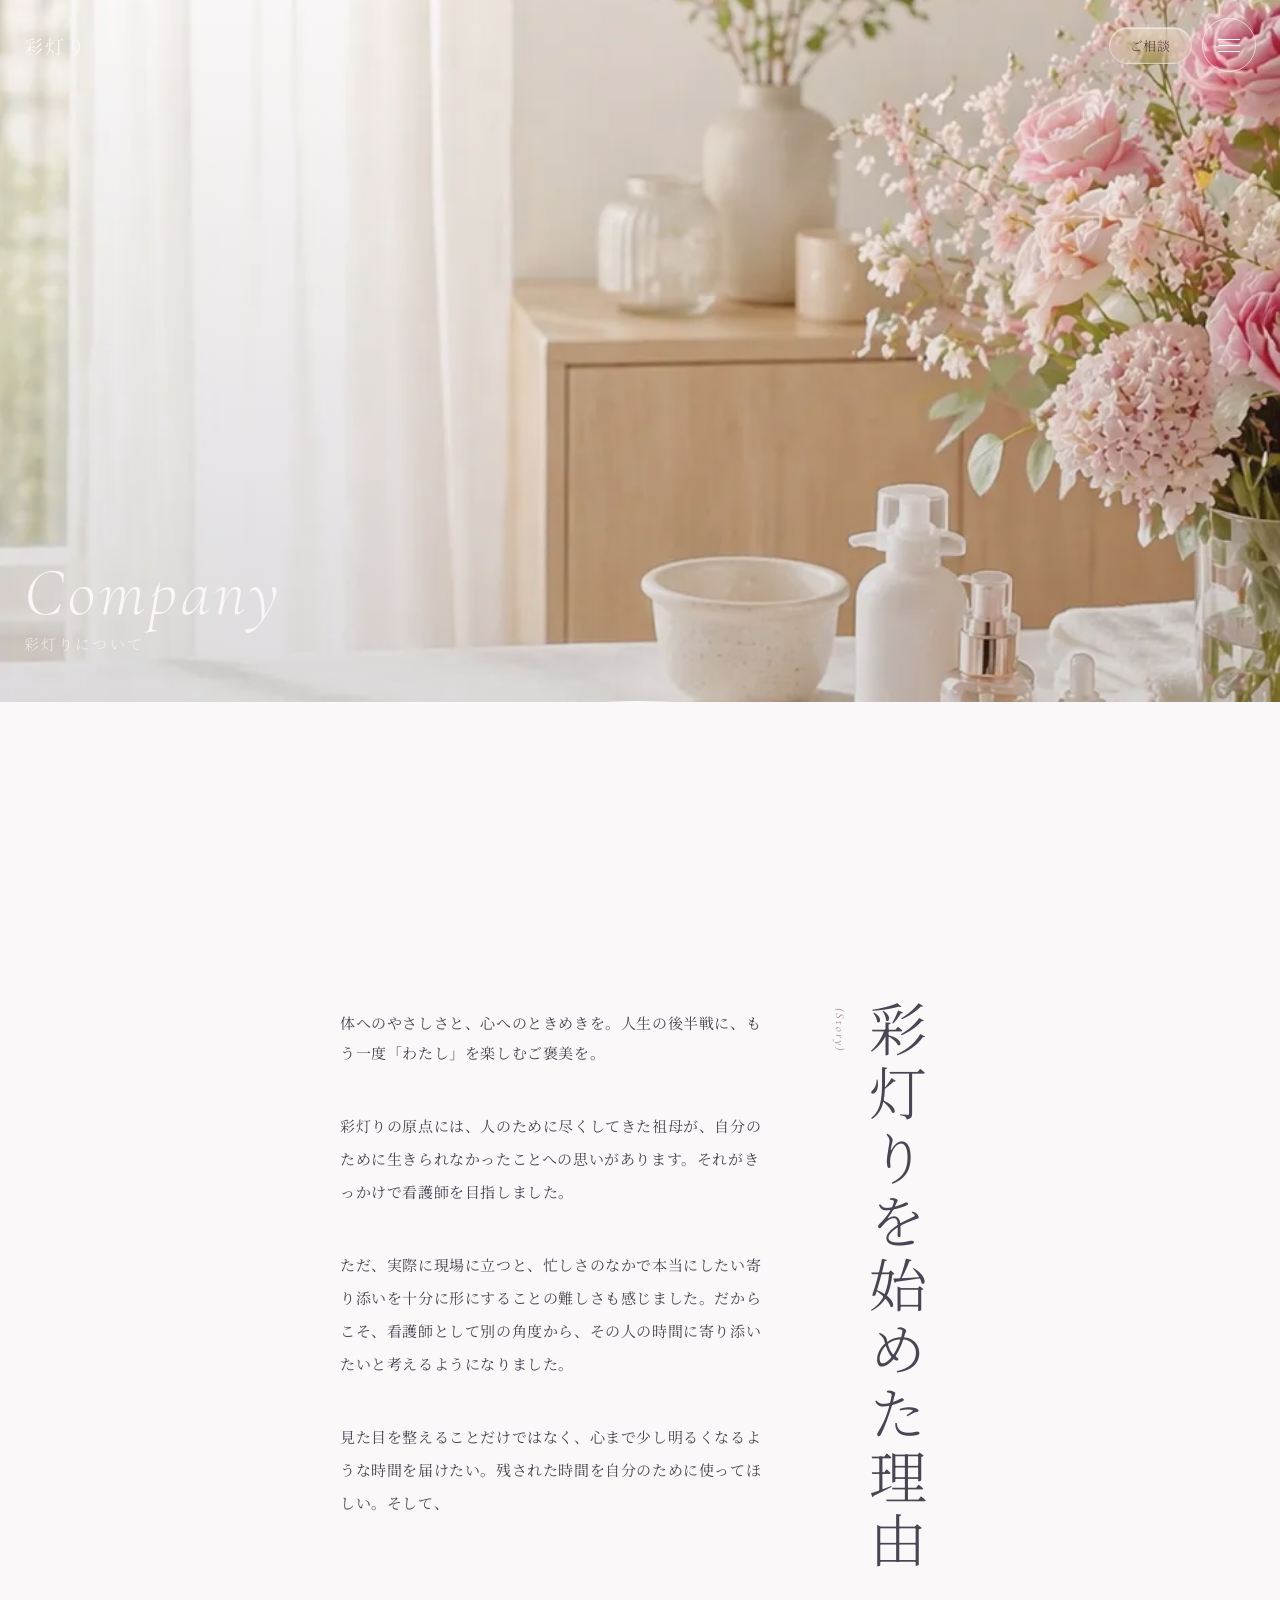
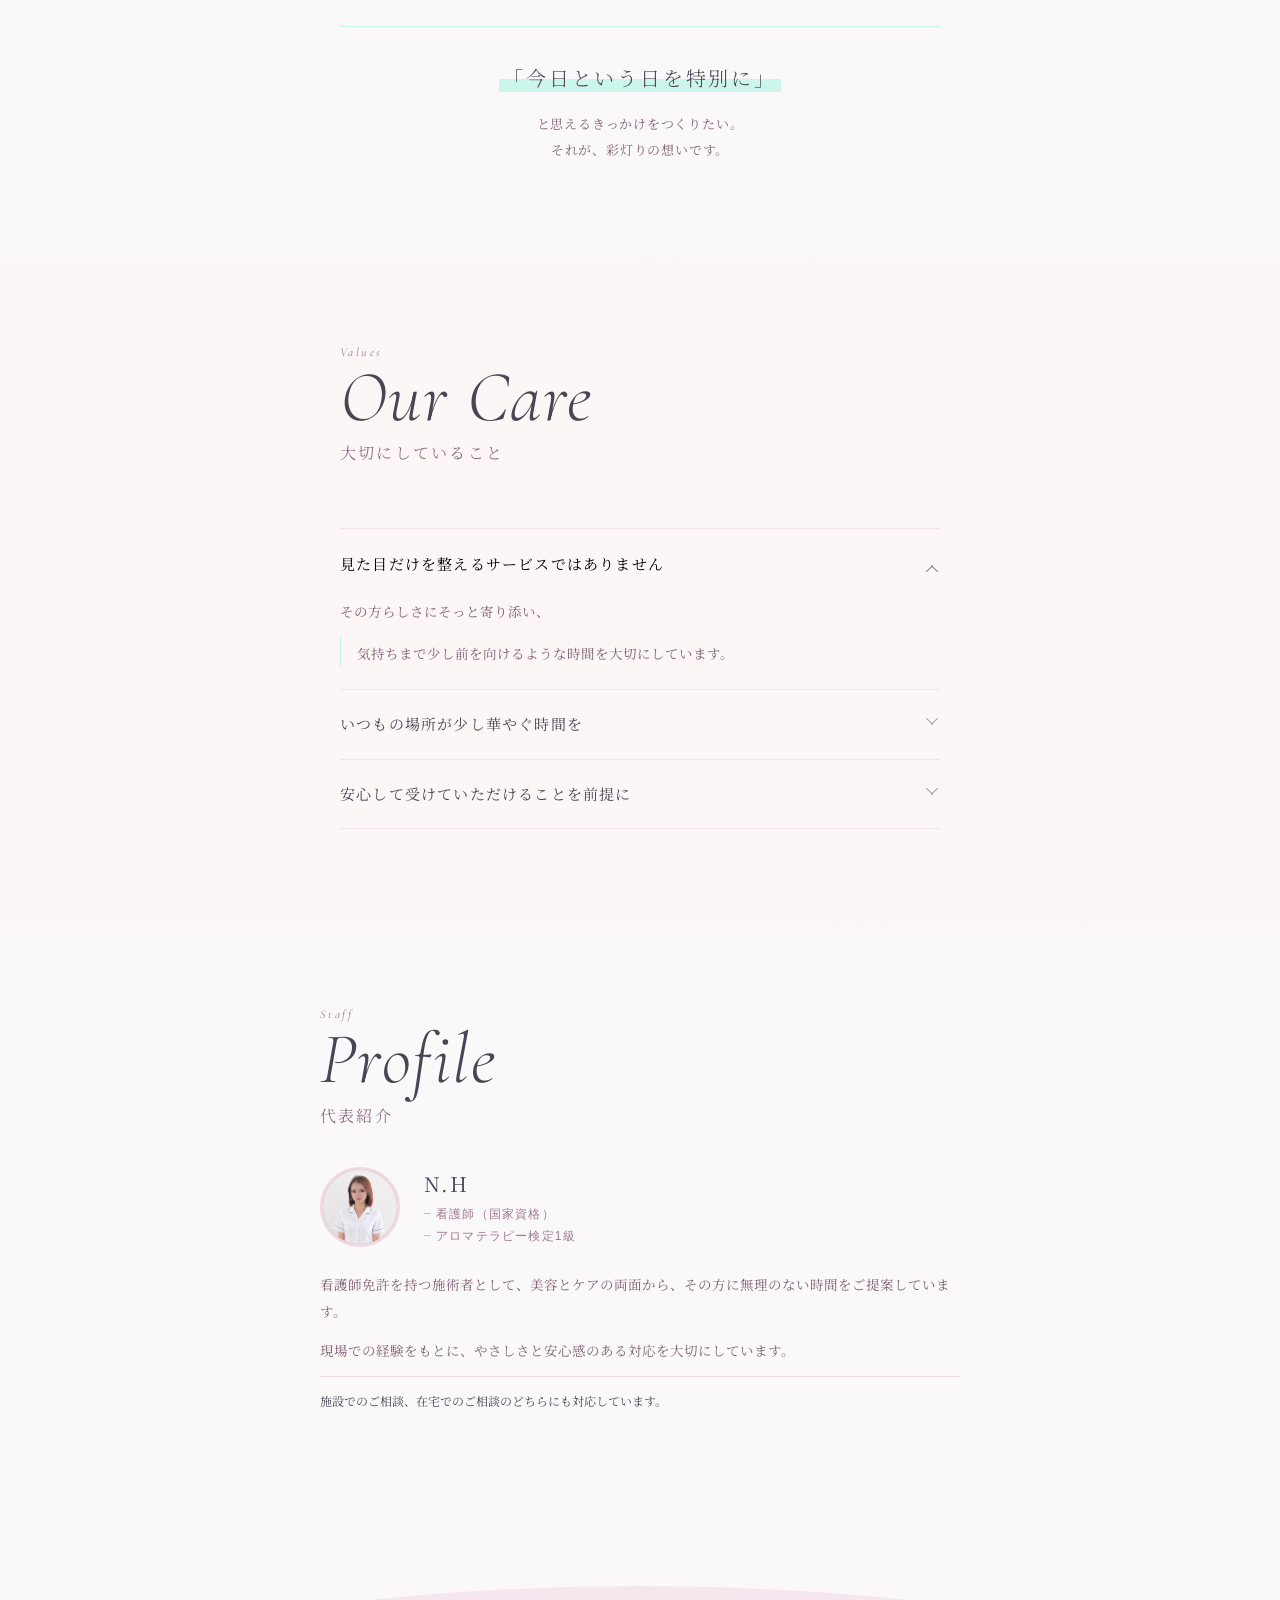
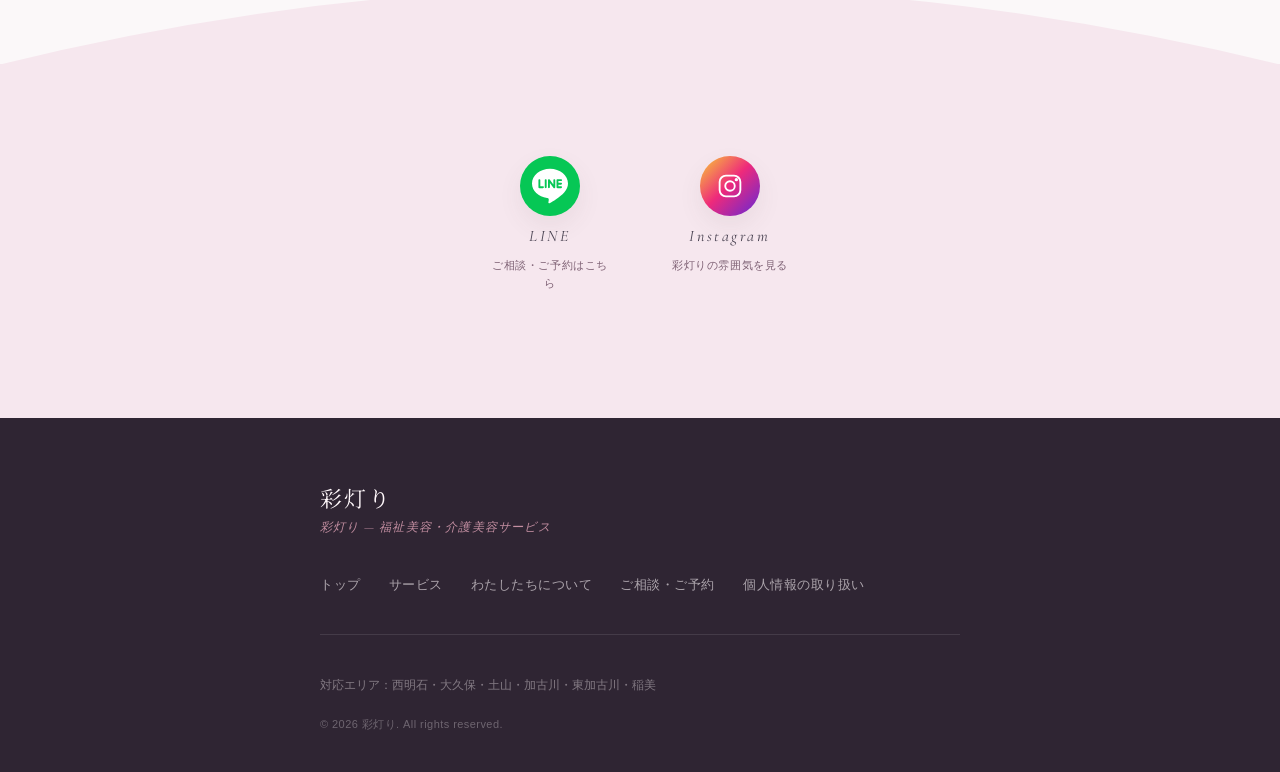
==== commit 2cd3ed06: "Add OGP settings to remaining pages" ====
--- a/company.html
+++ b/company.html
@@ -1,21 +1,50 @@
 <!DOCTYPE html>
 <html lang="ja">
 <head>
-<meta charset="utf-8"/>
-<meta content="width=device-width, initial-scale=1.0" name="viewport"/>
-<title>彩灯りについて | 彩灯り</title>
-<meta content="彩灯りの想い、始めた理由、大切にしていること、代表紹介をご案内しています。" name="description"/>
-<link href="https://fonts.googleapis.com" rel="preconnect"/>
-<link crossorigin="" href="https://fonts.gstatic.com" rel="preconnect"/>
-<link href="https://fonts.googleapis.com/css2?family=Cormorant+Garamond:ital,wght@0,300;0,400;1,300;1,400&amp;family=Noto+Serif+JP:wght@300;400&amp;display=swap" rel="stylesheet"/>
-<link href="assets/css/base.css" rel="stylesheet"/>
-<link href="assets/css/components.css" rel="stylesheet"/>
-<link href="assets/css/sections.css" rel="stylesheet"/>
-<meta property="og:type" content="website"/>
-<meta property="og:title" content="彩灯りについて | 彩灯り"/>
-<meta property="og:description" content="彩灯りの想い、始めた理由、大切にしていること、代表紹介をご案内しています。"/>
-<script async="" src="https://www.googletagmanager.com/gtag/js?id=G-NT072ZRGZ3"></script>
-<script>window.dataLayer=window.dataLayer||[];function gtag(){dataLayer.push(arguments);}gtag('js',new Date());gtag('config','G-NT072ZRGZ3');</script>
+  <meta charset="utf-8" />
+  <meta name="viewport" content="width=device-width, initial-scale=1.0" />
+
+  <title>彩灯りについて｜彩灯り</title>
+  <meta name="description" content="彩灯りの想い、始めた理由、大切にしていること、代表紹介をご案内しています。" />
+
+  <link rel="canonical" href="https://hanaakari.remedora.jp/company.html" />
+
+  <link rel="icon" href="/assets/images/favicon.ico?v=20260425-2" sizes="any" />
+  <link rel="shortcut icon" href="/assets/images/favicon.ico?v=20260425-2" />
+  <link rel="apple-touch-icon" href="/assets/images/apple-touch-icon.png?v=20260425-2" />
+
+  <meta property="og:type" content="website" />
+  <meta property="og:site_name" content="彩灯り" />
+  <meta property="og:title" content="彩灯りについて｜彩灯り" />
+  <meta property="og:description" content="彩灯りの想い、始めた理由、大切にしていること、看護師免許を持つ施術者として大切にしている考えをご紹介します。" />
+  <meta property="og:url" content="https://hanaakari.remedora.jp/company.html" />
+  <meta property="og:image" content="https://hanaakari.remedora.jp/assets/images/hanaakari-ogp.jpg?v=20260425-2" />
+  <meta property="og:image:secure_url" content="https://hanaakari.remedora.jp/assets/images/hanaakari-ogp.jpg?v=20260425-2" />
+  <meta property="og:image:type" content="image/jpeg" />
+  <meta property="og:image:width" content="1200" />
+  <meta property="og:image:height" content="630" />
+  <meta property="og:locale" content="ja_JP" />
+
+  <meta name="twitter:card" content="summary_large_image" />
+  <meta name="twitter:title" content="彩灯りについて｜彩灯り" />
+  <meta name="twitter:description" content="彩灯りの想い、始めた理由、大切にしていること、看護師免許を持つ施術者として大切にしている考えをご紹介します。" />
+  <meta name="twitter:image" content="https://hanaakari.remedora.jp/assets/images/hanaakari-ogp.jpg?v=20260425-2" />
+
+  <link rel="preconnect" href="https://fonts.googleapis.com" />
+  <link rel="preconnect" href="https://fonts.gstatic.com" crossorigin />
+  <link href="https://fonts.googleapis.com/css2?family=Cormorant+Garamond:ital,wght@0,300;0,400;1,300;1,400&amp;family=Noto+Serif+JP:wght@300;400&amp;display=swap" rel="stylesheet" />
+
+  <link rel="stylesheet" href="/assets/css/base.css" />
+  <link rel="stylesheet" href="/assets/css/components.css" />
+  <link rel="stylesheet" href="/assets/css/sections.css" />
+
+  <script async src="https://www.googletagmanager.com/gtag/js?id=G-NT072ZRGZ3"></script>
+  <script>
+    window.dataLayer = window.dataLayer || [];
+    function gtag(){dataLayer.push(arguments);}
+    gtag('js', new Date());
+    gtag('config', 'G-NT072ZRGZ3');
+  </script>
 </head>
 <body>
 <!-- ========== Header ========== -->
--- a/assets/css/sections.css
+++ b/assets/css/sections.css
@@ -3242,7 +3242,7 @@
 
 .concept-closing__phrase {
   font-family: var(--font-mincho);
-  font-size: clamp(18px, 5.5vw, 25px);
+  font-size: clamp(15px, 5vw, 20px);
   font-weight: 300;
   letter-spacing: 0.14em;
   line-height: 1.5;
@@ -3605,7 +3605,7 @@
 }
 
 .hero--visual-first .hero__brand {
-  margin-top: 50px;
+  margin-top: 100px;
 }
 
 .hero__brand {
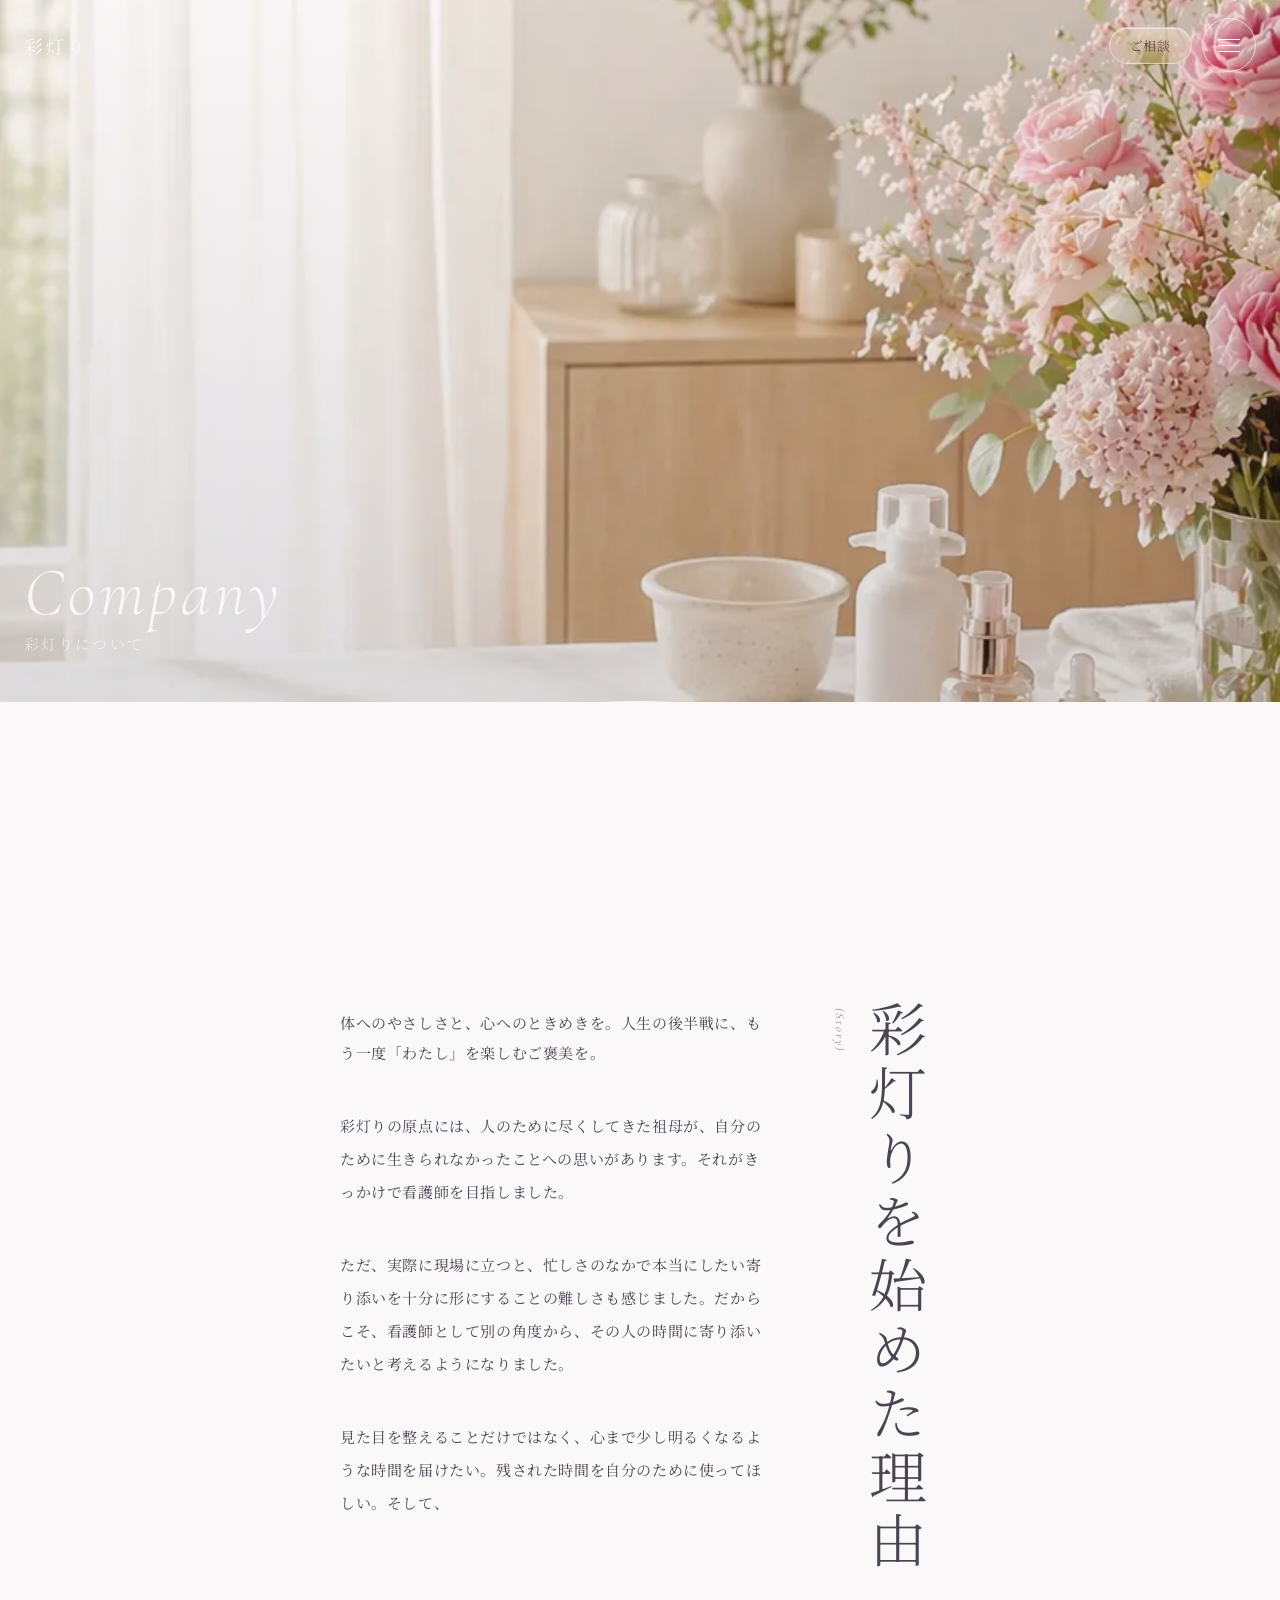
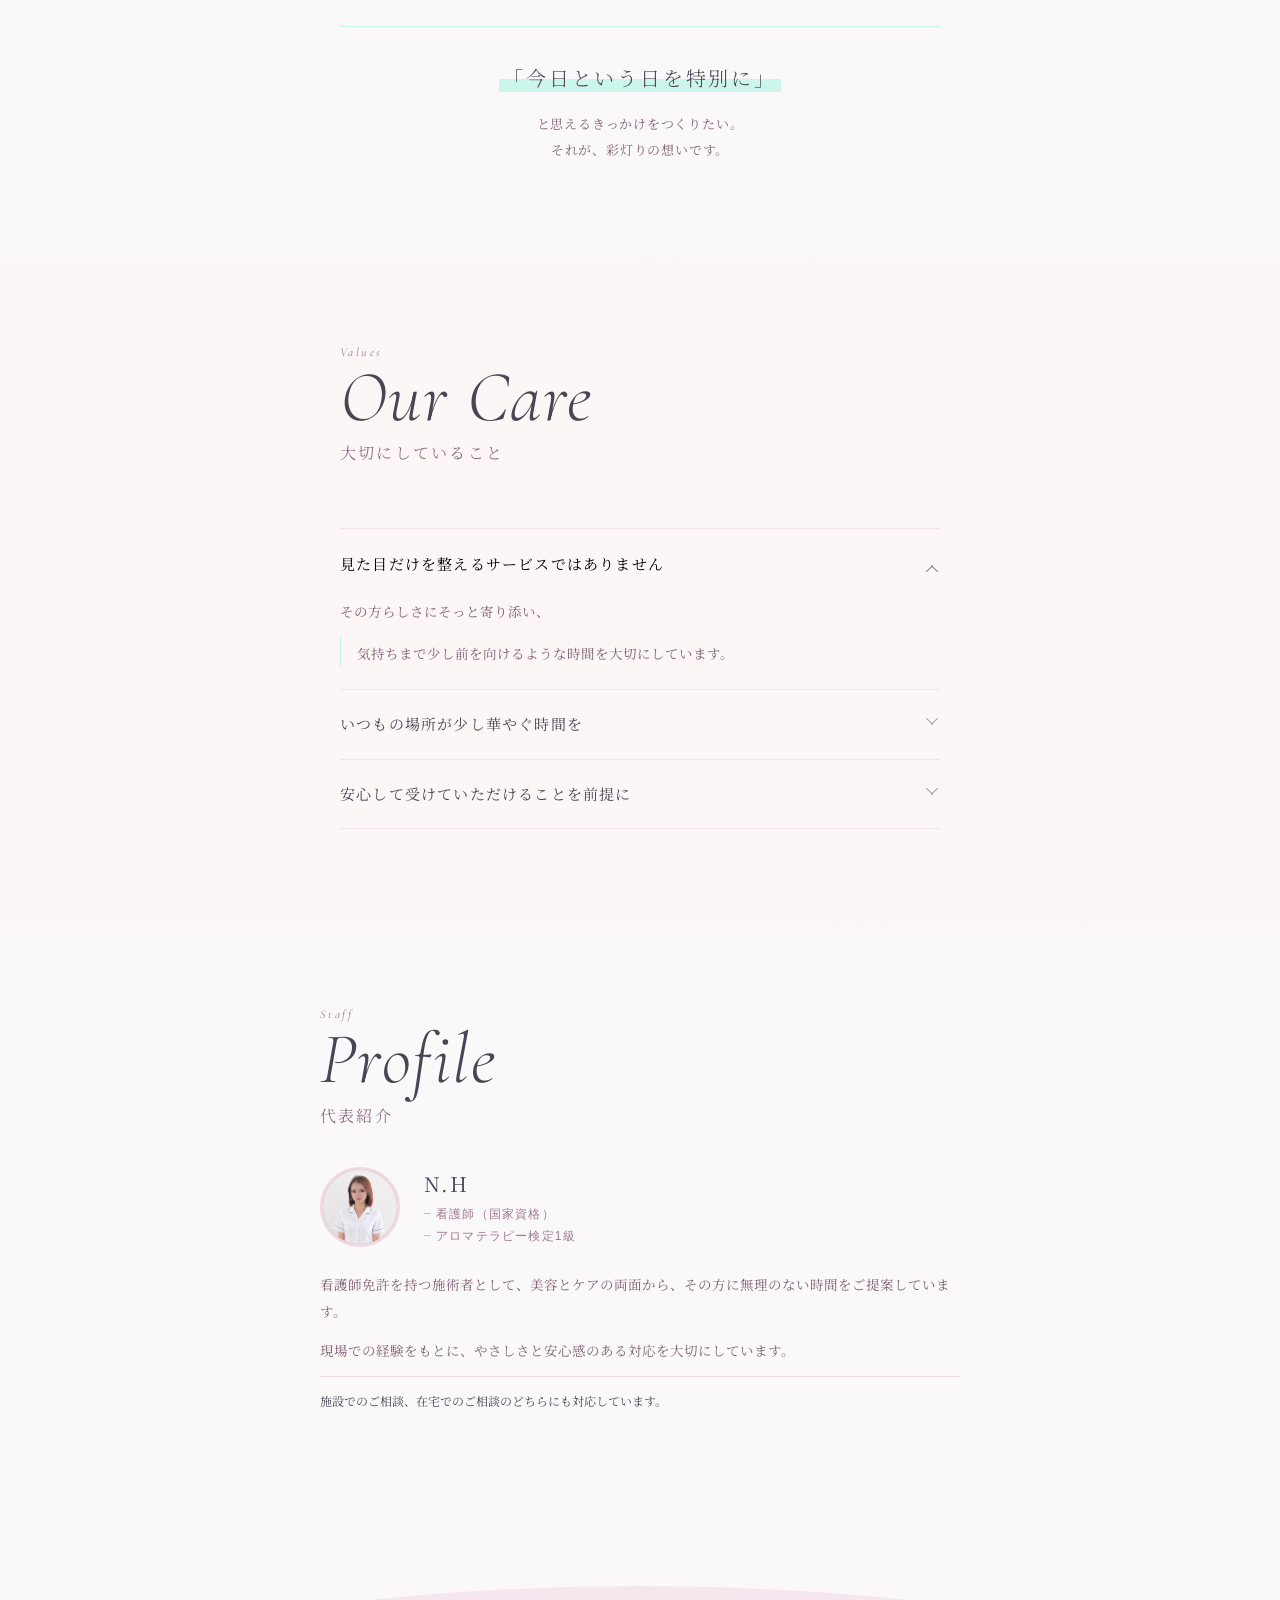
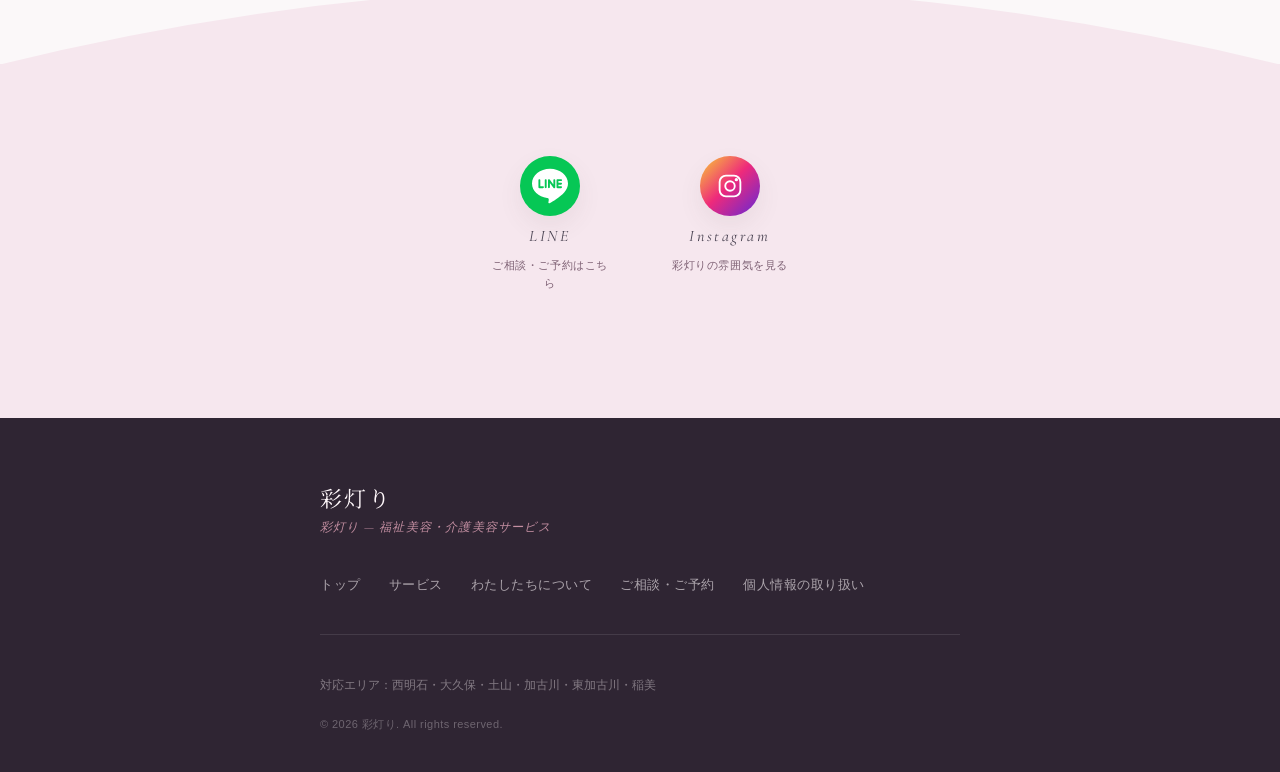
==== commit 8293e310: "Improve SEO metadata and sitemap for Hanaakari" ====
--- a/company.html
+++ b/company.html
@@ -4,8 +4,8 @@
   <meta charset="utf-8" />
   <meta name="viewport" content="width=device-width, initial-scale=1.0" />
 
-  <title>彩灯りについて｜彩灯り</title>
-  <meta name="description" content="彩灯りの想い、始めた理由、大切にしていること、代表紹介をご案内しています。" />
+  <title>彩灯りについて｜福祉美容・介護美容サービス</title>
+  <meta name="description" content="彩灯りは、西明石・加古川周辺で、高齢者の方や施設・ご自宅で過ごす方に向けた福祉美容・介護美容・訪問美容サービスを提供しています。サービスに込めた想いや大切にしている考え方をご紹介します。" />
 
   <link rel="canonical" href="https://hanaakari.remedora.jp/company.html" />
 
@@ -15,8 +15,8 @@
 
   <meta property="og:type" content="website" />
   <meta property="og:site_name" content="彩灯り" />
-  <meta property="og:title" content="彩灯りについて｜彩灯り" />
-  <meta property="og:description" content="彩灯りの想い、始めた理由、大切にしていること、看護師免許を持つ施術者として大切にしている考えをご紹介します。" />
+  <meta property="og:title" content="彩灯りについて｜福祉美容・介護美容サービス" />
+  <meta property="og:description" content="彩灯りは、西明石・加古川周辺で、高齢者の方や施設・ご自宅で過ごす方に向けた福祉美容・介護美容・訪問美容サービスを提供しています。サービスに込めた想いや大切にしている考え方をご紹介します。" />
   <meta property="og:url" content="https://hanaakari.remedora.jp/company.html" />
   <meta property="og:image" content="https://hanaakari.remedora.jp/assets/images/hanaakari-ogp.jpg?v=20260425-2" />
   <meta property="og:image:secure_url" content="https://hanaakari.remedora.jp/assets/images/hanaakari-ogp.jpg?v=20260425-2" />
@@ -26,8 +26,8 @@
   <meta property="og:locale" content="ja_JP" />
 
   <meta name="twitter:card" content="summary_large_image" />
-  <meta name="twitter:title" content="彩灯りについて｜彩灯り" />
-  <meta name="twitter:description" content="彩灯りの想い、始めた理由、大切にしていること、看護師免許を持つ施術者として大切にしている考えをご紹介します。" />
+  <meta name="twitter:title" content="彩灯りについて｜福祉美容・介護美容サービス" />
+  <meta name="twitter:description" content="彩灯りは、西明石・加古川周辺で、高齢者の方や施設・ご自宅で過ごす方に向けた福祉美容・介護美容・訪問美容サービスを提供しています。サービスに込めた想いや大切にしている考え方をご紹介します。" />
   <meta name="twitter:image" content="https://hanaakari.remedora.jp/assets/images/hanaakari-ogp.jpg?v=20260425-2" />
 
   <link rel="preconnect" href="https://fonts.googleapis.com" />
@@ -94,8 +94,8 @@
 <div aria-hidden="true" class="company-hero__bg"></div>
 <div aria-hidden="true" class="company-hero__overlay"></div>
 <div class="company-hero__page-title">
-<h1 class="company-hero__title-en">Company</h1>
-<span class="company-hero__title-ja">彩灯りについて</span>
+<p class="company-hero__title-en" aria-hidden="true">Company</p>
+<h1 class="company-hero__title-ja">彩灯りについて</h1>
 </div>
 </section>
 <!-- company-hero → concept-section -->
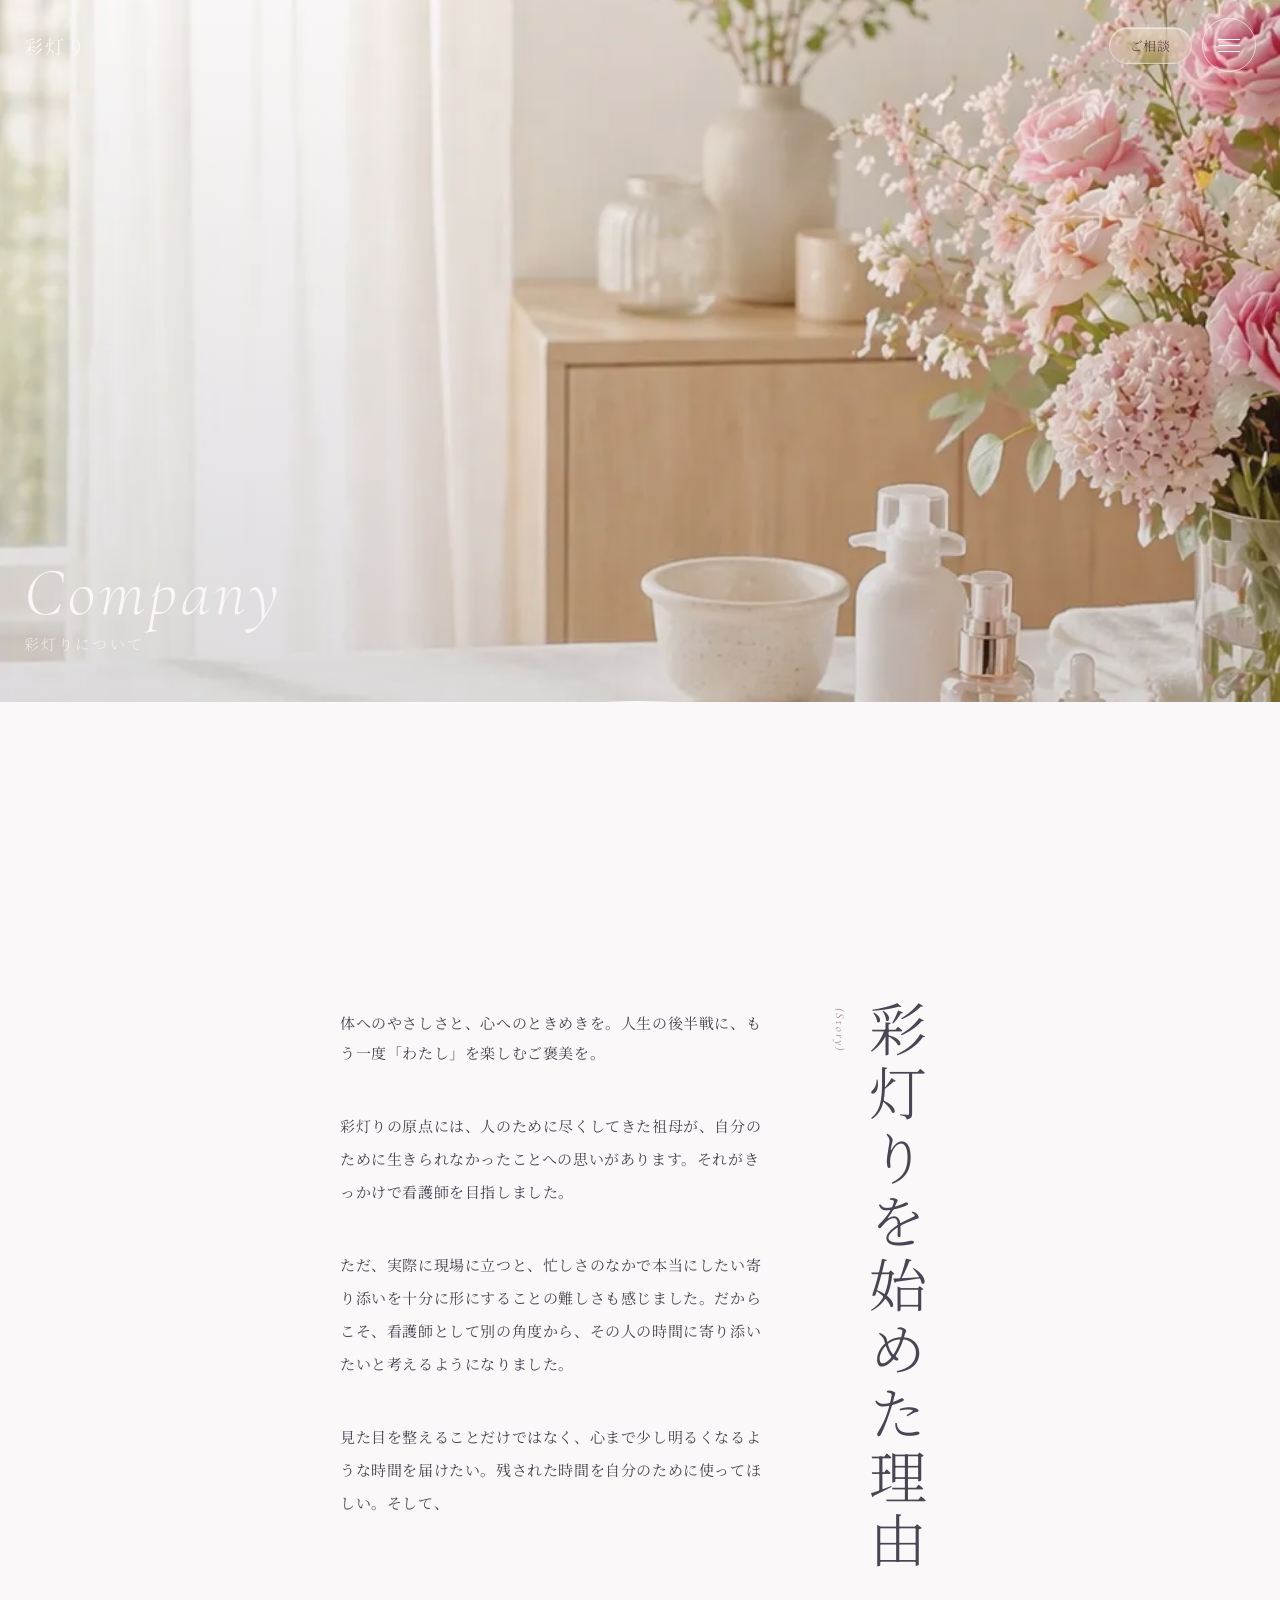
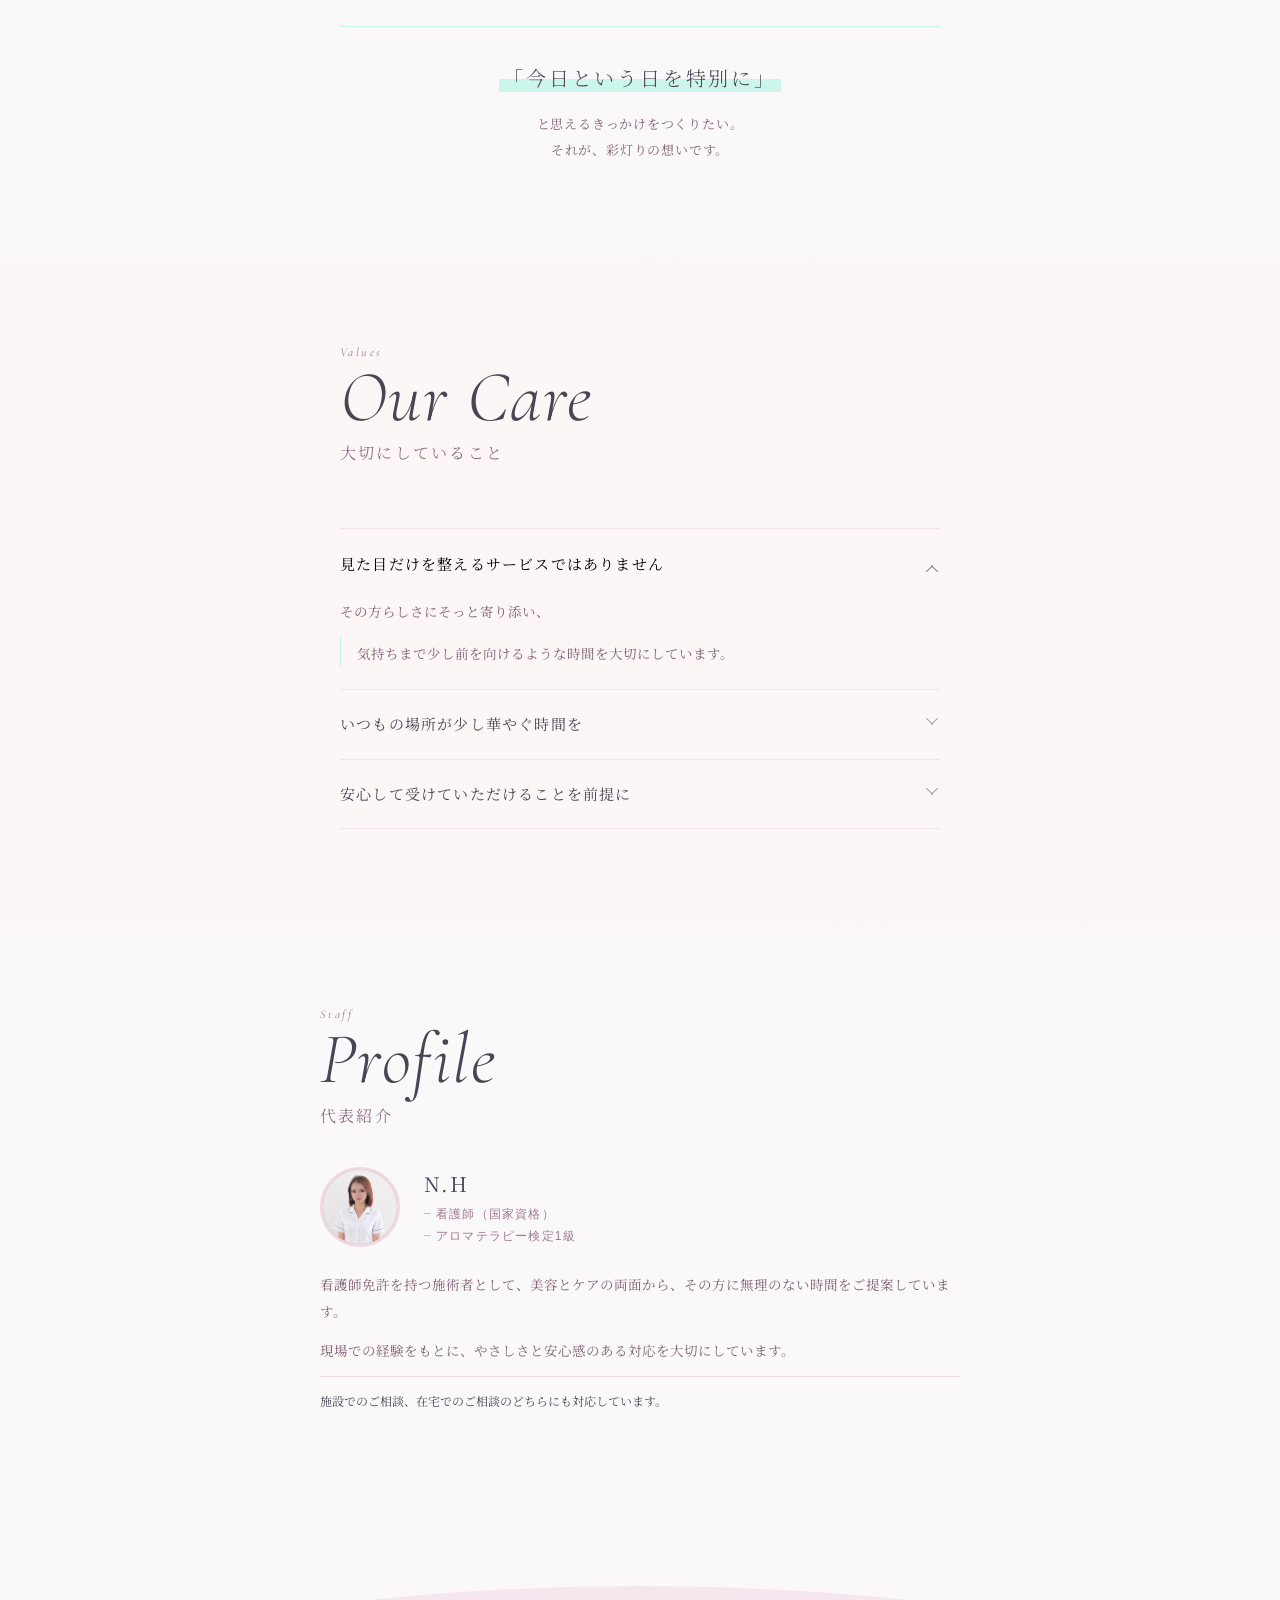
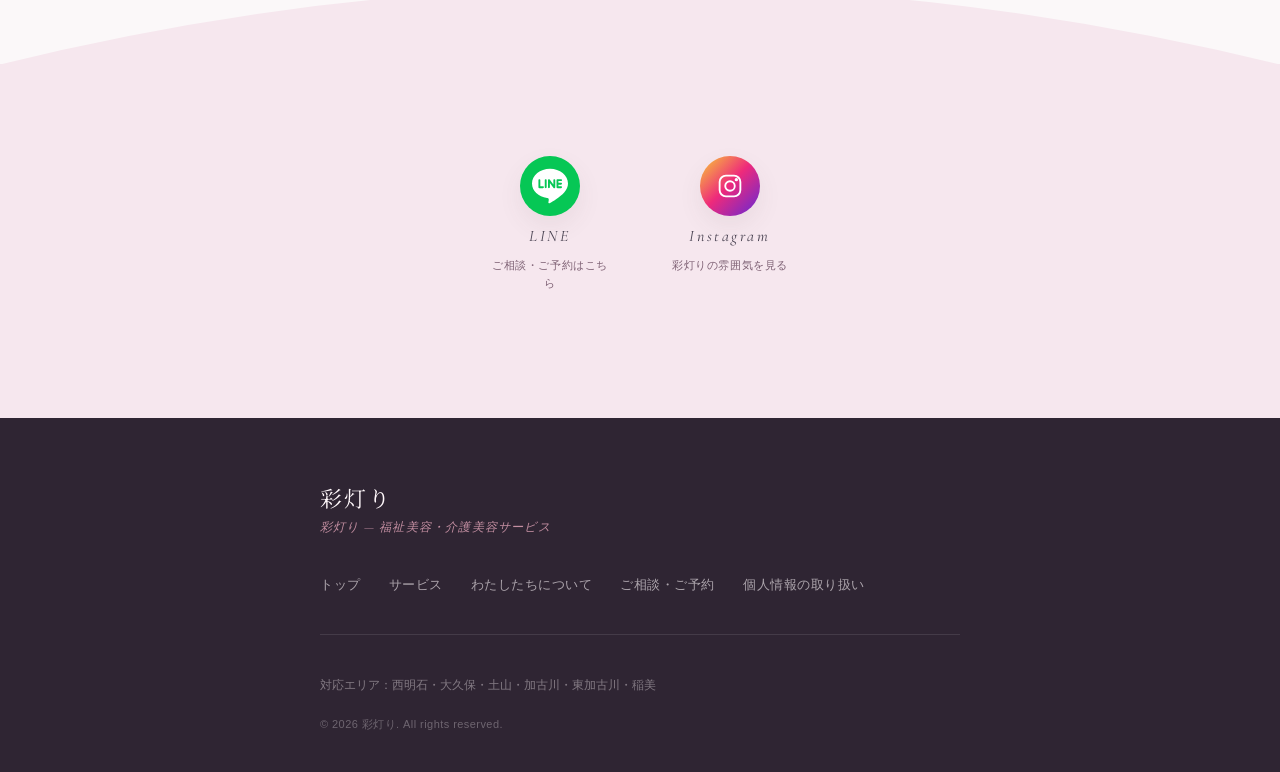
==== commit 71dfcf69: "Add application-name and apple-mobile-web-app-title to all pages Co-Authored-By: Claude Sonnet 4.6 <" ====
--- a/company.html
+++ b/company.html
@@ -6,6 +6,8 @@
 
   <title>彩灯りについて｜福祉美容・介護美容サービス</title>
   <meta name="description" content="彩灯りは、西明石・加古川周辺で、高齢者の方や施設・ご自宅で過ごす方に向けた福祉美容・介護美容・訪問美容サービスを提供しています。サービスに込めた想いや大切にしている考え方をご紹介します。" />
+  <meta name="application-name" content="彩灯り" />
+  <meta name="apple-mobile-web-app-title" content="彩灯り" />
 
   <link rel="canonical" href="https://hanaakari.remedora.jp/company.html" />
 
@@ -218,7 +220,7 @@
               <p class="value-item__text">使う物品や進め方にも配慮し、安心して受けていただけることを前提にしています。</p>
               <p class="value-item__text">施術前には、事前に肌状態・体調・既往歴を確認のうえ実施します。</p>
               <p class="value-item__text">無理な姿勢や長時間の施術は行わず、その方の状態に合わせて無理のない内容をご案内します。</p>
-              <p class="value-item__text value-item__text--last">無添加のハーブや、オーガニックを意識した材料にこだわっていることも、彩灯りが大切にしていることのひとつです。</p>
+              <p class="value-item__text value-item__text--last">使用するものは、できる限り無添加やオーガニックを意識した材料を選び、安心して受けていただけるよう配慮しています。</p>
             </div>
           </div>
         </div>
--- a/assets/css/components.css
+++ b/assets/css/components.css
@@ -65,7 +65,7 @@
     0 10px 24px rgba(94, 71, 79, 0.08),
     inset 0 1px 0 rgba(255, 255, 255, 0.48),
     inset 0 -1px 0 rgba(255, 255, 255, 0.10);
-  transition: background 0.3s, color 0.3s, box-shadow 0.3s, border-color 0.3s;
+  transition: background 0.3s, color 0.3s, box-shadow 0.3s, border-color 0.3s, opacity 0.25s;
 }
 
 .site-header.is-scrolled .pill-link--header {
@@ -147,6 +147,18 @@
   pointer-events: all;
 }
 
+/* ナビドロワー開時: "ご相談" を非表示、× ボタンをドロワー背景に合わせた暗色に */
+body:has(.nav-drawer.is-open) .pill-link--header {
+  opacity: 0;
+  pointer-events: none;
+}
+
+body:has(.nav-drawer.is-open) .menu-circle {
+  color: var(--c-mauve);
+  border-color: var(--c-dusky-rose);
+  background: rgba(196, 143, 162, 0.12);
+}
+
 .nav-drawer__list {
   list-style: none;
   display: flex;
@@ -377,6 +389,10 @@
   margin-bottom: var(--sp-lg);
 }
 
+.section-heading:has(.section-heading__lead) {
+  margin-bottom: 0;
+}
+
 .section-heading__eyebrow {
   font-family: var(--font-display);
   font-size: 12px;
@@ -410,11 +426,13 @@
 
 .section-heading__lead {
   font-family: var(--font-mincho);
-  font-size: 13.5px;
-  line-height: 2.0;
-  color: var(--c-text-mid);
-  margin-top: 16px;
-  max-width: 74vw;
+  font-size: 14px;
+  line-height: 1.85;
+  color: var(--c-text-dark);
+  margin-top: 32px;
+  margin-bottom: 40px;
+  text-align: center;
+  letter-spacing: 0.1em;
 }
 
 /* ==========================================
--- a/assets/css/sections.css
+++ b/assets/css/sections.css
@@ -520,63 +520,91 @@
 }
 
 .service-preview__cards {
-  display: flex;
-  flex-direction: column;
-  gap: 20px;
+  display: grid;
+  grid-template-columns: 1fr 1fr;
+  gap: 16px;
   margin-top: var(--sp-lg);
   margin-bottom: var(--sp-xl);
 }
 
+.service-preview-card-wrap {
+  display: flex;
+  flex-direction: column;
+  align-items: center;
+  gap: 12px;
+}
+
 .service-preview-card {
-  display: flex;
-  align-items: center;
-  gap: 20px;
-  background: var(--c-off-white);
-  border-radius: 16px;
-  padding: 18px;
-  box-shadow: 0 4px 20px rgba(196, 143, 162, 0.1);
+  position: relative;
+  width: 100%;
+  aspect-ratio: 3 / 4;
+  border-radius: 20px;
+  overflow: hidden;
+  box-shadow: 0 6px 24px rgba(75, 68, 83, 0.18);
   transition: transform 0.28s var(--ease-out), box-shadow 0.28s;
 }
 
 .service-preview-card:hover {
-  transform: translateY(-3px);
-  box-shadow: 0 10px 32px rgba(196, 143, 162, 0.2);
-}
-
-.service-preview-card__thumb {
-  width: 76px;
-  height: 76px;
-  border-radius: 12px;
-  flex-shrink: 0;
-  overflow: hidden;
-}
-
-.service-preview-card__thumb img {
+  transform: translateY(-4px);
+  box-shadow: 0 14px 36px rgba(75, 68, 83, 0.24);
+}
+
+.service-preview-card__bg {
+  position: absolute;
+  inset: 0;
   width: 100%;
   height: 100%;
   object-fit: cover;
   object-position: center;
 }
 
+.service-preview-card__overlay {
+  position: absolute;
+  inset: 0;
+  background: linear-gradient(
+    to bottom,
+    transparent 30%,
+    rgba(55, 45, 60, 0.72) 100%
+  );
+}
+
 .service-preview-card__info {
-  flex: 1;
-  min-width: 0;
+  position: absolute;
+  bottom: 0;
+  left: 0;
+  right: 0;
+  padding: 16px;
+  z-index: 2;
+  display: flex;
+  flex-direction: column;
+  gap: 4px;
+}
+
+.service-preview-card__name {
+  font-family: var(--font-mincho);
+  font-size: 15px;
+  font-weight: 400;
+  letter-spacing: 0.08em;
+  color: #fff;
+  line-height: 1.4;
 }
 
 .service-preview-card__meta {
   font-family: var(--font-sans);
-  font-size: 11px;
-  letter-spacing: 0.08em;
-  color: var(--c-mauve);
-  margin-bottom: 4px;
-}
-
-.service-preview-card__name {
-  font-family: var(--font-mincho);
-  font-size: 15px;
+  font-size: 10.5px;
+  letter-spacing: 0.06em;
+  color: rgba(255, 255, 255, 0.82);
+  line-height: 1.6;
+}
+
+.service-preview-card__caption {
+  font-family: var(--font-mincho);
+  font-size: 12px;
   font-weight: 400;
   letter-spacing: 0.06em;
-  color: var(--c-text-dark);
+  color: var(--c-text-mid);
+  line-height: 1.7;
+  text-align: center;
 }
 
 /* ==========================================
@@ -1168,11 +1196,11 @@
 
 .service-note__title {
   font-family: var(--font-mincho);
-  font-size: 16px;
+  font-size: 18px;
   font-weight: 400;
-  letter-spacing: 0.12em;
+  letter-spacing: 0.16em;
   color: var(--c-text-dark);
-  margin-bottom: 16px;
+  margin-bottom: 28px;
 }
 
 .service-note__body {
@@ -1181,6 +1209,83 @@
   line-height: 2.05;
   color: var(--c-text-mid);
   margin-bottom: 0;
+}
+
+.service-note__subtitle {
+  font-family: var(--font-mincho);
+  font-size: 15px;
+  font-weight: 400;
+  letter-spacing: 0.14em;
+  color: var(--c-text-dark);
+  max-width: 520px;
+  margin: 32px auto 20px;
+  padding-top: 28px;
+  border-top: 1px solid rgba(196, 143, 162, 0.35);
+  text-align: center;
+}
+
+.service-note__list {
+  list-style: none;
+  padding: 0;
+  margin: 0 auto;
+  max-width: 520px;
+  text-align: left;
+  display: flex;
+  flex-direction: column;
+  gap: 12px;
+}
+
+.service-note__list-item {
+  font-family: var(--font-mincho);
+  font-size: 13.5px;
+  line-height: 2.1;
+  color: var(--c-text-mid);
+  padding-left: 1.4em;
+  position: relative;
+}
+
+.service-note__list-item::before {
+  content: "・";
+  position: absolute;
+  left: 0;
+  color: var(--c-mauve);
+}
+
+.service-note__discount {
+  background: rgba(255, 255, 255, 0.55);
+  border: 1px solid var(--c-light-pink);
+  border-radius: 12px;
+  padding: 18px 22px;
+  max-width: 520px;
+  margin: 0 auto;
+  text-align: left;
+}
+
+.service-note__discount-list {
+  list-style: none;
+  padding: 0;
+  margin: 0;
+  display: flex;
+  flex-direction: column;
+  gap: 8px;
+}
+
+.service-note__discount-list li {
+  font-family: var(--font-mincho);
+  font-size: 13px;
+  line-height: 1.9;
+  color: var(--c-text-mid);
+  padding-left: 1.4em;
+  position: relative;
+}
+
+.service-note__discount-list li::before {
+  content: "✦";
+  position: absolute;
+  left: 0;
+  font-size: 8px;
+  top: 0.45em;
+  color: var(--c-mauve);
 }
 
 /* ==========================================
@@ -1906,9 +2011,11 @@
   font-size: 15px;
   font-weight: 400;
   letter-spacing: 0.1em;
-  line-height: 2.0;
+  line-height: 1.85;
   color: var(--c-text-dark);
-  margin-bottom: var(--sp-md);
+  margin-top: 32px;
+  margin-bottom: 40px;
+  text-align: center;
 }
 
 .home-trust__text {
@@ -3211,6 +3318,10 @@
 
 .concept-preview__body--lead {
   color: var(--c-text-dark);
+  text-align: center;
+  margin-top: 32px;
+  margin-bottom: 40px;
+  line-height: 1.85;
 }
 
 .concept-preview__body--closing {
@@ -3634,7 +3745,7 @@
 .hero--visual-first .hero__vertical-copy {
   right: 24px;
   top: auto;
-  bottom: 200px;
+  bottom: 160px;
   transform: none;
   gap: 0;
 }
@@ -3845,7 +3956,7 @@
 
   .hero--visual-first .hero__vertical-copy {
     right: 18px;
-    bottom: 108px;
+    bottom: 104px;
   }
 
   .hero--visual-first .hero__vertical-line {
